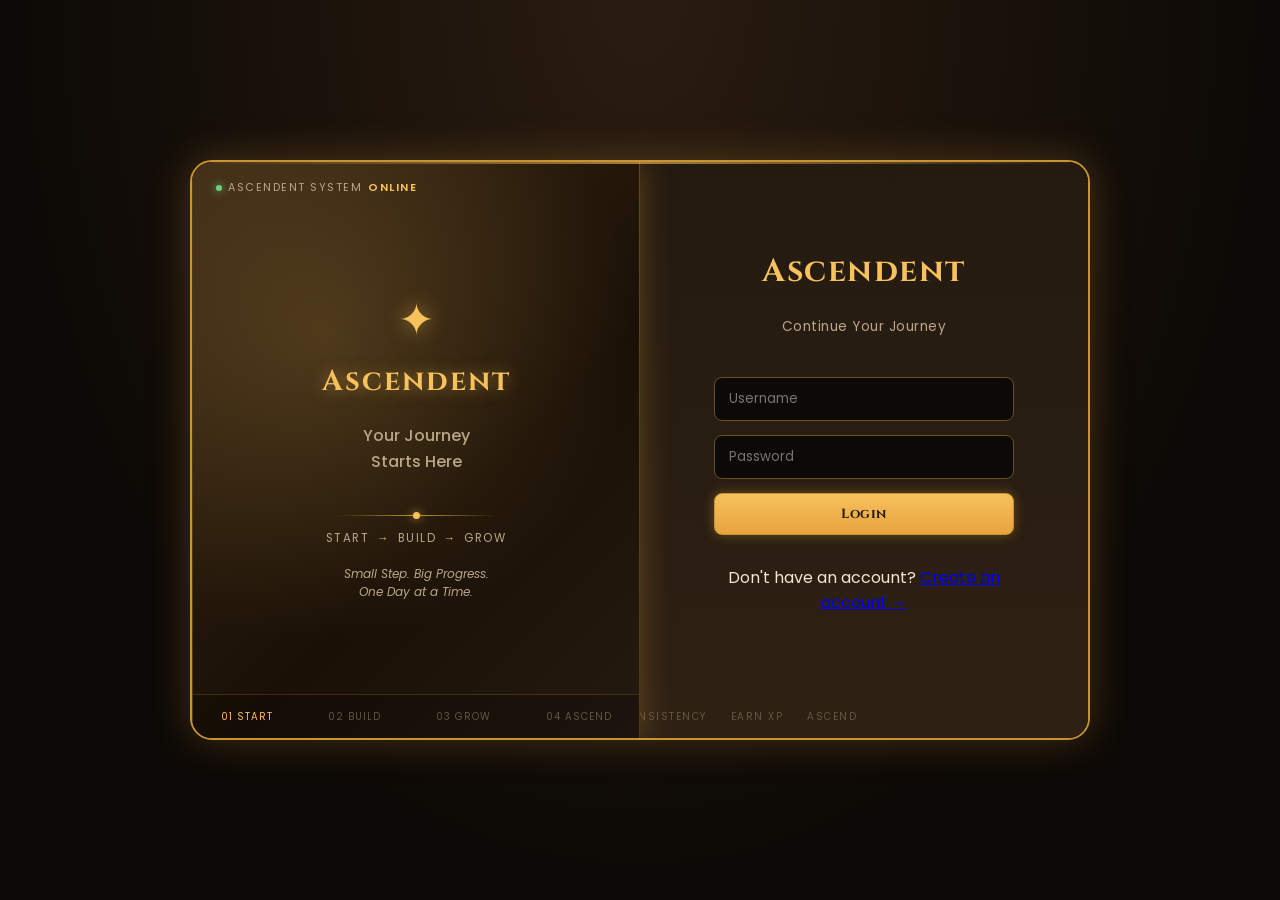
==== index.html @ f9369011 "Initial project setup" ====
<!DOCTYPE html>
<html lang="en">

<head>
  <meta charset="UTF-8" />
  <meta name="viewport" content="width=device-width, initial-scale=1.0" />
  <title>Ascendent — Login</title>
  <link rel="preconnect" href="https://fonts.googleapis.com">
  <link rel="stylesheet" href="css/style.css" />
</head>

<body>
  <div class="auth-page">
    <div class="auth-shell" id="authShell">

      <!-- Persistent chrome: system status + decorative background (unaffected by sliding) -->
      <div class="system-status"><span class="status-dot"></span> ASCENDENT SYSTEM <span
          class="status-online">ONLINE</span></div>
      <div class="journey-bg" aria-hidden="true"></div>

      <!-- Register panel (revealed on the LEFT once slid) -->
      <div class="form-container register-container">
        <form id="signupForm">
          <h1>Ascendent</h1>
          <p class="tagline">Begin Your Journey</p>

          <input type="text" id="signupUsername" placeholder="Username" required />
          <input type="email" id="signupEmail" placeholder="Email" required />
          <input type="password" id="signupPassword" placeholder="Password" required />
          <input type="password" id="signupConfirmPassword" placeholder="Confirm Password" required />

          <button type="submit">Create Account</button>

          <p>Already have an account? <a href="#" id="showLoginInline">Login →</a></p>
          <p id="authMessageRegister" class="message"></p>
        </form>
      </div>

      <!-- Login panel (visible on the RIGHT initially) -->
      <div class="form-container login-container">
        <form id="loginForm">
          <h1>Ascendent</h1>
          <p class="tagline">Continue Your Journey</p>

          <input type="text" id="email" placeholder="Username" required />
          <input type="password" id="password" placeholder="Password" required />

          <button type="submit">Login</button>

          <p>Don't have an account? <a href="#" id="showSignup">Create an account →</a></p>
          <p id="authMessage" class="message"></p>
        </form>
      </div>

      <!-- Sliding golden "portal" overlay -->
      <div class="overlay-container">
        <div class="overlay">
          <div class="overlay-panel overlay-left">
            <div class="brand-mark">✦</div>
            <h1 class="overlay-brand">Ascendent</h1>
            <p class="overlay-tagline">Your Journey<br>Starts Here</p>

            <div class="journey-path">
              <span class="path-line"></span>
              <span class="path-dot"></span>
            </div>
            <div class="journey-stages">START <i>→</i> BUILD <i>→</i> GROW</div>

            <p class="overlay-footnote">Small Step. Big Progress.<br>One Day at a Time.</p>
          </div>

          <div class="overlay-panel overlay-right">
            <div class="brand-mark">✦</div>
            <h1 class="overlay-brand">Ascendent</h1>
            <p class="overlay-tagline">Welcome Back,<br>Ascender.</p>
            <p class="overlay-sub">Already have an account? Continue your journey.</p>
            <button type="button" class="overlay-btn" id="showLoginBtn">Login</button>
          </div>

          <div class="overlay-progress">
            <span class="step step-1">01 START</span>
            <span class="step step-2">02 BUILD</span>
            <span class="step step-3">03 GROW</span>
            <span class="step step-4">04 ASCEND</span>
          </div>
        </div>
      </div>

      <div class="footer-ticker">
        <span>START YOUR JOURNEY</span>
        <span>BUILD CONSISTENCY</span>
        <span>EARN XP</span>
        <span>ASCEND</span>
      </div>

    </div>
  </div>

  <script src="js/demo-data.js"></script>
  <script src="js/auth.js"></script>
</body>

</html>
---- css/style.css ----
/* style.css — Ascendent Fantasy Game Theme */

@import url('https://fonts.googleapis.com/css2?family=Cinzel:wght@500;700&family=Poppins:wght@400;500;600&display=swap');

:root {
  --bg: #14100a;
  --bg-deep: #0c0906;
  --surface: #241a10;
  --surface-2: #2e2114;
  --text: #f2e6cf;
  --text-secondary: #b8a687;
  --accent: #e8a33d;
  --accent-bright: #f7c15c;
  --border: #6b4f26;
  --border-bright: #c9932f;
  --danger: #ff6b4a;
  --success: #6bcf7f;
}

* {
  box-sizing: border-box;
}

body {
  margin: 0;
  font-family: 'Poppins', sans-serif;
  background: radial-gradient(ellipse at top, #2a1c10 0%, var(--bg-deep) 70%);
  color: var(--text);
  min-height: 100vh;
}

h1,
h2,
h3 {
  font-family: 'Cinzel', serif;
}

/* ===== Ascendent Journey Portal — Login/Register ===== */

.auth-page {
  min-height: 100vh;
  display: flex;
  align-items: center;
  justify-content: center;
  background: radial-gradient(ellipse at center, #1b1008 0%, #120b06 55%, #0a0705 100%);
  padding: 2rem;
  overflow: hidden;
}

.brand-mark {
  font-size: 40px;
  color: var(--accent-bright);
  text-shadow: 0 0 20px rgba(247, 193, 92, 0.6);
}

/* ---- Stage ---- */
.auth-shell {
  position: relative;
  width: 82vw;
  max-width: 1100px;
  height: 76vh;
  max-height: 640px;
  min-height: 480px;
  border-radius: 24px;
  overflow: hidden;
  border: 1px solid var(--border-bright);
  box-shadow: 0 0 50px rgba(232, 163, 61, 0.18), inset 0 0 60px rgba(0, 0, 0, 0.5);
  background: #14100a;
}

.auth-shell::before {
  content: '';
  position: absolute;
  top: 0;
  left: 0;
  right: 0;
  height: 2px;
  background: linear-gradient(90deg, transparent, var(--accent-bright), transparent);
  opacity: 0.6;
  z-index: 25;
}

/* ---- Persistent status bar ---- */
.system-status {
  position: absolute;
  top: 18px;
  left: 24px;
  z-index: 25;
  font-size: 0.68rem;
  letter-spacing: 1.5px;
  color: var(--text-secondary);
  display: flex;
  align-items: center;
  gap: 6px;
  pointer-events: none;
}

.status-dot {
  width: 6px;
  height: 6px;
  border-radius: 50%;
  background: #6bcf7f;
  box-shadow: 0 0 8px #6bcf7f;
  animation: statusPulse 2s ease-in-out infinite;
}

@keyframes statusPulse {

  0%,
  100% {
    opacity: 1;
  }

  50% {
    opacity: 0.4;
  }
}

.status-online {
  color: var(--accent-bright);
  font-weight: 600;
}

/* ---- Decorative journey background (orbits + particles) ---- */
.journey-bg {
  position: absolute;
  inset: 0;
  z-index: 0;
  overflow: hidden;
  pointer-events: none;
}

.journey-bg::before {
  content: '';
  position: absolute;
  width: 560px;
  height: 560px;
  border: 1px solid rgba(232, 163, 61, 0.1);
  border-radius: 50%;
  top: 50%;
  left: 50%;
  transform: translate(-50%, -50%);
}

.journey-bg::after {
  content: '';
  position: absolute;
  width: 380px;
  height: 380px;
  border: 1px dashed rgba(232, 163, 61, 0.09);
  border-radius: 50%;
  top: 50%;
  left: 50%;
  transform: translate(-50%, -50%);
  animation: orbitSpin 50s linear infinite;
}

@keyframes orbitSpin {
  from {
    transform: translate(-50%, -50%) rotate(0deg);
  }

  to {
    transform: translate(-50%, -50%) rotate(360deg);
  }
}

.journey-bg::marker {
  display: none;
}

/* Particle field via a pseudo-element with many small box-shadow dots */
.journey-bg {
  background-image:
    radial-gradient(1.5px 1.5px at 15% 25%, rgba(247, 193, 92, 0.35), transparent),
    radial-gradient(1.5px 1.5px at 80% 20%, rgba(247, 193, 92, 0.3), transparent),
    radial-gradient(1.5px 1.5px at 65% 75%, rgba(247, 193, 92, 0.25), transparent),
    radial-gradient(1.5px 1.5px at 25% 80%, rgba(247, 193, 92, 0.3), transparent),
    radial-gradient(1.5px 1.5px at 50% 50%, rgba(247, 193, 92, 0.2), transparent),
    radial-gradient(1.5px 1.5px at 90% 60%, rgba(247, 193, 92, 0.25), transparent),
    radial-gradient(1.5px 1.5px at 10% 60%, rgba(247, 193, 92, 0.2), transparent);
}

/* ---- Form panels (glass cards) ---- */
.form-container {
  position: absolute;
  top: 0;
  width: 50%;
  height: 100%;
  display: flex;
  align-items: center;
  justify-content: center;
  padding: 2.4rem;
  background: linear-gradient(180deg, rgba(36, 26, 16, 0.88) 0%, rgba(20, 16, 10, 0.94) 100%);
  backdrop-filter: blur(6px);
  transition: opacity 0.5s ease, visibility 0.5s ease;
  z-index: 2;
}

.form-container form {
  width: 100%;
  max-width: 300px;
  text-align: center;
}

.form-container h1 {
  color: var(--accent-bright);
  margin-bottom: 4px;
  letter-spacing: 1.5px;
}

.form-container .tagline {
  font-style: normal;
  letter-spacing: 0.5px;
}

.login-container {
  right: 0;
  z-index: 2;
}

.register-container {
  left: 0;
  z-index: 2;
  opacity: 0;
  visibility: hidden;
}

#authShell.right-panel-active .login-container {
  opacity: 0;
  visibility: hidden;
}

#authShell.right-panel-active .register-container {
  opacity: 1;
  visibility: visible;
}

/* ---- Sliding portal overlay ---- */
.overlay-container {
  position: absolute;
  top: 0;
  left: 0;
  width: 50%;
  height: 100%;
  z-index: 10;
  transition: transform 0.85s cubic-bezier(0.65, 0, 0.15, 1);
  box-shadow: 0 0 40px rgba(232, 163, 61, 0.3);
}

#authShell.right-panel-active .overlay-container {
  transform: translateX(100%);
}

.overlay {
  position: relative;
  width: 100%;
  height: 100%;
  background:
    radial-gradient(circle at 30% 25%, rgba(247, 193, 92, 0.15), transparent 60%),
    linear-gradient(135deg, #2e2114 0%, #1a1006 60%, #241a10 100%);
  border-left: 1px solid rgba(232, 163, 61, 0.25);
  border-right: 1px solid rgba(232, 163, 61, 0.25);
}

.overlay-panel {
  position: absolute;
  inset: 0;
  bottom: 44px;
  display: flex;
  flex-direction: column;
  align-items: center;
  justify-content: center;
  text-align: center;
  padding: 2rem;
  transition: opacity 0.5s ease;
}

.overlay-right {
  opacity: 0;
}

#authShell.right-panel-active .overlay-left {
  opacity: 0;
}

#authShell.right-panel-active .overlay-right {
  opacity: 1;
}

.overlay-brand {
  color: var(--accent-bright);
  font-size: 1.7rem;
  letter-spacing: 2.5px;
  margin: 10px 0 6px;
  text-shadow: 0 0 16px rgba(247, 193, 92, 0.5);
}

.overlay-tagline {
  color: var(--text);
  font-size: 1rem;
  line-height: 1.5;
  font-weight: 500;
}

.overlay-sub {
  color: var(--text-secondary);
  font-size: 0.85rem;
  margin-top: 10px;
  max-width: 220px;
}

.overlay-footnote {
  color: var(--text-secondary);
  font-size: 0.75rem;
  line-height: 1.5;
  margin-top: 18px;
  font-style: italic;
}

.overlay-btn {
  margin-top: 20px;
  padding: 10px 28px;
  border-radius: 8px;
  border: 1px solid var(--text);
  background: transparent;
  color: var(--text);
  font-weight: 700;
  font-family: 'Cinzel', serif;
  cursor: pointer;
  box-shadow: none;
  transition: background 0.25s ease, transform 0.2s ease;
}

.overlay-btn:hover {
  background: rgba(255, 255, 255, 0.1);
  transform: translateY(-2px);
  box-shadow: none;
}

/* Mini journey path (START → BUILD → GROW) inside overlay-left */
.journey-path {
  position: relative;
  width: 160px;
  height: 14px;
  margin: 18px 0 8px;
  display: flex;
  align-items: center;
  justify-content: center;
}

.path-line {
  position: absolute;
  width: 100%;
  height: 1px;
  background: linear-gradient(90deg, transparent, var(--border-bright), transparent);
}

.path-dot {
  width: 7px;
  height: 7px;
  border-radius: 50%;
  background: var(--accent-bright);
  box-shadow: 0 0 10px rgba(247, 193, 92, 0.8);
  animation: dotPulse 2s ease-in-out infinite;
  z-index: 1;
}

@keyframes dotPulse {

  0%,
  100% {
    transform: scale(1);
  }

  50% {
    transform: scale(1.4);
  }
}

.journey-stages {
  font-size: 0.72rem;
  letter-spacing: 1.5px;
  color: var(--text-secondary);
}

.journey-stages i {
  color: var(--accent-bright);
  font-style: normal;
  margin: 0 3px;
}

/* Persistent progression strip inside the overlay */
.overlay-progress {
  position: absolute;
  bottom: 0;
  left: 0;
  right: 0;
  height: 44px;
  display: flex;
  align-items: center;
  justify-content: space-around;
  border-top: 1px solid rgba(232, 163, 61, 0.2);
  background: rgba(0, 0, 0, 0.2);
}

.overlay-progress .step {
  font-size: 0.62rem;
  letter-spacing: 1px;
  color: var(--text-secondary);
  opacity: 0.45;
  transition: opacity 0.4s ease, color 0.4s ease;
}

.overlay-progress .step-1 {
  color: var(--accent-bright);
  opacity: 1;
}

#authShell.right-panel-active .overlay-progress .step-1 {
  color: var(--text-secondary);
  opacity: 0.45;
}

#authShell.right-panel-active .overlay-progress .step-4 {
  color: var(--accent-bright);
  opacity: 1;
}

/* ---- Bottom ticker ---- */
.footer-ticker {
  position: absolute;
  bottom: 14px;
  left: 0;
  right: 0;
  z-index: 5;
  display: flex;
  justify-content: center;
  gap: 24px;
  pointer-events: none;
}

.footer-ticker span {
  font-size: 0.62rem;
  letter-spacing: 1.5px;
  color: var(--text-secondary);
  opacity: 0.4;
}

/* ---- Responsive ---- */
@media (max-width: 900px) {
  .auth-shell {
    width: 92vw;
    height: 80vh;
  }
}

@media (max-width: 760px) {
  .auth-page {
    padding: 1rem;
  }

  .auth-shell {
    display: block;
    width: 94vw;
    max-width: 420px;
    height: auto;
    max-height: none;
    min-height: 0;
  }

  .system-status,
  .journey-bg,
  .footer-ticker,
  .overlay-container {
    display: none;
  }

  .form-container {
    position: relative;
    width: 100%;
    padding: 2.2rem 1.6rem;
    opacity: 1;
    visibility: visible;
    backdrop-filter: none;
  }

  .login-container {
    display: flex;
    animation: mobileFormIn 0.4s ease;
  }

  .register-container {
    display: none;
  }

  #authShell.right-panel-active .login-container {
    display: none;
  }

  #authShell.right-panel-active .register-container {
    display: flex;
    animation: mobileFormIn 0.4s ease;
  }
}

@keyframes mobileFormIn {
  from {
    opacity: 0;
    transform: translateY(12px);
  }

  to {
    opacity: 1;
    transform: translateY(0);
  }
}

.tagline {
  color: var(--text-secondary);
  margin-top: 6px;
  margin-bottom: 26px;
  font-size: 0.85rem;
  font-style: italic;
}

form {
  display: flex;
  flex-direction: column;
  gap: 14px;
}

input,
textarea,
select {
  padding: 11px 14px;
  border-radius: 8px;
  border: 1px solid var(--border);
  background: var(--bg-deep);
  color: var(--text);
  font-family: inherit;
}

input:focus,
textarea:focus,
select:focus {
  outline: none;
  border-color: var(--accent);
}

button {
  padding: 11px 14px;
  border-radius: 8px;
  border: 1px solid var(--border-bright);
  background: linear-gradient(180deg, var(--accent-bright) 0%, var(--accent) 100%);
  color: #241a10;
  font-weight: 700;
  font-family: 'Cinzel', serif;
  letter-spacing: 0.5px;
  cursor: pointer;
  box-shadow: 0 0 12px rgba(232, 163, 61, 0.35);
  transition: box-shadow 0.3s ease, transform 0.15s ease;
}

button:hover {
  box-shadow: 0 0 20px rgba(247, 193, 92, 0.6);
  transform: translateY(-1px);
}

.message {
  color: var(--danger);
  font-size: 0.85rem;
  margin-top: 12px;
}

/* Topbar */
.topbar {
  display: flex;
  justify-content: space-between;
  align-items: center;
  padding: 1rem 2rem;
  background: linear-gradient(180deg, var(--surface) 0%, var(--surface-2) 100%);
  border-bottom: 2px solid var(--border-bright);
}

.topbar h2 {
  color: var(--accent-bright);
  margin: 0;
  letter-spacing: 1px;
}

.topbar nav a,
.topbar nav button {
  margin-left: 18px;
  color: var(--text);
  text-decoration: none;
  font-family: 'Poppins', sans-serif;
  font-weight: 500;
  background: none;
  border: none;
  box-shadow: none;
  padding: 6px 10px;
}

.topbar nav a:hover,
.topbar nav button:hover {
  color: var(--accent-bright);
  transform: none;
  box-shadow: none;
}

/* Dashboard layout */
.dashboard {
  max-width: 640px;
  margin: 40px auto;
  padding: 1rem;
  display: flex;
  flex-direction: column;
  gap: 22px;
}

.mini-card,
.log-activity,
.boss-battle,
.notes-section {
  background: linear-gradient(180deg, var(--surface) 0%, var(--surface-2) 100%);
  border: 1px solid var(--border);
  border-radius: 14px;
  padding: 1.3rem;
  box-shadow: 0 0 16px rgba(0, 0, 0, 0.35);
}

.log-activity h3,
.boss-battle h3,
.notes-section h3 {
  color: var(--accent-bright);
  margin-top: 0;
}

.log-activity select {
  width: 100%;
  margin-bottom: 12px;
}

.activity-buttons {
  display: flex;
  gap: 12px;
}

.activity-buttons button {
  flex: 1;
}

#markMissed {
  background: linear-gradient(180deg, #ff8a6b 0%, var(--danger) 100%);
  border-color: #a13d26;
  color: #2a0e05;
}

#excuseBox {
  margin-top: 12px;
  display: flex;
  gap: 8px;
}

/* Boss Battle widget */
.boss-hp-track {
  height: 16px;
  background: var(--bg-deep);
  border: 1px solid var(--border);
  border-radius: 8px;
  overflow: hidden;
  margin: 10px 0 6px;
}

.boss-hp-fill {
  height: 100%;
  background: linear-gradient(90deg, #ff6b4a, #ff2d55);
  width: 100%;
  transition: width 0.4s ease;
  box-shadow: 0 0 10px rgba(255, 45, 85, 0.6);
}

.boss-hp-text {
  font-size: 0.85rem;
  color: var(--text-secondary);
  margin: 0;
}

.boss-hint {
  font-size: 0.78rem;
  color: var(--text-secondary);
  margin-top: 8px;
  font-style: italic;
}

/* Notes section */
.notes-section textarea {
  width: 100%;
  min-height: 70px;
  resize: vertical;
  margin-bottom: 8px;
}

#notesList {
  list-style: none;
  padding: 0;
  margin-top: 12px;
}

#notesList li {
  background: var(--bg-deep);
  border: 1px solid var(--border);
  border-radius: 8px;
  padding: 9px 12px;
  margin-bottom: 6px;
  font-size: 0.85rem;
  color: var(--text-secondary);
}

/* Card page layout */
.card-page {
  display: flex;
  flex-direction: column;
  align-items: center;
  margin-top: 60px;
}

/* ===== New professional layout additions ===== */

/* ===== Redesigned split-screen animated Login/Register ===== */

.auth-page {
  min-height: 100vh;
  display: flex;
  align-items: center;
  justify-content: center;
  background: radial-gradient(ellipse at top, #2a1c10 0%, var(--bg-deep) 70%);
  padding: 2rem;
  overflow: hidden;
}

.brand-mark {
  font-size: 44px;
  color: var(--accent-bright);
  text-shadow: 0 0 20px rgba(247, 193, 92, 0.6);
}

.auth-shell {
  position: relative;
  width: min(900px, 94vw);
  height: 580px;
  max-height: 90vh;
  border-radius: 22px;
  overflow: hidden;
  border: 2px solid var(--border-bright);
  box-shadow: 0 0 40px rgba(232, 163, 61, 0.25);
  background: var(--bg-deep);
}

.form-container {
  position: absolute;
  top: 0;
  width: 50%;
  height: 100%;
  display: flex;
  align-items: center;
  justify-content: center;
  padding: 2.4rem;
  background: linear-gradient(180deg, var(--surface) 0%, var(--surface-2) 100%);
  transition: opacity 0.5s ease, visibility 0.5s ease;
}

.form-container form {
  width: 100%;
  max-width: 300px;
  text-align: center;
}

.form-container h1 {
  color: var(--accent-bright);
  margin-bottom: 4px;
}

.login-container {
  right: 0;
  z-index: 2;
}

.register-container {
  left: 0;
  z-index: 2;
  opacity: 0;
  visibility: hidden;
}

#authShell.right-panel-active .login-container {
  opacity: 0;
  visibility: hidden;
}

#authShell.right-panel-active .register-container {
  opacity: 1;
  visibility: visible;
}

.overlay-container {
  position: absolute;
  top: 0;
  left: 0;
  width: 50%;
  height: 100%;
  z-index: 10;
  transition: transform 0.8s cubic-bezier(0.77, 0, 0.175, 1);
  box-shadow: 0 0 30px rgba(232, 163, 61, 0.3);
}

#authShell.right-panel-active .overlay-container {
  transform: translateX(100%);
}

.overlay {
  position: relative;
  width: 100%;
  height: 100%;
  background: linear-gradient(135deg, #3a2814 0%, #1a1006 60%, #241a10 100%);
}

.overlay::before {
  content: '';
  position: absolute;
  inset: 0;
  background: radial-gradient(circle at 30% 30%, rgba(247, 193, 92, 0.18), transparent 60%);
  pointer-events: none;
}

.overlay-panel {
  position: absolute;
  inset: 0;
  display: flex;
  flex-direction: column;
  align-items: center;
  justify-content: center;
  text-align: center;
  padding: 2.2rem;
  transition: opacity 0.5s ease;
}

.overlay-right {
  opacity: 0;
}

#authShell.right-panel-active .overlay-left {
  opacity: 0;
}

#authShell.right-panel-active .overlay-right {
  opacity: 1;
}

.overlay-brand {
  color: var(--accent-bright);
  font-size: 1.8rem;
  letter-spacing: 2px;
  margin: 10px 0 6px;
  text-shadow: 0 0 16px rgba(247, 193, 92, 0.5);
}

.overlay-tagline {
  color: var(--text-secondary);
  font-size: 1rem;
  line-height: 1.6;
}

.overlay-sub {
  color: var(--text-secondary);
  font-size: 0.85rem;
  margin-top: 10px;
  max-width: 220px;
}

.overlay-btn {
  margin-top: 20px;
  padding: 10px 28px;
  border-radius: 8px;
  border: 1px solid var(--text);
  background: transparent;
  color: var(--text);
  font-weight: 700;
  font-family: 'Cinzel', serif;
  cursor: pointer;
  box-shadow: none;
  transition: background 0.25s ease, color 0.25s ease;
}

.overlay-btn:hover {
  background: rgba(255, 255, 255, 0.1);
  transform: none;
  box-shadow: none;
}

/* Mobile fallback — no sliding overlay, simple fade/slide toggle */
@media (max-width: 760px) {
  .auth-shell {
    display: block;
    width: 94vw;
    max-width: 420px;
    height: auto;
  }

  .overlay-container {
    display: none;
  }

  .form-container {
    position: relative;
    width: 100%;
    padding: 2rem 1.6rem;
    opacity: 1;
    visibility: visible;
  }

  .login-container {
    display: flex;
  }

  .register-container {
    display: none;
  }

  #authShell.right-panel-active .login-container {
    display: none;
  }

  #authShell.right-panel-active .register-container {
    display: flex;
    animation: mobileFormIn 0.4s ease;
  }

  .login-container {
    animation: mobileFormIn 0.4s ease;
  }
}

@keyframes mobileFormIn {
  from {
    opacity: 0;
    transform: translateY(12px);
  }

  to {
    opacity: 1;
    transform: translateY(0);
  }
}


/* App layout with sidebar */
.app-layout {
  display: flex;
  min-height: 100vh;
}

.sidebar {
  width: 220px;
  background: linear-gradient(180deg, var(--surface) 0%, var(--surface-2) 100%);
  border-right: 2px solid var(--border-bright);
  display: flex;
  flex-direction: column;
  padding: 1.5rem 1rem;
}

.sidebar-brand {
  color: var(--accent-bright);
  font-family: 'Cinzel', serif;
  font-size: 1.2rem;
  letter-spacing: 1px;
  margin-bottom: 24px;
  padding: 0 8px;
}

.sidebar-nav {
  display: flex;
  flex-direction: column;
  gap: 4px;
  flex: 1;
}

.sidebar-nav a {
  color: var(--text-secondary);
  text-decoration: none;
  padding: 10px 12px;
  border-radius: 8px;
  font-size: 0.9rem;
}

.sidebar-nav a:hover {
  background: rgba(232, 163, 61, 0.1);
  color: var(--text);
}

.sidebar-nav a.nav-active {
  background: linear-gradient(90deg, rgba(232, 163, 61, 0.25), transparent);
  color: var(--accent-bright);
  border-left: 3px solid var(--accent-bright);
}

.sidebar-quote {
  color: var(--text-secondary);
  font-size: 0.75rem;
  font-style: italic;
  padding: 12px;
  border-top: 1px solid var(--border);
  margin-top: 12px;
}

.main-content {
  flex: 1;
  padding: 2rem 2.5rem;
  max-width: 900px;
}

.content-topbar {
  display: flex;
  justify-content: space-between;
  align-items: flex-start;
  margin-bottom: 24px;
}

.content-topbar h2 {
  margin: 0 0 4px;
  color: var(--text);
}

.subtext {
  color: var(--text-secondary);
  font-size: 0.85rem;
  margin: 0;
}

.ghost-btn {
  background: transparent;
  border: 1px solid var(--border);
  color: var(--text-secondary);
  box-shadow: none;
}

.ghost-btn:hover {
  border-color: var(--accent);
  color: var(--accent-bright);
  box-shadow: none;
  transform: none;
}

/* Stat row */
.stat-row {
  display: grid;
  grid-template-columns: repeat(3, 1fr);
  gap: 16px;
  margin-bottom: 24px;
}

.stat-card {
  background: linear-gradient(180deg, var(--surface) 0%, var(--surface-2) 100%);
  border: 1px solid var(--border);
  border-radius: 12px;
  padding: 16px;
  display: flex;
  align-items: center;
  gap: 12px;
}

.stat-icon {
  font-size: 22px;
}

.stat-label {
  font-size: 0.75rem;
  color: var(--text-secondary);
}

.stat-value {
  font-size: 1.1rem;
  font-weight: 700;
  color: var(--accent-bright);
}

/* Two-column content grid */
.content-grid {
  display: grid;
  grid-template-columns: 1fr 1fr;
  gap: 20px;
  margin-bottom: 20px;
}

@media (max-width: 700px) {
  .app-layout {
    flex-direction: column;
  }

  .sidebar {
    width: 100%;
    flex-direction: row;
    overflow-x: auto;
  }

  .sidebar-nav {
    flex-direction: row;
  }

  .sidebar-quote {
    display: none;
  }

  .content-grid {
    grid-template-columns: 1fr;
  }

  .stat-row {
    grid-template-columns: 1fr;
  }
}

/* ===== Onboarding page ===== */
.onboarding-page {
  min-height: 100vh;
  display: flex;
  align-items: center;
  justify-content: center;
  background: radial-gradient(ellipse at top, #2a1c10 0%, var(--bg-deep) 70%);
  padding: 2rem;
}

.onboarding-container {
  max-width: 480px;
  width: 100%;
  padding: 2.4rem;
  background: linear-gradient(180deg, var(--surface) 0%, var(--surface-2) 100%);
  border: 2px solid var(--border-bright);
  border-radius: 18px;
  text-align: center;
  box-shadow: 0 0 30px rgba(232, 163, 61, 0.25);
}

.onboarding-container h1 {
  color: var(--accent-bright);
  margin: 8px 0 4px;
}

.category-grid {
  display: grid;
  grid-template-columns: repeat(2, 1fr);
  gap: 10px;
  margin: 20px 0;
}

.category-tile {
  padding: 14px 10px;
  background: var(--bg-deep);
  border: 1px solid var(--border);
  border-radius: 10px;
  color: var(--text-secondary);
  font-size: 0.9rem;
  font-weight: 500;
  cursor: pointer;
  box-shadow: none;
  transition: border-color 0.2s ease, color 0.2s ease, background 0.2s ease;
}

.category-tile:hover {
  border-color: var(--accent);
  transform: none;
  box-shadow: none;
}

.category-tile.selected {
  background: linear-gradient(180deg, rgba(232, 163, 61, 0.2), rgba(232, 163, 61, 0.08));
  border-color: var(--accent-bright);
  color: var(--accent-bright);
}

.field-label {
  display: block;
  text-align: left;
  font-size: 0.8rem;
  color: var(--text-secondary);
  margin-bottom: 6px;
}

.primary-wide-btn {
  width: 100%;
  margin-top: 18px;
  padding: 13px;
}

/* Coming-soon placeholder panel (Phase 1 nav connections) */
.coming-soon-panel {
  background: linear-gradient(180deg, var(--surface) 0%, var(--surface-2) 100%);
  border: 1px dashed var(--border-bright);
  border-radius: 14px;
  padding: 3rem 2rem;
  text-align: center;
  max-width: 480px;
}

.coming-soon-icon {
  font-size: 40px;
  margin-bottom: 12px;
  opacity: 0.8;
}

.coming-soon-panel h3 {
  color: var(--accent-bright);
  margin: 0 0 10px;
}

.coming-soon-panel p {
  color: var(--text-secondary);
  font-size: 0.9rem;
  line-height: 1.6;
  margin: 0;
}

/* ===== Phase 2: Onboarding wizard ===== */
.onboard-progress {
  display: flex;
  justify-content: center;
  gap: 8px;
  margin-bottom: 24px;
}

.onboard-progress .dot {
  width: 9px;
  height: 9px;
  border-radius: 50%;
  background: var(--border);
  transition: background 0.3s ease, transform 0.3s ease;
}

.onboard-progress .dot.active {
  background: var(--accent-bright);
  transform: scale(1.2);
}

.onboard-step {
  display: none;
  animation: fadeIn 0.35s ease;
}

.onboard-step.active {
  display: block;
}

@keyframes fadeIn {
  from {
    opacity: 0;
    transform: translateY(6px);
  }

  to {
    opacity: 1;
    transform: translateY(0);
  }
}

.onboard-nav {
  display: flex;
  gap: 10px;
  margin-top: 18px;
}

.onboard-nav .primary-wide-btn {
  margin-top: 0;
}

.onboard-nav .ghost-btn {
  flex: 0 0 auto;
  padding: 13px 20px;
}

.onboard-nav .primary-wide-btn {
  flex: 1;
}

/* Habit selection grid (Step 2) */
.habit-grid {
  display: grid;
  grid-template-columns: repeat(3, 1fr);
  gap: 10px;
  margin: 20px 0;
}

.habit-tile {
  position: relative;
  padding: 16px 8px;
  background: var(--bg-deep);
  border: 1px solid var(--border);
  border-radius: 12px;
  color: var(--text-secondary);
  font-size: 0.82rem;
  font-weight: 500;
  cursor: pointer;
  box-shadow: none;
  display: flex;
  flex-direction: column;
  align-items: center;
  gap: 6px;
  transition: border-color 0.2s ease, transform 0.2s ease, box-shadow 0.2s ease;
}

.habit-tile:hover {
  transform: translateY(-2px);
  box-shadow: none;
  border-color: var(--accent);
}

.habit-icon {
  font-size: 22px;
}

.habit-check {
  position: absolute;
  top: 6px;
  right: 8px;
  color: var(--accent-bright);
  opacity: 0;
  transform: scale(0.5);
  transition: opacity 0.2s ease, transform 0.2s ease;
}

.habit-tile.selected {
  border-color: var(--accent-bright);
  background: linear-gradient(180deg, rgba(232, 163, 61, 0.18), rgba(232, 163, 61, 0.06));
  color: var(--accent-bright);
  box-shadow: 0 0 16px rgba(232, 163, 61, 0.3);
  transform: scale(1.03);
}

.habit-tile.selected .habit-check {
  opacity: 1;
  transform: scale(1);
}

/* Target inputs (Step 3) */
.target-list {
  display: flex;
  flex-direction: column;
  gap: 10px;
  margin: 20px 0;
  max-height: 300px;
  overflow-y: auto;
}

.target-row {
  background: var(--bg-deep);
  border: 1px solid var(--border);
  border-radius: 10px;
  padding: 12px 14px;
  text-align: left;
}

.target-row-label {
  font-weight: 600;
  margin-bottom: 8px;
  font-size: 0.9rem;
}

.target-row-inputs {
  display: flex;
  align-items: center;
  gap: 6px;
  flex-wrap: wrap;
}

.target-row-inputs input {
  width: 60px;
  padding: 6px 8px;
}

.target-suffix {
  font-size: 0.75rem;
  color: var(--text-secondary);
  margin-right: 10px;
}

/* Difficulty cards (Step 4) */
.difficulty-grid {
  display: grid;
  grid-template-columns: repeat(2, 1fr);
  gap: 10px;
  margin: 20px 0;
}

.difficulty-card {
  padding: 18px 10px;
  background: var(--bg-deep);
  border: 1px solid var(--border);
  border-radius: 12px;
  color: var(--text-secondary);
  cursor: pointer;
  box-shadow: none;
  display: flex;
  flex-direction: column;
  gap: 6px;
  transition: border-color 0.2s ease, transform 0.2s ease;
}

.difficulty-card:hover {
  transform: translateY(-2px);
  box-shadow: none;
}

.diff-name {
  font-family: 'Cinzel', serif;
  font-weight: 700;
  color: var(--text);
}

.diff-xp {
  font-size: 0.8rem;
  color: var(--accent-bright);
}

.difficulty-card.selected {
  border-color: var(--accent-bright);
  background: linear-gradient(180deg, rgba(232, 163, 61, 0.18), rgba(232, 163, 61, 0.06));
  box-shadow: 0 0 16px rgba(232, 163, 61, 0.3);
}

/* Profile ready (Step 5) */
.profile-ready-pulse {
  animation: pulse-glow 1.8s ease-in-out infinite;
}

@keyframes pulse-glow {

  0%,
  100% {
    text-shadow: 0 0 12px rgba(247, 193, 92, 0.5);
  }

  50% {
    text-shadow: 0 0 28px rgba(247, 193, 92, 0.9);
  }
}

.profile-ready-stats {
  margin: 24px 0;
}

/* ===== Phase 3: Habits page ===== */
.habit-list {
  display: flex;
  flex-direction: column;
  gap: 14px;
  max-width: 620px;
}

.habit-card {
  background: linear-gradient(180deg, var(--surface) 0%, var(--surface-2) 100%);
  border: 1px solid var(--border);
  border-radius: 14px;
  padding: 16px 18px;
}

.habit-card-header {
  display: flex;
  align-items: center;
  gap: 12px;
  margin-bottom: 10px;
}

.habit-card-icon {
  font-size: 26px;
}

.habit-card-title {
  flex: 1;
}

.habit-card-name {
  font-weight: 600;
  font-size: 1rem;
}

.habit-card-meta {
  font-size: 0.78rem;
  color: var(--text-secondary);
}

.habit-card-streak {
  font-size: 0.9rem;
  color: var(--accent-bright);
  white-space: nowrap;
}

.habit-card-actions {
  display: flex;
  gap: 8px;
  margin-top: 12px;
  flex-wrap: wrap;
}

.habit-card-actions button {
  flex: 1;
  min-width: 80px;
  font-size: 0.82rem;
  padding: 8px 10px;
}

.habit-miss-btn {
  background: linear-gradient(180deg, #ff8a6b 0%, var(--danger) 100%);
  border-color: #a13d26;
  color: #2a0e05;
}

/* Modals */
.modal-overlay {
  display: none;
  position: fixed;
  inset: 0;
  background: rgba(0, 0, 0, 0.65);
  align-items: center;
  justify-content: center;
  z-index: 100;
}

.modal-overlay.open {
  display: flex;
}

.modal-box {
  background: linear-gradient(180deg, var(--surface) 0%, var(--surface-2) 100%);
  border: 2px solid var(--border-bright);
  border-radius: 16px;
  padding: 1.8rem;
  max-width: 380px;
  width: 90%;
  box-shadow: 0 0 30px rgba(232, 163, 61, 0.25);
  text-align: left;
}

.modal-box h3 {
  color: var(--accent-bright);
  margin-top: 0;
  text-align: center;
}

.modal-box label,
.modal-box .field-label {
  display: block;
  margin-top: 10px;
}

.modal-box input,
.modal-box select {
  width: 100%;
  margin-top: 4px;
}

.modal-actions {
  display: flex;
  gap: 10px;
  margin-top: 18px;
}

.modal-actions .ghost-btn {
  flex: 0 0 auto;
}

.modal-actions .primary-wide-btn {
  flex: 1;
  margin-top: 0;
}

/* Miss reason tiles */
.reason-options {
  display: grid;
  grid-template-columns: repeat(2, 1fr);
  gap: 8px;
  margin-top: 14px;
}

.reason-tile {
  background: var(--bg-deep);
  border: 1px solid var(--border);
  border-radius: 10px;
  padding: 10px;
  color: var(--text-secondary);
  cursor: pointer;
  box-shadow: none;
  font-size: 0.85rem;
}

.reason-tile.selected {
  border-color: var(--accent-bright);
  color: var(--accent-bright);
  background: linear-gradient(180deg, rgba(232, 163, 61, 0.18), rgba(232, 163, 61, 0.06));
}

/* Toasts */
.toast-container {
  position: fixed;
  bottom: 24px;
  left: 50%;
  transform: translateX(-50%);
  z-index: 200;
  display: flex;
  flex-direction: column;
  gap: 8px;
  align-items: center;
}

.game-toast {
  background: linear-gradient(180deg, var(--accent-bright) 0%, var(--accent) 100%);
  color: #241a10;
  font-weight: 700;
  font-family: 'Cinzel', serif;
  padding: 10px 20px;
  border-radius: 30px;
  box-shadow: 0 0 20px rgba(247, 193, 92, 0.5);
  opacity: 0;
  transform: translateY(10px);
  transition: opacity 0.3s ease, transform 0.3s ease;
}

.game-toast.show {
  opacity: 1;
  transform: translateY(0);
}

/* ===== Phase 4: Reward animations ===== */

.floating-xp {
  position: fixed;
  font-family: 'Cinzel', serif;
  font-weight: 700;
  color: var(--accent-bright);
  font-size: 1.3rem;
  pointer-events: none;
  z-index: 300;
  text-shadow: 0 0 10px rgba(247, 193, 92, 0.7);
  animation: floatUp 1.1s ease-out forwards;
  transform: translateX(-50%);
}

@keyframes floatUp {
  0% {
    opacity: 0;
    transform: translate(-50%, 0) scale(0.8);
  }

  15% {
    opacity: 1;
    transform: translate(-50%, -10px) scale(1.05);
  }

  100% {
    opacity: 0;
    transform: translate(-50%, -70px) scale(1);
  }
}

.reward-overlay {
  position: fixed;
  inset: 0;
  display: flex;
  align-items: center;
  justify-content: center;
  z-index: 400;
  pointer-events: none;
  animation: overlayFade 1.7s ease forwards;
}

@keyframes overlayFade {
  0% {
    opacity: 0;
  }

  15% {
    opacity: 1;
  }

  80% {
    opacity: 1;
  }

  100% {
    opacity: 0;
  }
}

.reward-overlay-content {
  text-align: center;
  position: relative;
  z-index: 1;
  animation: overlayPop 1.7s ease forwards;
}

@keyframes overlayPop {
  0% {
    transform: scale(0.7);
  }

  15% {
    transform: scale(1.08);
  }

  25% {
    transform: scale(1);
  }

  100% {
    transform: scale(1);
  }
}

.reward-overlay-title {
  font-family: 'Cinzel', serif;
  font-size: 2.4rem;
  color: var(--accent-bright);
  text-shadow: 0 0 30px rgba(247, 193, 92, 0.8);
  letter-spacing: 2px;
}

.reward-overlay-sub {
  color: var(--text-secondary);
  margin-top: 8px;
  font-size: 1rem;
}

.reward-burst {
  position: absolute;
  inset: 0;
  margin: auto;
  width: 320px;
  height: 320px;
  background: radial-gradient(circle, rgba(247, 193, 92, 0.35), transparent 70%);
  border-radius: 50%;
  animation: burstPulse 1.7s ease forwards;
}

@keyframes burstPulse {
  0% {
    transform: scale(0.3);
    opacity: 0;
  }

  20% {
    opacity: 1;
  }

  100% {
    transform: scale(1.6);
    opacity: 0;
  }
}

/* ===== Phase 5: Achievements ===== */
.achievement-grid {
  display: grid;
  grid-template-columns: repeat(auto-fill, minmax(180px, 1fr));
  gap: 14px;
  max-width: 800px;
}

.achievement-card {
  background: linear-gradient(180deg, var(--surface) 0%, var(--surface-2) 100%);
  border: 1px solid var(--border);
  border-radius: 14px;
  padding: 18px 14px;
  text-align: center;
}

.achievement-card.unlocked {
  border-color: var(--border-bright);
  box-shadow: 0 0 18px rgba(232, 163, 61, 0.25);
}

.achievement-card.locked {
  opacity: 0.55;
}

.achievement-icon {
  font-size: 34px;
  margin-bottom: 8px;
}

.achievement-name {
  font-family: 'Cinzel', serif;
  font-weight: 700;
  color: var(--text);
  margin-bottom: 4px;
}

.achievement-desc {
  font-size: 0.78rem;
  color: var(--text-secondary);
  margin-bottom: 10px;
}

.achievement-badge {
  display: inline-block;
  font-size: 0.7rem;
  padding: 3px 10px;
  border-radius: 20px;
  background: rgba(232, 163, 61, 0.2);
  color: var(--accent-bright);
}

.achievement-badge.locked-badge {
  background: rgba(255, 255, 255, 0.06);
  color: var(--text-secondary);
}

/* ===== Phase 5: Progress page ===== */
.progress-panel {
  background: linear-gradient(180deg, var(--surface) 0%, var(--surface-2) 100%);
  border: 1px solid var(--border);
  border-radius: 14px;
  padding: 1.2rem;
  margin-bottom: 20px;
}

.progress-panel h3 {
  margin-top: 0;
  color: var(--accent-bright);
}

.heatmap-row {
  display: flex;
  gap: 8px;
}

.heatmap-cell {
  flex: 1;
  height: 50px;
  border-radius: 8px;
  display: flex;
  align-items: flex-end;
  justify-content: center;
  padding-bottom: 4px;
  font-size: 0.7rem;
  color: var(--text-secondary);
  border: 1px solid var(--border);
}

.heat-0 {
  background: var(--bg-deep);
}

.heat-1 {
  background: rgba(232, 163, 61, 0.25);
}

.heat-2 {
  background: rgba(232, 163, 61, 0.5);
}

.heat-3 {
  background: rgba(232, 163, 61, 0.85);
  color: #241a10;
}

.recap-box p {
  margin: 6px 0;
  font-size: 0.9rem;
}

.category-progress-list {
  display: flex;
  flex-direction: column;
  gap: 12px;
}

.category-progress-label {
  font-size: 0.85rem;
  display: block;
  margin-bottom: 6px;
}

.excuse-row,
.evolution-row {
  display: flex;
  justify-content: space-between;
  gap: 10px;
  padding: 8px 0;
  border-bottom: 1px solid var(--border);
  font-size: 0.85rem;
  flex-wrap: wrap;
}

.excuse-reason {
  color: var(--text-secondary);
}

.excuse-date {
  color: var(--text-secondary);
  font-size: 0.75rem;
}

.evolution-tier {
  color: var(--accent-bright);
  font-family: 'Cinzel', serif;
  font-weight: 700;
}

/* ===== Phase 6: Leaderboard ===== */
.leaderboard-tabs {
  display: flex;
  gap: 8px;
  margin-bottom: 24px;
}

.lb-tab {
  background: var(--bg-deep);
  border: 1px solid var(--border);
  color: var(--text-secondary);
  padding: 9px 18px;
  border-radius: 20px;
  font-size: 0.85rem;
  box-shadow: none;
}

.lb-tab.active {
  background: linear-gradient(180deg, var(--accent-bright) 0%, var(--accent) 100%);
  color: #241a10;
  border-color: var(--border-bright);
}

/* Podium */
.podium {
  display: flex;
  align-items: flex-end;
  justify-content: center;
  gap: 16px;
  margin-bottom: 30px;
  min-height: 200px;
}

.podium-spot {
  display: flex;
  flex-direction: column;
  align-items: center;
  animation: podiumRise 0.5s ease backwards;
}

.podium-rank-1 {
  animation-delay: 0.1s;
}

.podium-rank-2 {
  animation-delay: 0.25s;
}

.podium-rank-3 {
  animation-delay: 0.4s;
}

@keyframes podiumRise {
  from {
    opacity: 0;
    transform: translateY(20px);
  }

  to {
    opacity: 1;
    transform: translateY(0);
  }
}

.podium-medal {
  font-size: 26px;
  margin-bottom: 4px;
}

.podium-avatar {
  width: 54px;
  height: 54px;
  border-radius: 50%;
  background: var(--bg-deep);
  border: 2px solid var(--border-bright);
  display: flex;
  align-items: center;
  justify-content: center;
  font-weight: 700;
  color: var(--accent-bright);
  margin-bottom: 6px;
}

.podium-name {
  font-size: 0.85rem;
  font-weight: 600;
}

.podium-level {
  font-size: 0.75rem;
  color: var(--text-secondary);
  margin-bottom: 6px;
}

.podium-pillar {
  width: 80px;
  border-radius: 8px 8px 0 0;
  background: linear-gradient(180deg, var(--surface-2), var(--surface));
  border: 1px solid var(--border);
  border-bottom: none;
}

.podium-rank-1 .podium-pillar {
  height: 90px;
  border-color: var(--border-bright);
}

.podium-rank-2 .podium-pillar {
  height: 60px;
}

.podium-rank-3 .podium-pillar {
  height: 40px;
}

.podium-spot.is-you .podium-avatar {
  box-shadow: 0 0 16px rgba(232, 163, 61, 0.6);
}

/* Ranking rows */
.leaderboard-list {
  display: flex;
  flex-direction: column;
  gap: 6px;
  max-width: 720px;
}

.lb-row {
  display: grid;
  grid-template-columns: 40px 40px 1fr 60px 90px 60px 55px;
  align-items: center;
  gap: 10px;
  background: linear-gradient(180deg, var(--surface) 0%, var(--surface-2) 100%);
  border: 1px solid var(--border);
  border-radius: 10px;
  padding: 10px 14px;
  font-size: 0.82rem;
  transition: transform 0.15s ease;
}

.lb-row:hover {
  transform: translateX(4px);
}

.lb-row.is-you {
  border-color: var(--border-bright);
  box-shadow: 0 0 14px rgba(232, 163, 61, 0.25);
}

.lb-rank {
  color: var(--text-secondary);
  font-weight: 700;
}

.lb-avatar {
  width: 28px;
  height: 28px;
  border-radius: 50%;
  background: var(--bg-deep);
  border: 1px solid var(--border);
  display: flex;
  align-items: center;
  justify-content: center;
  font-size: 0.65rem;
  color: var(--accent-bright);
}

.you-tag {
  font-size: 0.6rem;
  background: var(--accent-bright);
  color: #241a10;
  padding: 1px 6px;
  border-radius: 10px;
  margin-left: 4px;
}

.lb-xp,
.lb-streak,
.lb-consistency,
.lb-level {
  color: var(--text-secondary);
  font-size: 0.78rem;
  white-space: nowrap;
}

@media (max-width: 700px) {
  .lb-row {
    grid-template-columns: 30px 30px 1fr 50px;
  }

  .lb-xp,
  .lb-streak,
  .lb-consistency {
    display: none;
  }

  .podium {
    gap: 8px;
  }

  .podium-pillar {
    width: 60px;
  }
}

/* ===== Phase 7: Settings ===== */
.settings-panel {
  background: linear-gradient(180deg, var(--surface) 0%, var(--surface-2) 100%);
  border: 1px solid var(--border);
  border-radius: 14px;
  padding: 1.3rem;
  margin-bottom: 18px;
  max-width: 560px;
}

.settings-panel h3 {
  margin-top: 0;
  color: var(--accent-bright);
}

.settings-row {
  display: flex;
  justify-content: space-between;
  align-items: center;
  padding: 10px 0;
  border-bottom: 1px solid var(--border);
}

.settings-row:last-child {
  border-bottom: none;
}

.danger-text {
  color: var(--danger) !important;
  border-color: #a13d26 !important;
}

/* Accent swatches */
.accent-swatches {
  display: flex;
  gap: 10px;
  margin: 10px 0;
}

.swatch {
  width: 32px;
  height: 32px;
  border-radius: 50%;
  border: 2px solid transparent;
  cursor: pointer;
  box-shadow: none;
  padding: 0;
}

.swatch.selected {
  border-color: var(--text);
  transform: scale(1.15);
}

/* Toggle switch */
.toggle-switch {
  position: relative;
  display: inline-block;
  width: 44px;
  height: 24px;
  flex-shrink: 0;
}

.toggle-switch input {
  opacity: 0;
  width: 0;
  height: 0;
}

.toggle-slider {
  position: absolute;
  cursor: pointer;
  inset: 0;
  background: var(--bg-deep);
  border: 1px solid var(--border);
  border-radius: 24px;
  transition: 0.25s;
}

.toggle-slider::before {
  content: '';
  position: absolute;
  height: 16px;
  width: 16px;
  left: 3px;
  bottom: 3px;
  background: var(--text-secondary);
  border-radius: 50%;
  transition: 0.25s;
}

.toggle-switch input:checked+.toggle-slider {
  background: linear-gradient(180deg, var(--accent-bright), var(--accent));
  border-color: var(--border-bright);
}

.toggle-switch input:checked+.toggle-slider::before {
  transform: translateX(20px);
  background: #241a10;
}

/* ===== Phase 7: Global responsive polish ===== */
@media (max-width: 480px) {
  .auth-container {
    padding: 1.6rem;
    margin: 40px auto;
  }

  .main-content {
    padding: 1.2rem;
  }

  .content-topbar {
    flex-direction: column;
    align-items: flex-start;
    gap: 10px;
  }

  .stat-row {
    grid-template-columns: 1fr;
  }

  .habit-grid {
    grid-template-columns: repeat(2, 1fr);
  }

  .difficulty-grid {
    grid-template-columns: 1fr;
  }

  .card-share-row {
    flex-wrap: wrap;
  }

  .flip-container,
  .player-card {
    width: 100%;
    max-width: 340px;
  }
}

html {
  overflow-x: hidden;
}

body {
  overflow-x: hidden;
}
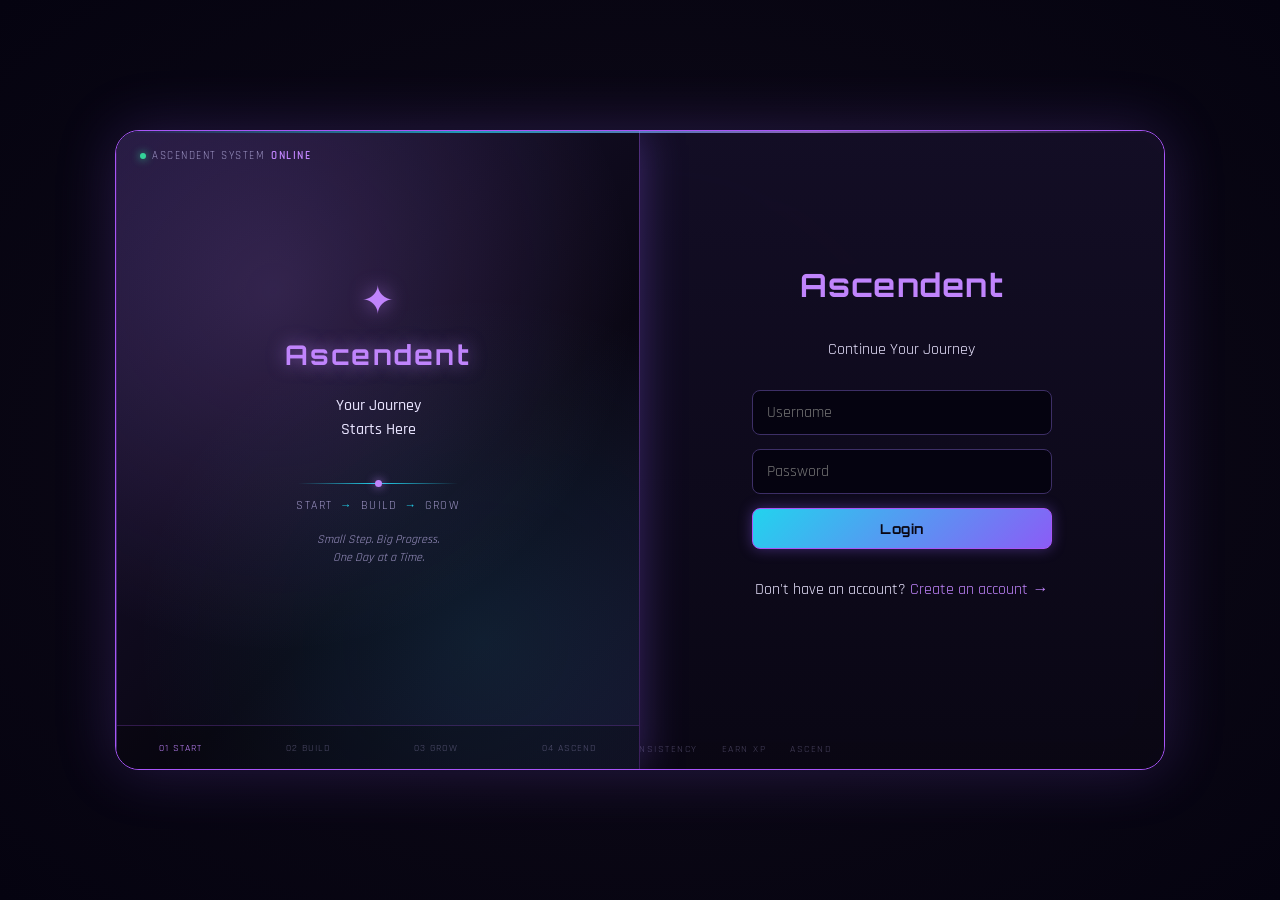
==== commit e12da806: "add one more theme" ====
--- a/index.html
+++ b/index.html
@@ -2,6 +2,7 @@
 <html lang="en">
 
 <head>
+  <script src="js/theme.js"></script>
   <meta charset="UTF-8" />
   <meta name="viewport" content="width=device-width, initial-scale=1.0" />
   <title>Ascendent — Login</title>
--- a/css/style.css
+++ b/css/style.css
@@ -1,20 +1,24 @@
-/* style.css — Ascendent Fantasy Game Theme */
-
-@import url('https://fonts.googleapis.com/css2?family=Cinzel:wght@500;700&family=Poppins:wght@400;500;600&display=swap');
+/* style.css — Ascendent "Arcane Neon" gamified theme */
+
+@import url('https://fonts.googleapis.com/css2?family=Orbitron:wght@600;700;900&family=Rajdhani:wght@400;500;600;700&display=swap');
+@import url('https://fonts.googleapis.com/css2?family=Bungee&family=Chakra+Petch:wght@400;500;600;700&display=swap');
 
 :root {
-  --bg: #14100a;
-  --bg-deep: #0c0906;
-  --surface: #241a10;
-  --surface-2: #2e2114;
-  --text: #f2e6cf;
-  --text-secondary: #b8a687;
-  --accent: #e8a33d;
-  --accent-bright: #f7c15c;
-  --border: #6b4f26;
-  --border-bright: #c9932f;
-  --danger: #ff6b4a;
-  --success: #6bcf7f;
+  --font-display: 'Orbitron', sans-serif;
+  --font-body: 'Rajdhani', sans-serif;
+  --bg: #0a0714;
+  --bg-deep: #050310;
+  --surface: #150f28;
+  --surface-2: #1c1436;
+  --text: #e9e4ff;
+  --text-secondary: #9d94c4;
+  --accent: #8b5cf6;
+  --accent-bright: #c084fc;
+  --accent-cyan: #22d3ee;
+  --border: #3d2f66;
+  --border-bright: #a855f7;
+  --danger: #ff4d6d;
+  --success: #34d399;
 }
 
 * {
@@ -23,8 +27,11 @@
 
 body {
   margin: 0;
-  font-family: 'Poppins', sans-serif;
-  background: radial-gradient(ellipse at top, #2a1c10 0%, var(--bg-deep) 70%);
+  font-family: var(--font-body), sans-serif;
+  background:
+    radial-gradient(ellipse at 20% 10%, rgba(139, 92, 246, 0.12) 0%, transparent 45%),
+    radial-gradient(ellipse at 80% 90%, rgba(34, 211, 238, 0.08) 0%, transparent 50%),
+    var(--bg-deep);
   color: var(--text);
   min-height: 100vh;
 }
@@ -32,17 +39,16 @@
 h1,
 h2,
 h3 {
-  font-family: 'Cinzel', serif;
-}
-
-/* ===== Ascendent Journey Portal — Login/Register ===== */
-
+  font-family: var(--font-display), sans-serif;
+}
+
+/* ===== Auth page (Journey Portal, retheme) ===== */
 .auth-page {
   min-height: 100vh;
   display: flex;
   align-items: center;
   justify-content: center;
-  background: radial-gradient(ellipse at center, #1b1008 0%, #120b06 55%, #0a0705 100%);
+  background: radial-gradient(ellipse at center, #150f28 0%, #0a0714 55%, #050310 100%);
   padding: 2rem;
   overflow: hidden;
 }
@@ -50,10 +56,9 @@
 .brand-mark {
   font-size: 40px;
   color: var(--accent-bright);
-  text-shadow: 0 0 20px rgba(247, 193, 92, 0.6);
-}
-
-/* ---- Stage ---- */
+  text-shadow: 0 0 20px rgba(192, 132, 252, 0.7);
+}
+
 .auth-shell {
   position: relative;
   width: 82vw;
@@ -64,8 +69,8 @@
   border-radius: 24px;
   overflow: hidden;
   border: 1px solid var(--border-bright);
-  box-shadow: 0 0 50px rgba(232, 163, 61, 0.18), inset 0 0 60px rgba(0, 0, 0, 0.5);
-  background: #14100a;
+  box-shadow: 0 0 60px rgba(139, 92, 246, 0.22), inset 0 0 60px rgba(0, 0, 0, 0.5);
+  background: var(--bg);
 }
 
 .auth-shell::before {
@@ -75,12 +80,11 @@
   left: 0;
   right: 0;
   height: 2px;
-  background: linear-gradient(90deg, transparent, var(--accent-bright), transparent);
-  opacity: 0.6;
+  background: linear-gradient(90deg, transparent, var(--accent-cyan), var(--accent-bright), transparent);
+  opacity: 0.7;
   z-index: 25;
 }
 
-/* ---- Persistent status bar ---- */
 .system-status {
   position: absolute;
   top: 18px;
@@ -93,14 +97,15 @@
   align-items: center;
   gap: 6px;
   pointer-events: none;
+  font-family: var(--font-body), sans-serif;
 }
 
 .status-dot {
   width: 6px;
   height: 6px;
   border-radius: 50%;
-  background: #6bcf7f;
-  box-shadow: 0 0 8px #6bcf7f;
+  background: var(--success);
+  box-shadow: 0 0 8px var(--success);
   animation: statusPulse 2s ease-in-out infinite;
 }
 
@@ -121,13 +126,20 @@
   font-weight: 600;
 }
 
-/* ---- Decorative journey background (orbits + particles) ---- */
 .journey-bg {
   position: absolute;
   inset: 0;
   z-index: 0;
   overflow: hidden;
   pointer-events: none;
+  background-image:
+    radial-gradient(1.5px 1.5px at 15% 25%, rgba(192, 132, 252, 0.4), transparent),
+    radial-gradient(1.5px 1.5px at 80% 20%, rgba(34, 211, 238, 0.35), transparent),
+    radial-gradient(1.5px 1.5px at 65% 75%, rgba(192, 132, 252, 0.3), transparent),
+    radial-gradient(1.5px 1.5px at 25% 80%, rgba(34, 211, 238, 0.3), transparent),
+    radial-gradient(1.5px 1.5px at 50% 50%, rgba(192, 132, 252, 0.25), transparent),
+    radial-gradient(1.5px 1.5px at 90% 60%, rgba(34, 211, 238, 0.3), transparent),
+    radial-gradient(1.5px 1.5px at 10% 60%, rgba(192, 132, 252, 0.25), transparent);
 }
 
 .journey-bg::before {
@@ -135,7 +147,7 @@
   position: absolute;
   width: 560px;
   height: 560px;
-  border: 1px solid rgba(232, 163, 61, 0.1);
+  border: 1px solid rgba(168, 85, 247, 0.12);
   border-radius: 50%;
   top: 50%;
   left: 50%;
@@ -147,7 +159,7 @@
   position: absolute;
   width: 380px;
   height: 380px;
-  border: 1px dashed rgba(232, 163, 61, 0.09);
+  border: 1px dashed rgba(34, 211, 238, 0.12);
   border-radius: 50%;
   top: 50%;
   left: 50%;
@@ -165,23 +177,6 @@
   }
 }
 
-.journey-bg::marker {
-  display: none;
-}
-
-/* Particle field via a pseudo-element with many small box-shadow dots */
-.journey-bg {
-  background-image:
-    radial-gradient(1.5px 1.5px at 15% 25%, rgba(247, 193, 92, 0.35), transparent),
-    radial-gradient(1.5px 1.5px at 80% 20%, rgba(247, 193, 92, 0.3), transparent),
-    radial-gradient(1.5px 1.5px at 65% 75%, rgba(247, 193, 92, 0.25), transparent),
-    radial-gradient(1.5px 1.5px at 25% 80%, rgba(247, 193, 92, 0.3), transparent),
-    radial-gradient(1.5px 1.5px at 50% 50%, rgba(247, 193, 92, 0.2), transparent),
-    radial-gradient(1.5px 1.5px at 90% 60%, rgba(247, 193, 92, 0.25), transparent),
-    radial-gradient(1.5px 1.5px at 10% 60%, rgba(247, 193, 92, 0.2), transparent);
-}
-
-/* ---- Form panels (glass cards) ---- */
 .form-container {
   position: absolute;
   top: 0;
@@ -191,7 +186,7 @@
   align-items: center;
   justify-content: center;
   padding: 2.4rem;
-  background: linear-gradient(180deg, rgba(36, 26, 16, 0.88) 0%, rgba(20, 16, 10, 0.94) 100%);
+  background: linear-gradient(180deg, rgba(21, 15, 40, 0.9) 0%, rgba(10, 7, 20, 0.95) 100%);
   backdrop-filter: blur(6px);
   transition: opacity 0.5s ease, visibility 0.5s ease;
   z-index: 2;
@@ -207,11 +202,6 @@
   color: var(--accent-bright);
   margin-bottom: 4px;
   letter-spacing: 1.5px;
-}
-
-.form-container .tagline {
-  font-style: normal;
-  letter-spacing: 0.5px;
 }
 
 .login-container {
@@ -236,7 +226,6 @@
   visibility: visible;
 }
 
-/* ---- Sliding portal overlay ---- */
 .overlay-container {
   position: absolute;
   top: 0;
@@ -245,7 +234,7 @@
   height: 100%;
   z-index: 10;
   transition: transform 0.85s cubic-bezier(0.65, 0, 0.15, 1);
-  box-shadow: 0 0 40px rgba(232, 163, 61, 0.3);
+  box-shadow: 0 0 40px rgba(139, 92, 246, 0.35);
 }
 
 #authShell.right-panel-active .overlay-container {
@@ -257,10 +246,11 @@
   width: 100%;
   height: 100%;
   background:
-    radial-gradient(circle at 30% 25%, rgba(247, 193, 92, 0.15), transparent 60%),
-    linear-gradient(135deg, #2e2114 0%, #1a1006 60%, #241a10 100%);
-  border-left: 1px solid rgba(232, 163, 61, 0.25);
-  border-right: 1px solid rgba(232, 163, 61, 0.25);
+    radial-gradient(circle at 30% 25%, rgba(192, 132, 252, 0.18), transparent 60%),
+    radial-gradient(circle at 70% 80%, rgba(34, 211, 238, 0.1), transparent 55%),
+    linear-gradient(135deg, #1c1436 0%, #0a0714 60%, #150f28 100%);
+  border-left: 1px solid rgba(168, 85, 247, 0.3);
+  border-right: 1px solid rgba(168, 85, 247, 0.3);
 }
 
 .overlay-panel {
@@ -293,7 +283,7 @@
   font-size: 1.7rem;
   letter-spacing: 2.5px;
   margin: 10px 0 6px;
-  text-shadow: 0 0 16px rgba(247, 193, 92, 0.5);
+  text-shadow: 0 0 18px rgba(192, 132, 252, 0.6);
 }
 
 .overlay-tagline {
@@ -326,19 +316,19 @@
   background: transparent;
   color: var(--text);
   font-weight: 700;
-  font-family: 'Cinzel', serif;
+  font-family: var(--font-display), sans-serif;
+  font-size: 0.8rem;
   cursor: pointer;
   box-shadow: none;
   transition: background 0.25s ease, transform 0.2s ease;
 }
 
 .overlay-btn:hover {
-  background: rgba(255, 255, 255, 0.1);
+  background: rgba(192, 132, 252, 0.15);
   transform: translateY(-2px);
-  box-shadow: none;
-}
-
-/* Mini journey path (START → BUILD → GROW) inside overlay-left */
+  box-shadow: 0 0 16px rgba(192, 132, 252, 0.3);
+}
+
 .journey-path {
   position: relative;
   width: 160px;
@@ -353,7 +343,7 @@
   position: absolute;
   width: 100%;
   height: 1px;
-  background: linear-gradient(90deg, transparent, var(--border-bright), transparent);
+  background: linear-gradient(90deg, transparent, var(--accent-cyan), transparent);
 }
 
 .path-dot {
@@ -361,7 +351,7 @@
   height: 7px;
   border-radius: 50%;
   background: var(--accent-bright);
-  box-shadow: 0 0 10px rgba(247, 193, 92, 0.8);
+  box-shadow: 0 0 10px rgba(192, 132, 252, 0.9);
   animation: dotPulse 2s ease-in-out infinite;
   z-index: 1;
 }
@@ -385,12 +375,11 @@
 }
 
 .journey-stages i {
-  color: var(--accent-bright);
+  color: var(--accent-cyan);
   font-style: normal;
   margin: 0 3px;
 }
 
-/* Persistent progression strip inside the overlay */
 .overlay-progress {
   position: absolute;
   bottom: 0;
@@ -400,8 +389,8 @@
   display: flex;
   align-items: center;
   justify-content: space-around;
-  border-top: 1px solid rgba(232, 163, 61, 0.2);
-  background: rgba(0, 0, 0, 0.2);
+  border-top: 1px solid rgba(168, 85, 247, 0.25);
+  background: rgba(0, 0, 0, 0.25);
 }
 
 .overlay-progress .step {
@@ -423,11 +412,10 @@
 }
 
 #authShell.right-panel-active .overlay-progress .step-4 {
-  color: var(--accent-bright);
+  color: var(--accent-cyan);
   opacity: 1;
 }
 
-/* ---- Bottom ticker ---- */
 .footer-ticker {
   position: absolute;
   bottom: 14px;
@@ -447,83 +435,7 @@
   opacity: 0.4;
 }
 
-/* ---- Responsive ---- */
-@media (max-width: 900px) {
-  .auth-shell {
-    width: 92vw;
-    height: 80vh;
-  }
-}
-
-@media (max-width: 760px) {
-  .auth-page {
-    padding: 1rem;
-  }
-
-  .auth-shell {
-    display: block;
-    width: 94vw;
-    max-width: 420px;
-    height: auto;
-    max-height: none;
-    min-height: 0;
-  }
-
-  .system-status,
-  .journey-bg,
-  .footer-ticker,
-  .overlay-container {
-    display: none;
-  }
-
-  .form-container {
-    position: relative;
-    width: 100%;
-    padding: 2.2rem 1.6rem;
-    opacity: 1;
-    visibility: visible;
-    backdrop-filter: none;
-  }
-
-  .login-container {
-    display: flex;
-    animation: mobileFormIn 0.4s ease;
-  }
-
-  .register-container {
-    display: none;
-  }
-
-  #authShell.right-panel-active .login-container {
-    display: none;
-  }
-
-  #authShell.right-panel-active .register-container {
-    display: flex;
-    animation: mobileFormIn 0.4s ease;
-  }
-}
-
-@keyframes mobileFormIn {
-  from {
-    opacity: 0;
-    transform: translateY(12px);
-  }
-
-  to {
-    opacity: 1;
-    transform: translateY(0);
-  }
-}
-
-.tagline {
-  color: var(--text-secondary);
-  margin-top: 6px;
-  margin-bottom: 26px;
-  font-size: 0.85rem;
-  font-style: italic;
-}
-
+/* ===== Forms, buttons, inputs ===== */
 form {
   display: flex;
   flex-direction: column;
@@ -538,32 +450,35 @@
   border: 1px solid var(--border);
   background: var(--bg-deep);
   color: var(--text);
-  font-family: inherit;
+  font-family: var(--font-body), sans-serif;
+  font-size: 1rem;
 }
 
 input:focus,
 textarea:focus,
 select:focus {
   outline: none;
-  border-color: var(--accent);
+  border-color: var(--accent-bright);
+  box-shadow: 0 0 0 3px rgba(192, 132, 252, 0.15);
 }
 
 button {
   padding: 11px 14px;
   border-radius: 8px;
   border: 1px solid var(--border-bright);
-  background: linear-gradient(180deg, var(--accent-bright) 0%, var(--accent) 100%);
-  color: #241a10;
+  background: linear-gradient(135deg, var(--accent-cyan) 0%, var(--accent) 100%);
+  color: #0a0714;
   font-weight: 700;
-  font-family: 'Cinzel', serif;
+  font-family: var(--font-display), sans-serif;
+  font-size: 0.85rem;
   letter-spacing: 0.5px;
   cursor: pointer;
-  box-shadow: 0 0 12px rgba(232, 163, 61, 0.35);
+  box-shadow: 0 0 14px rgba(139, 92, 246, 0.4);
   transition: box-shadow 0.3s ease, transform 0.15s ease;
 }
 
 button:hover {
-  box-shadow: 0 0 20px rgba(247, 193, 92, 0.6);
+  box-shadow: 0 0 24px rgba(192, 132, 252, 0.6);
   transform: translateY(-1px);
 }
 
@@ -573,7 +488,7 @@
   margin-top: 12px;
 }
 
-/* Topbar */
+/* ===== Topbar ===== */
 .topbar {
   display: flex;
   justify-content: space-between;
@@ -594,8 +509,8 @@
   margin-left: 18px;
   color: var(--text);
   text-decoration: none;
-  font-family: 'Poppins', sans-serif;
-  font-weight: 500;
+  font-family: var(--font-body), sans-serif;
+  font-weight: 600;
   background: none;
   border: none;
   box-shadow: none;
@@ -609,7 +524,7 @@
   box-shadow: none;
 }
 
-/* Dashboard layout */
+/* ===== App layout / sidebar ===== */
 .dashboard {
   max-width: 640px;
   margin: 40px auto;
@@ -652,9 +567,9 @@
 }
 
 #markMissed {
-  background: linear-gradient(180deg, #ff8a6b 0%, var(--danger) 100%);
-  border-color: #a13d26;
-  color: #2a0e05;
+  background: linear-gradient(135deg, #ff8095 0%, var(--danger) 100%);
+  border-color: #b5324a;
+  color: #2a0512;
 }
 
 #excuseBox {
@@ -663,7 +578,6 @@
   gap: 8px;
 }
 
-/* Boss Battle widget */
 .boss-hp-track {
   height: 16px;
   background: var(--bg-deep);
@@ -675,10 +589,10 @@
 
 .boss-hp-fill {
   height: 100%;
-  background: linear-gradient(90deg, #ff6b4a, #ff2d55);
+  background: linear-gradient(90deg, #ff4d6d, #ff8095);
   width: 100%;
   transition: width 0.4s ease;
-  box-shadow: 0 0 10px rgba(255, 45, 85, 0.6);
+  box-shadow: 0 0 10px rgba(255, 77, 109, 0.6);
 }
 
 .boss-hp-text {
@@ -694,7 +608,6 @@
   font-style: italic;
 }
 
-/* Notes section */
 .notes-section textarea {
   width: 100%;
   min-height: 70px;
@@ -718,7 +631,6 @@
   color: var(--text-secondary);
 }
 
-/* Card page layout */
 .card-page {
   display: flex;
   flex-direction: column;
@@ -726,188 +638,173 @@
   margin-top: 60px;
 }
 
-/* ===== New professional layout additions ===== */
-
-/* ===== Redesigned split-screen animated Login/Register ===== */
-
-.auth-page {
+/* App layout with sidebar */
+.app-layout {
+  display: flex;
   min-height: 100vh;
-  display: flex;
-  align-items: center;
-  justify-content: center;
-  background: radial-gradient(ellipse at top, #2a1c10 0%, var(--bg-deep) 70%);
-  padding: 2rem;
-  overflow: hidden;
-}
-
-.brand-mark {
-  font-size: 44px;
-  color: var(--accent-bright);
-  text-shadow: 0 0 20px rgba(247, 193, 92, 0.6);
-}
-
-.auth-shell {
-  position: relative;
-  width: min(900px, 94vw);
-  height: 580px;
-  max-height: 90vh;
-  border-radius: 22px;
-  overflow: hidden;
-  border: 2px solid var(--border-bright);
-  box-shadow: 0 0 40px rgba(232, 163, 61, 0.25);
-  background: var(--bg-deep);
-}
-
-.form-container {
-  position: absolute;
-  top: 0;
-  width: 50%;
-  height: 100%;
-  display: flex;
-  align-items: center;
-  justify-content: center;
-  padding: 2.4rem;
+}
+
+.sidebar {
+  width: 220px;
   background: linear-gradient(180deg, var(--surface) 0%, var(--surface-2) 100%);
-  transition: opacity 0.5s ease, visibility 0.5s ease;
-}
-
-.form-container form {
-  width: 100%;
-  max-width: 300px;
-  text-align: center;
-}
-
-.form-container h1 {
-  color: var(--accent-bright);
-  margin-bottom: 4px;
-}
-
-.login-container {
-  right: 0;
-  z-index: 2;
-}
-
-.register-container {
-  left: 0;
-  z-index: 2;
-  opacity: 0;
-  visibility: hidden;
-}
-
-#authShell.right-panel-active .login-container {
-  opacity: 0;
-  visibility: hidden;
-}
-
-#authShell.right-panel-active .register-container {
-  opacity: 1;
-  visibility: visible;
-}
-
-.overlay-container {
-  position: absolute;
-  top: 0;
-  left: 0;
-  width: 50%;
-  height: 100%;
-  z-index: 10;
-  transition: transform 0.8s cubic-bezier(0.77, 0, 0.175, 1);
-  box-shadow: 0 0 30px rgba(232, 163, 61, 0.3);
-}
-
-#authShell.right-panel-active .overlay-container {
-  transform: translateX(100%);
-}
-
-.overlay {
-  position: relative;
-  width: 100%;
-  height: 100%;
-  background: linear-gradient(135deg, #3a2814 0%, #1a1006 60%, #241a10 100%);
-}
-
-.overlay::before {
-  content: '';
-  position: absolute;
-  inset: 0;
-  background: radial-gradient(circle at 30% 30%, rgba(247, 193, 92, 0.18), transparent 60%);
-  pointer-events: none;
-}
-
-.overlay-panel {
-  position: absolute;
-  inset: 0;
+  border-right: 2px solid var(--border-bright);
   display: flex;
   flex-direction: column;
-  align-items: center;
-  justify-content: center;
-  text-align: center;
-  padding: 2.2rem;
-  transition: opacity 0.5s ease;
-}
-
-.overlay-right {
-  opacity: 0;
-}
-
-#authShell.right-panel-active .overlay-left {
-  opacity: 0;
-}
-
-#authShell.right-panel-active .overlay-right {
-  opacity: 1;
-}
-
-.overlay-brand {
-  color: var(--accent-bright);
-  font-size: 1.8rem;
-  letter-spacing: 2px;
-  margin: 10px 0 6px;
-  text-shadow: 0 0 16px rgba(247, 193, 92, 0.5);
-}
-
-.overlay-tagline {
-  color: var(--text-secondary);
-  font-size: 1rem;
-  line-height: 1.6;
-}
-
-.overlay-sub {
+  padding: 1.5rem 1rem;
+}
+
+.sidebar-brand {
+  color: var(--accent-bright);
+  font-family: var(--font-display), sans-serif;
+  font-size: 1.1rem;
+  letter-spacing: 1px;
+  margin-bottom: 24px;
+  padding: 0 8px;
+  text-shadow: 0 0 12px rgba(192, 132, 252, 0.4);
+}
+
+.sidebar-nav {
+  display: flex;
+  flex-direction: column;
+  gap: 4px;
+  flex: 1;
+}
+
+.sidebar-nav a {
+  color: var(--text-secondary);
+  text-decoration: none;
+  padding: 10px 12px;
+  border-radius: 8px;
+  font-size: 0.9rem;
+}
+
+.sidebar-nav a:hover {
+  background: rgba(168, 85, 247, 0.12);
+  color: var(--text);
+}
+
+.sidebar-nav a.nav-active {
+  background: linear-gradient(90deg, rgba(168, 85, 247, 0.25), transparent);
+  color: var(--accent-bright);
+  border-left: 3px solid var(--accent-bright);
+}
+
+.sidebar-quote {
+  color: var(--text-secondary);
+  font-size: 0.75rem;
+  font-style: italic;
+  padding: 12px;
+  border-top: 1px solid var(--border);
+  margin-top: 12px;
+}
+
+.main-content {
+  flex: 1;
+  padding: 2rem 2.5rem;
+  max-width: 900px;
+}
+
+.content-topbar {
+  display: flex;
+  justify-content: space-between;
+  align-items: flex-start;
+  margin-bottom: 24px;
+}
+
+.content-topbar h2 {
+  margin: 0 0 4px;
+  color: var(--text);
+}
+
+.subtext {
   color: var(--text-secondary);
   font-size: 0.85rem;
-  margin-top: 10px;
-  max-width: 220px;
-}
-
-.overlay-btn {
-  margin-top: 20px;
-  padding: 10px 28px;
-  border-radius: 8px;
-  border: 1px solid var(--text);
+  margin: 0;
+}
+
+.ghost-btn {
   background: transparent;
-  color: var(--text);
+  border: 1px solid var(--border);
+  color: var(--text-secondary);
+  box-shadow: none;
+}
+
+.ghost-btn:hover {
+  border-color: var(--accent-bright);
+  color: var(--accent-bright);
+  box-shadow: none;
+  transform: none;
+}
+
+.danger-text {
+  color: var(--danger) !important;
+  border-color: #b5324a !important;
+}
+
+.stat-row {
+  display: grid;
+  grid-template-columns: repeat(3, 1fr);
+  gap: 16px;
+  margin-bottom: 24px;
+}
+
+.stat-card {
+  background: linear-gradient(180deg, var(--surface) 0%, var(--surface-2) 100%);
+  border: 1px solid var(--border);
+  border-radius: 12px;
+  padding: 16px;
+  display: flex;
+  align-items: center;
+  gap: 12px;
+}
+
+.stat-icon {
+  font-size: 22px;
+}
+
+.stat-label {
+  font-size: 0.75rem;
+  color: var(--text-secondary);
+}
+
+.stat-value {
+  font-size: 1.1rem;
   font-weight: 700;
-  font-family: 'Cinzel', serif;
-  cursor: pointer;
-  box-shadow: none;
-  transition: background 0.25s ease, color 0.25s ease;
-}
-
-.overlay-btn:hover {
-  background: rgba(255, 255, 255, 0.1);
-  transform: none;
-  box-shadow: none;
-}
-
-/* Mobile fallback — no sliding overlay, simple fade/slide toggle */
+  color: var(--accent-bright);
+  font-family: var(--font-display), sans-serif;
+}
+
+.content-grid {
+  display: grid;
+  grid-template-columns: 1fr 1fr;
+  gap: 20px;
+  margin-bottom: 20px;
+}
+
+@media (max-width: 900px) {
+  .auth-shell {
+    width: 92vw;
+    height: 80vh;
+  }
+}
+
 @media (max-width: 760px) {
+  .auth-page {
+    padding: 1rem;
+  }
+
   .auth-shell {
     display: block;
     width: 94vw;
     max-width: 420px;
     height: auto;
-  }
-
+    max-height: none;
+    min-height: 0;
+  }
+
+  .system-status,
+  .journey-bg,
+  .footer-ticker,
   .overlay-container {
     display: none;
   }
@@ -915,13 +812,15 @@
   .form-container {
     position: relative;
     width: 100%;
-    padding: 2rem 1.6rem;
+    padding: 2.2rem 1.6rem;
     opacity: 1;
     visibility: visible;
+    backdrop-filter: none;
   }
 
   .login-container {
     display: flex;
+    animation: mobileFormIn 0.4s ease;
   }
 
   .register-container {
@@ -934,10 +833,6 @@
 
   #authShell.right-panel-active .register-container {
     display: flex;
-    animation: mobileFormIn 0.4s ease;
-  }
-
-  .login-container {
     animation: mobileFormIn 0.4s ease;
   }
 }
@@ -954,145 +849,6 @@
   }
 }
 
-
-/* App layout with sidebar */
-.app-layout {
-  display: flex;
-  min-height: 100vh;
-}
-
-.sidebar {
-  width: 220px;
-  background: linear-gradient(180deg, var(--surface) 0%, var(--surface-2) 100%);
-  border-right: 2px solid var(--border-bright);
-  display: flex;
-  flex-direction: column;
-  padding: 1.5rem 1rem;
-}
-
-.sidebar-brand {
-  color: var(--accent-bright);
-  font-family: 'Cinzel', serif;
-  font-size: 1.2rem;
-  letter-spacing: 1px;
-  margin-bottom: 24px;
-  padding: 0 8px;
-}
-
-.sidebar-nav {
-  display: flex;
-  flex-direction: column;
-  gap: 4px;
-  flex: 1;
-}
-
-.sidebar-nav a {
-  color: var(--text-secondary);
-  text-decoration: none;
-  padding: 10px 12px;
-  border-radius: 8px;
-  font-size: 0.9rem;
-}
-
-.sidebar-nav a:hover {
-  background: rgba(232, 163, 61, 0.1);
-  color: var(--text);
-}
-
-.sidebar-nav a.nav-active {
-  background: linear-gradient(90deg, rgba(232, 163, 61, 0.25), transparent);
-  color: var(--accent-bright);
-  border-left: 3px solid var(--accent-bright);
-}
-
-.sidebar-quote {
-  color: var(--text-secondary);
-  font-size: 0.75rem;
-  font-style: italic;
-  padding: 12px;
-  border-top: 1px solid var(--border);
-  margin-top: 12px;
-}
-
-.main-content {
-  flex: 1;
-  padding: 2rem 2.5rem;
-  max-width: 900px;
-}
-
-.content-topbar {
-  display: flex;
-  justify-content: space-between;
-  align-items: flex-start;
-  margin-bottom: 24px;
-}
-
-.content-topbar h2 {
-  margin: 0 0 4px;
-  color: var(--text);
-}
-
-.subtext {
-  color: var(--text-secondary);
-  font-size: 0.85rem;
-  margin: 0;
-}
-
-.ghost-btn {
-  background: transparent;
-  border: 1px solid var(--border);
-  color: var(--text-secondary);
-  box-shadow: none;
-}
-
-.ghost-btn:hover {
-  border-color: var(--accent);
-  color: var(--accent-bright);
-  box-shadow: none;
-  transform: none;
-}
-
-/* Stat row */
-.stat-row {
-  display: grid;
-  grid-template-columns: repeat(3, 1fr);
-  gap: 16px;
-  margin-bottom: 24px;
-}
-
-.stat-card {
-  background: linear-gradient(180deg, var(--surface) 0%, var(--surface-2) 100%);
-  border: 1px solid var(--border);
-  border-radius: 12px;
-  padding: 16px;
-  display: flex;
-  align-items: center;
-  gap: 12px;
-}
-
-.stat-icon {
-  font-size: 22px;
-}
-
-.stat-label {
-  font-size: 0.75rem;
-  color: var(--text-secondary);
-}
-
-.stat-value {
-  font-size: 1.1rem;
-  font-weight: 700;
-  color: var(--accent-bright);
-}
-
-/* Two-column content grid */
-.content-grid {
-  display: grid;
-  grid-template-columns: 1fr 1fr;
-  gap: 20px;
-  margin-bottom: 20px;
-}
-
 @media (max-width: 700px) {
   .app-layout {
     flex-direction: column;
@@ -1121,13 +877,13 @@
   }
 }
 
-/* ===== Onboarding page ===== */
+/* ===== Onboarding wizard ===== */
 .onboarding-page {
   min-height: 100vh;
   display: flex;
   align-items: center;
   justify-content: center;
-  background: radial-gradient(ellipse at top, #2a1c10 0%, var(--bg-deep) 70%);
+  background: radial-gradient(ellipse at top, #1c1436 0%, var(--bg-deep) 70%);
   padding: 2rem;
 }
 
@@ -1139,7 +895,7 @@
   border: 2px solid var(--border-bright);
   border-radius: 18px;
   text-align: center;
-  box-shadow: 0 0 30px rgba(232, 163, 61, 0.25);
+  box-shadow: 0 0 40px rgba(139, 92, 246, 0.25);
 }
 
 .onboarding-container h1 {
@@ -1147,53 +903,246 @@
   margin: 8px 0 4px;
 }
 
-.category-grid {
+.onboard-progress {
+  display: flex;
+  justify-content: center;
+  gap: 8px;
+  margin-bottom: 24px;
+}
+
+.onboard-progress .dot {
+  width: 9px;
+  height: 9px;
+  border-radius: 50%;
+  background: var(--border);
+  transition: background 0.3s ease, transform 0.3s ease;
+}
+
+.onboard-progress .dot.active {
+  background: var(--accent-bright);
+  transform: scale(1.2);
+  box-shadow: 0 0 8px var(--accent-bright);
+}
+
+.onboard-step {
+  display: none;
+  animation: fadeIn 0.35s ease;
+}
+
+.onboard-step.active {
+  display: block;
+}
+
+@keyframes fadeIn {
+  from {
+    opacity: 0;
+    transform: translateY(6px);
+  }
+
+  to {
+    opacity: 1;
+    transform: translateY(0);
+  }
+}
+
+.onboard-nav {
+  display: flex;
+  gap: 10px;
+  margin-top: 18px;
+}
+
+.onboard-nav .primary-wide-btn {
+  margin-top: 0;
+  flex: 1;
+}
+
+.onboard-nav .ghost-btn {
+  flex: 0 0 auto;
+  padding: 13px 20px;
+}
+
+.category-grid,
+.habit-grid {
+  display: grid;
+  grid-template-columns: repeat(3, 1fr);
+  gap: 10px;
+  margin: 20px 0;
+}
+
+.category-tile,
+.habit-tile {
+  position: relative;
+  padding: 16px 8px;
+  background: var(--bg-deep);
+  border: 1px solid var(--border);
+  border-radius: 12px;
+  color: var(--text-secondary);
+  font-size: 0.82rem;
+  font-weight: 500;
+  cursor: pointer;
+  box-shadow: none;
+  display: flex;
+  flex-direction: column;
+  align-items: center;
+  gap: 6px;
+  transition: border-color 0.2s ease, transform 0.2s ease, box-shadow 0.2s ease;
+}
+
+.category-tile:hover,
+.habit-tile:hover {
+  transform: translateY(-2px);
+  box-shadow: none;
+  border-color: var(--accent);
+}
+
+.habit-icon {
+  font-size: 22px;
+}
+
+.habit-check {
+  position: absolute;
+  top: 6px;
+  right: 8px;
+  color: var(--accent-bright);
+  opacity: 0;
+  transform: scale(0.5);
+  transition: opacity 0.2s ease, transform 0.2s ease;
+}
+
+.category-tile.selected,
+.habit-tile.selected {
+  border-color: var(--accent-bright);
+  background: linear-gradient(180deg, rgba(168, 85, 247, 0.2), rgba(168, 85, 247, 0.06));
+  color: var(--accent-bright);
+  box-shadow: 0 0 16px rgba(139, 92, 246, 0.35);
+  transform: scale(1.03);
+}
+
+.habit-tile.selected .habit-check {
+  opacity: 1;
+  transform: scale(1);
+}
+
+.field-label {
+  display: block;
+  text-align: left;
+  font-size: 0.8rem;
+  color: var(--text-secondary);
+  margin-bottom: 6px;
+}
+
+.primary-wide-btn {
+  width: 100%;
+  margin-top: 18px;
+  padding: 13px;
+}
+
+.target-list {
+  display: flex;
+  flex-direction: column;
+  gap: 10px;
+  margin: 20px 0;
+  max-height: 300px;
+  overflow-y: auto;
+}
+
+.target-row {
+  background: var(--bg-deep);
+  border: 1px solid var(--border);
+  border-radius: 10px;
+  padding: 12px 14px;
+  text-align: left;
+}
+
+.target-row-label {
+  font-weight: 600;
+  margin-bottom: 8px;
+  font-size: 0.9rem;
+}
+
+.target-row-inputs {
+  display: flex;
+  align-items: center;
+  gap: 6px;
+  flex-wrap: wrap;
+}
+
+.target-row-inputs input {
+  width: 60px;
+  padding: 6px 8px;
+}
+
+.target-suffix {
+  font-size: 0.75rem;
+  color: var(--text-secondary);
+  margin-right: 10px;
+}
+
+.difficulty-grid {
   display: grid;
   grid-template-columns: repeat(2, 1fr);
   gap: 10px;
   margin: 20px 0;
 }
 
-.category-tile {
-  padding: 14px 10px;
+.difficulty-card {
+  padding: 18px 10px;
   background: var(--bg-deep);
   border: 1px solid var(--border);
-  border-radius: 10px;
-  color: var(--text-secondary);
-  font-size: 0.9rem;
-  font-weight: 500;
+  border-radius: 12px;
+  color: var(--text-secondary);
   cursor: pointer;
   box-shadow: none;
-  transition: border-color 0.2s ease, color 0.2s ease, background 0.2s ease;
-}
-
-.category-tile:hover {
-  border-color: var(--accent);
-  transform: none;
+  display: flex;
+  flex-direction: column;
+  gap: 6px;
+  transition: border-color 0.2s ease, transform 0.2s ease;
+}
+
+.difficulty-card:hover {
+  transform: translateY(-2px);
   box-shadow: none;
 }
 
-.category-tile.selected {
-  background: linear-gradient(180deg, rgba(232, 163, 61, 0.2), rgba(232, 163, 61, 0.08));
+.diff-name {
+  font-family: var(--font-display), sans-serif;
+  font-weight: 700;
+  color: var(--text);
+  font-size: 0.9rem;
+}
+
+.diff-xp {
+  font-size: 0.8rem;
+  color: var(--accent-cyan);
+}
+
+.difficulty-card.selected {
   border-color: var(--accent-bright);
-  color: var(--accent-bright);
-}
-
-.field-label {
-  display: block;
-  text-align: left;
-  font-size: 0.8rem;
-  color: var(--text-secondary);
-  margin-bottom: 6px;
-}
-
-.primary-wide-btn {
-  width: 100%;
-  margin-top: 18px;
-  padding: 13px;
-}
-
-/* Coming-soon placeholder panel (Phase 1 nav connections) */
+  background: linear-gradient(180deg, rgba(168, 85, 247, 0.2), rgba(168, 85, 247, 0.06));
+  box-shadow: 0 0 16px rgba(139, 92, 246, 0.35);
+}
+
+.profile-ready-pulse {
+  animation: pulse-glow 1.8s ease-in-out infinite;
+}
+
+@keyframes pulse-glow {
+
+  0%,
+  100% {
+    text-shadow: 0 0 12px rgba(192, 132, 252, 0.5);
+  }
+
+  50% {
+    text-shadow: 0 0 30px rgba(192, 132, 252, 0.9);
+  }
+}
+
+.profile-ready-stats {
+  margin: 24px 0;
+}
+
+/* ===== Coming-soon placeholder ===== */
 .coming-soon-panel {
   background: linear-gradient(180deg, var(--surface) 0%, var(--surface-2) 100%);
   border: 1px dashed var(--border-bright);
@@ -1221,234 +1170,7 @@
   margin: 0;
 }
 
-/* ===== Phase 2: Onboarding wizard ===== */
-.onboard-progress {
-  display: flex;
-  justify-content: center;
-  gap: 8px;
-  margin-bottom: 24px;
-}
-
-.onboard-progress .dot {
-  width: 9px;
-  height: 9px;
-  border-radius: 50%;
-  background: var(--border);
-  transition: background 0.3s ease, transform 0.3s ease;
-}
-
-.onboard-progress .dot.active {
-  background: var(--accent-bright);
-  transform: scale(1.2);
-}
-
-.onboard-step {
-  display: none;
-  animation: fadeIn 0.35s ease;
-}
-
-.onboard-step.active {
-  display: block;
-}
-
-@keyframes fadeIn {
-  from {
-    opacity: 0;
-    transform: translateY(6px);
-  }
-
-  to {
-    opacity: 1;
-    transform: translateY(0);
-  }
-}
-
-.onboard-nav {
-  display: flex;
-  gap: 10px;
-  margin-top: 18px;
-}
-
-.onboard-nav .primary-wide-btn {
-  margin-top: 0;
-}
-
-.onboard-nav .ghost-btn {
-  flex: 0 0 auto;
-  padding: 13px 20px;
-}
-
-.onboard-nav .primary-wide-btn {
-  flex: 1;
-}
-
-/* Habit selection grid (Step 2) */
-.habit-grid {
-  display: grid;
-  grid-template-columns: repeat(3, 1fr);
-  gap: 10px;
-  margin: 20px 0;
-}
-
-.habit-tile {
-  position: relative;
-  padding: 16px 8px;
-  background: var(--bg-deep);
-  border: 1px solid var(--border);
-  border-radius: 12px;
-  color: var(--text-secondary);
-  font-size: 0.82rem;
-  font-weight: 500;
-  cursor: pointer;
-  box-shadow: none;
-  display: flex;
-  flex-direction: column;
-  align-items: center;
-  gap: 6px;
-  transition: border-color 0.2s ease, transform 0.2s ease, box-shadow 0.2s ease;
-}
-
-.habit-tile:hover {
-  transform: translateY(-2px);
-  box-shadow: none;
-  border-color: var(--accent);
-}
-
-.habit-icon {
-  font-size: 22px;
-}
-
-.habit-check {
-  position: absolute;
-  top: 6px;
-  right: 8px;
-  color: var(--accent-bright);
-  opacity: 0;
-  transform: scale(0.5);
-  transition: opacity 0.2s ease, transform 0.2s ease;
-}
-
-.habit-tile.selected {
-  border-color: var(--accent-bright);
-  background: linear-gradient(180deg, rgba(232, 163, 61, 0.18), rgba(232, 163, 61, 0.06));
-  color: var(--accent-bright);
-  box-shadow: 0 0 16px rgba(232, 163, 61, 0.3);
-  transform: scale(1.03);
-}
-
-.habit-tile.selected .habit-check {
-  opacity: 1;
-  transform: scale(1);
-}
-
-/* Target inputs (Step 3) */
-.target-list {
-  display: flex;
-  flex-direction: column;
-  gap: 10px;
-  margin: 20px 0;
-  max-height: 300px;
-  overflow-y: auto;
-}
-
-.target-row {
-  background: var(--bg-deep);
-  border: 1px solid var(--border);
-  border-radius: 10px;
-  padding: 12px 14px;
-  text-align: left;
-}
-
-.target-row-label {
-  font-weight: 600;
-  margin-bottom: 8px;
-  font-size: 0.9rem;
-}
-
-.target-row-inputs {
-  display: flex;
-  align-items: center;
-  gap: 6px;
-  flex-wrap: wrap;
-}
-
-.target-row-inputs input {
-  width: 60px;
-  padding: 6px 8px;
-}
-
-.target-suffix {
-  font-size: 0.75rem;
-  color: var(--text-secondary);
-  margin-right: 10px;
-}
-
-/* Difficulty cards (Step 4) */
-.difficulty-grid {
-  display: grid;
-  grid-template-columns: repeat(2, 1fr);
-  gap: 10px;
-  margin: 20px 0;
-}
-
-.difficulty-card {
-  padding: 18px 10px;
-  background: var(--bg-deep);
-  border: 1px solid var(--border);
-  border-radius: 12px;
-  color: var(--text-secondary);
-  cursor: pointer;
-  box-shadow: none;
-  display: flex;
-  flex-direction: column;
-  gap: 6px;
-  transition: border-color 0.2s ease, transform 0.2s ease;
-}
-
-.difficulty-card:hover {
-  transform: translateY(-2px);
-  box-shadow: none;
-}
-
-.diff-name {
-  font-family: 'Cinzel', serif;
-  font-weight: 700;
-  color: var(--text);
-}
-
-.diff-xp {
-  font-size: 0.8rem;
-  color: var(--accent-bright);
-}
-
-.difficulty-card.selected {
-  border-color: var(--accent-bright);
-  background: linear-gradient(180deg, rgba(232, 163, 61, 0.18), rgba(232, 163, 61, 0.06));
-  box-shadow: 0 0 16px rgba(232, 163, 61, 0.3);
-}
-
-/* Profile ready (Step 5) */
-.profile-ready-pulse {
-  animation: pulse-glow 1.8s ease-in-out infinite;
-}
-
-@keyframes pulse-glow {
-
-  0%,
-  100% {
-    text-shadow: 0 0 12px rgba(247, 193, 92, 0.5);
-  }
-
-  50% {
-    text-shadow: 0 0 28px rgba(247, 193, 92, 0.9);
-  }
-}
-
-.profile-ready-stats {
-  margin: 24px 0;
-}
-
-/* ===== Phase 3: Habits page ===== */
+/* ===== Habits page ===== */
 .habit-list {
   display: flex;
   flex-direction: column;
@@ -1509,9 +1231,9 @@
 }
 
 .habit-miss-btn {
-  background: linear-gradient(180deg, #ff8a6b 0%, var(--danger) 100%);
-  border-color: #a13d26;
-  color: #2a0e05;
+  background: linear-gradient(135deg, #ff8095 0%, var(--danger) 100%);
+  border-color: #b5324a;
+  color: #2a0512;
 }
 
 /* Modals */
@@ -1519,7 +1241,7 @@
   display: none;
   position: fixed;
   inset: 0;
-  background: rgba(0, 0, 0, 0.65);
+  background: rgba(5, 3, 16, 0.75);
   align-items: center;
   justify-content: center;
   z-index: 100;
@@ -1536,7 +1258,7 @@
   padding: 1.8rem;
   max-width: 380px;
   width: 90%;
-  box-shadow: 0 0 30px rgba(232, 163, 61, 0.25);
+  box-shadow: 0 0 40px rgba(139, 92, 246, 0.3);
   text-align: left;
 }
 
@@ -1573,7 +1295,6 @@
   margin-top: 0;
 }
 
-/* Miss reason tiles */
 .reason-options {
   display: grid;
   grid-template-columns: repeat(2, 1fr);
@@ -1595,7 +1316,7 @@
 .reason-tile.selected {
   border-color: var(--accent-bright);
   color: var(--accent-bright);
-  background: linear-gradient(180deg, rgba(232, 163, 61, 0.18), rgba(232, 163, 61, 0.06));
+  background: linear-gradient(180deg, rgba(168, 85, 247, 0.2), rgba(168, 85, 247, 0.06));
 }
 
 /* Toasts */
@@ -1612,13 +1333,14 @@
 }
 
 .game-toast {
-  background: linear-gradient(180deg, var(--accent-bright) 0%, var(--accent) 100%);
-  color: #241a10;
+  background: linear-gradient(135deg, var(--accent-cyan) 0%, var(--accent) 100%);
+  color: #0a0714;
   font-weight: 700;
-  font-family: 'Cinzel', serif;
+  font-family: var(--font-display), sans-serif;
+  font-size: 0.8rem;
   padding: 10px 20px;
   border-radius: 30px;
-  box-shadow: 0 0 20px rgba(247, 193, 92, 0.5);
+  box-shadow: 0 0 24px rgba(139, 92, 246, 0.5);
   opacity: 0;
   transform: translateY(10px);
   transition: opacity 0.3s ease, transform 0.3s ease;
@@ -1629,17 +1351,16 @@
   transform: translateY(0);
 }
 
-/* ===== Phase 4: Reward animations ===== */
-
+/* ===== Reward animations ===== */
 .floating-xp {
   position: fixed;
-  font-family: 'Cinzel', serif;
+  font-family: var(--font-display), sans-serif;
   font-weight: 700;
-  color: var(--accent-bright);
+  color: var(--accent-cyan);
   font-size: 1.3rem;
   pointer-events: none;
   z-index: 300;
-  text-shadow: 0 0 10px rgba(247, 193, 92, 0.7);
+  text-shadow: 0 0 12px rgba(34, 211, 238, 0.8);
   animation: floatUp 1.1s ease-out forwards;
   transform: translateX(-50%);
 }
@@ -1716,10 +1437,10 @@
 }
 
 .reward-overlay-title {
-  font-family: 'Cinzel', serif;
+  font-family: var(--font-display), sans-serif;
   font-size: 2.4rem;
   color: var(--accent-bright);
-  text-shadow: 0 0 30px rgba(247, 193, 92, 0.8);
+  text-shadow: 0 0 34px rgba(192, 132, 252, 0.9);
   letter-spacing: 2px;
 }
 
@@ -1735,7 +1456,7 @@
   margin: auto;
   width: 320px;
   height: 320px;
-  background: radial-gradient(circle, rgba(247, 193, 92, 0.35), transparent 70%);
+  background: radial-gradient(circle, rgba(139, 92, 246, 0.4), transparent 70%);
   border-radius: 50%;
   animation: burstPulse 1.7s ease forwards;
 }
@@ -1756,7 +1477,7 @@
   }
 }
 
-/* ===== Phase 5: Achievements ===== */
+/* ===== Achievements ===== */
 .achievement-grid {
   display: grid;
   grid-template-columns: repeat(auto-fill, minmax(180px, 1fr));
@@ -1774,11 +1495,11 @@
 
 .achievement-card.unlocked {
   border-color: var(--border-bright);
-  box-shadow: 0 0 18px rgba(232, 163, 61, 0.25);
+  box-shadow: 0 0 20px rgba(139, 92, 246, 0.3);
 }
 
 .achievement-card.locked {
-  opacity: 0.55;
+  opacity: 0.5;
 }
 
 .achievement-icon {
@@ -1787,10 +1508,11 @@
 }
 
 .achievement-name {
-  font-family: 'Cinzel', serif;
+  font-family: var(--font-display), sans-serif;
   font-weight: 700;
   color: var(--text);
   margin-bottom: 4px;
+  font-size: 0.85rem;
 }
 
 .achievement-desc {
@@ -1804,7 +1526,7 @@
   font-size: 0.7rem;
   padding: 3px 10px;
   border-radius: 20px;
-  background: rgba(232, 163, 61, 0.2);
+  background: rgba(168, 85, 247, 0.2);
   color: var(--accent-bright);
 }
 
@@ -1813,7 +1535,7 @@
   color: var(--text-secondary);
 }
 
-/* ===== Phase 5: Progress page ===== */
+/* ===== Progress page ===== */
 .progress-panel {
   background: linear-gradient(180deg, var(--surface) 0%, var(--surface-2) 100%);
   border: 1px solid var(--border);
@@ -1850,16 +1572,16 @@
 }
 
 .heat-1 {
-  background: rgba(232, 163, 61, 0.25);
+  background: rgba(139, 92, 246, 0.22);
 }
 
 .heat-2 {
-  background: rgba(232, 163, 61, 0.5);
+  background: rgba(139, 92, 246, 0.5);
 }
 
 .heat-3 {
-  background: rgba(232, 163, 61, 0.85);
-  color: #241a10;
+  background: rgba(192, 132, 252, 0.85);
+  color: #0a0714;
 }
 
 .recap-box p {
@@ -1901,11 +1623,11 @@
 
 .evolution-tier {
   color: var(--accent-bright);
-  font-family: 'Cinzel', serif;
+  font-family: var(--font-display), sans-serif;
   font-weight: 700;
 }
 
-/* ===== Phase 6: Leaderboard ===== */
+/* ===== Leaderboard ===== */
 .leaderboard-tabs {
   display: flex;
   gap: 8px;
@@ -1923,12 +1645,11 @@
 }
 
 .lb-tab.active {
-  background: linear-gradient(180deg, var(--accent-bright) 0%, var(--accent) 100%);
-  color: #241a10;
+  background: linear-gradient(135deg, var(--accent-cyan) 0%, var(--accent) 100%);
+  color: #0a0714;
   border-color: var(--border-bright);
 }
 
-/* Podium */
 .podium {
   display: flex;
   align-items: flex-end;
@@ -2021,10 +1742,9 @@
 }
 
 .podium-spot.is-you .podium-avatar {
-  box-shadow: 0 0 16px rgba(232, 163, 61, 0.6);
-}
-
-/* Ranking rows */
+  box-shadow: 0 0 18px rgba(139, 92, 246, 0.7);
+}
+
 .leaderboard-list {
   display: flex;
   flex-direction: column;
@@ -2051,7 +1771,7 @@
 
 .lb-row.is-you {
   border-color: var(--border-bright);
-  box-shadow: 0 0 14px rgba(232, 163, 61, 0.25);
+  box-shadow: 0 0 16px rgba(139, 92, 246, 0.3);
 }
 
 .lb-rank {
@@ -2075,7 +1795,7 @@
 .you-tag {
   font-size: 0.6rem;
   background: var(--accent-bright);
-  color: #241a10;
+  color: #0a0714;
   padding: 1px 6px;
   border-radius: 10px;
   margin-left: 4px;
@@ -2110,7 +1830,7 @@
   }
 }
 
-/* ===== Phase 7: Settings ===== */
+/* ===== Settings ===== */
 .settings-panel {
   background: linear-gradient(180deg, var(--surface) 0%, var(--surface-2) 100%);
   border: 1px solid var(--border);
@@ -2137,12 +1857,6 @@
   border-bottom: none;
 }
 
-.danger-text {
-  color: var(--danger) !important;
-  border-color: #a13d26 !important;
-}
-
-/* Accent swatches */
 .accent-swatches {
   display: flex;
   gap: 10px;
@@ -2164,7 +1878,6 @@
   transform: scale(1.15);
 }
 
-/* Toggle switch */
 .toggle-switch {
   position: relative;
   display: inline-block;
@@ -2202,16 +1915,16 @@
 }
 
 .toggle-switch input:checked+.toggle-slider {
-  background: linear-gradient(180deg, var(--accent-bright), var(--accent));
+  background: linear-gradient(135deg, var(--accent-cyan), var(--accent));
   border-color: var(--border-bright);
 }
 
 .toggle-switch input:checked+.toggle-slider::before {
   transform: translateX(20px);
-  background: #241a10;
-}
-
-/* ===== Phase 7: Global responsive polish ===== */
+  background: #0a0714;
+}
+
+/* ===== Global responsive polish ===== */
 @media (max-width: 480px) {
   .auth-container {
     padding: 1.6rem;
@@ -2257,4 +1970,502 @@
 
 body {
   overflow-x: hidden;
+}
+
+a {
+  color: var(--accent-bright);
+  text-decoration: none;
+  transition: color 0.2s ease;
+}
+
+a:hover {
+  color: var(--accent-cyan);
+  text-decoration: underline;
+}
+
+a:visited {
+  color: var(--accent-bright);
+}
+
+/* ===== Dashboard redesign: hero banner + XP ring ===== */
+.dash-hero {
+  display: flex;
+  justify-content: space-between;
+  align-items: center;
+  background: linear-gradient(135deg, var(--surface) 0%, var(--surface-2) 100%);
+  border: 1px solid var(--border);
+  border-radius: 16px;
+  padding: 1.4rem 1.8rem;
+  margin-bottom: 24px;
+  box-shadow: 0 0 20px rgba(139, 92, 246, 0.12);
+}
+
+.dash-hero-left {
+  display: flex;
+  align-items: center;
+  gap: 16px;
+}
+
+.dash-avatar {
+  width: 52px;
+  height: 52px;
+  border-radius: 50%;
+  background: radial-gradient(circle, var(--surface-2), var(--bg-deep));
+  border: 2px solid var(--accent-bright);
+  display: flex;
+  align-items: center;
+  justify-content: center;
+  font-family: var(--font-display), sans-serif;
+  font-weight: 700;
+  color: var(--accent-bright);
+  flex-shrink: 0;
+  box-shadow: 0 0 14px rgba(192, 132, 252, 0.4);
+}
+
+.dash-hero h2 {
+  margin: 0 0 2px;
+}
+
+.dash-hero-right {
+  display: flex;
+  align-items: center;
+  gap: 18px;
+}
+
+.xp-ring {
+  position: relative;
+  width: 62px;
+  height: 62px;
+}
+
+.xp-ring svg {
+  width: 100%;
+  height: 100%;
+  transform: rotate(-90deg);
+}
+
+.ring-track {
+  fill: none;
+  stroke: var(--bg-deep);
+  stroke-width: 6;
+}
+
+.ring-fill {
+  fill: none;
+  stroke: url(#none);
+  stroke: var(--accent-cyan);
+  stroke-width: 6;
+  stroke-linecap: round;
+  transition: stroke-dashoffset 0.8s ease;
+}
+
+.ring-label {
+  position: absolute;
+  inset: 0;
+  display: flex;
+  flex-direction: column;
+  align-items: center;
+  justify-content: center;
+  font-family: var(--font-display), sans-serif;
+  font-weight: 700;
+  color: var(--text);
+  font-size: 15px;
+  line-height: 1;
+}
+
+.ring-label small {
+  font-size: 7px;
+  color: var(--text-secondary);
+  letter-spacing: 1px;
+  margin-top: 2px;
+}
+
+/* Stat card icon accents */
+.stat-icon-a {
+  color: #f5c451;
+}
+
+.stat-icon-b {
+  color: #ff6b8f;
+}
+
+.stat-icon-c {
+  color: var(--accent-cyan);
+}
+
+.stat-card {
+  transition: transform 0.2s ease, box-shadow 0.2s ease;
+}
+
+.stat-card:hover {
+  transform: translateY(-3px);
+  box-shadow: 0 6px 20px rgba(139, 92, 246, 0.15);
+}
+
+.panel-icon {
+  margin-right: 6px;
+}
+
+.log-activity,
+.boss-battle,
+.notes-section {
+  transition: box-shadow 0.2s ease;
+}
+
+.log-activity:hover,
+.boss-battle:hover,
+.notes-section:hover {
+  box-shadow: 0 0 22px rgba(139, 92, 246, 0.18);
+}
+
+@media (max-width: 600px) {
+  .dash-hero {
+    flex-direction: column;
+    align-items: flex-start;
+    gap: 16px;
+  }
+
+  .dash-hero-right {
+    width: 100%;
+    justify-content: space-between;
+  }
+}
+
+/* ===== Weekly bar chart (Progress page) ===== */
+.weekly-chart {
+  display: flex;
+  align-items: flex-end;
+  justify-content: space-between;
+  gap: 8px;
+  height: 160px;
+  padding-top: 20px;
+}
+
+.chart-bar-col {
+  flex: 1;
+  display: flex;
+  flex-direction: column;
+  align-items: center;
+  height: 100%;
+  justify-content: flex-end;
+}
+
+.chart-bar-value {
+  font-size: 0.7rem;
+  color: var(--accent-cyan);
+  margin-bottom: 4px;
+  font-family: var(--font-display), sans-serif;
+  min-height: 12px;
+}
+
+.chart-bar {
+  width: 60%;
+  max-width: 28px;
+  height: 0%;
+  border-radius: 6px 6px 3px 3px;
+  background: linear-gradient(180deg, var(--accent-cyan), var(--accent));
+  box-shadow: 0 0 10px rgba(139, 92, 246, 0.4);
+  animation: barGrow 0.8s ease forwards;
+  animation-delay: 0.1s;
+}
+
+@keyframes barGrow {
+  from {
+    height: 0%;
+  }
+
+  to {
+    height: var(--bar-height);
+  }
+}
+
+.chart-bar-label {
+  font-size: 0.68rem;
+  color: var(--text-secondary);
+  margin-top: 6px;
+}
+
+/* ===== CRIMSON CIRCUIT THEME — activated via [data-theme="crimson"] on <html> ===== */
+
+[data-theme="crimson"] {
+  --font-display: 'Audiowide', cursive;
+  --font-body: 'Share Tech Mono', monospace;
+  --bg: #0d0508;
+  --bg-deep: #060305;
+  --surface: #1a0a10;
+  --surface-2: #240e16;
+  --text: #f5e6ea;
+  --text-secondary: #a5828f;
+  --accent: #e11d48;
+  --accent-bright: #ff3d6a;
+  --accent-cyan: #00e0a4;
+  --border: #4a1420;
+  --border-bright: #ff3d6a;
+  --danger: #ff5555;
+  --success: #00e0a4;
+}
+
+[data-theme="crimson"] body {
+  background:
+    radial-gradient(ellipse at 20% 10%, rgba(225, 29, 72, 0.12) 0%, transparent 45%),
+    radial-gradient(ellipse at 80% 90%, rgba(0, 224, 164, 0.08) 0%, transparent 50%),
+    var(--bg-deep);
+}
+
+[data-theme="crimson"] .auth-page {
+  background: radial-gradient(ellipse at center, #1a0a10 0%, #0d0508 55%, #060305 100%);
+}
+
+[data-theme="crimson"] .onboarding-page {
+  background: radial-gradient(ellipse at top, #240e16 0%, var(--bg-deep) 70%);
+}
+
+[data-theme="crimson"] .auth-shell {
+  box-shadow: 0 0 60px rgba(225, 29, 72, 0.25), inset 0 0 60px rgba(0, 0, 0, 0.5);
+}
+
+[data-theme="crimson"] .brand-mark {
+  text-shadow: 0 0 20px rgba(255, 61, 106, 0.7);
+}
+
+[data-theme="crimson"] .journey-bg {
+  background-image:
+    radial-gradient(1.5px 1.5px at 15% 25%, rgba(255, 61, 106, 0.4), transparent),
+    radial-gradient(1.5px 1.5px at 80% 20%, rgba(0, 224, 164, 0.35), transparent),
+    radial-gradient(1.5px 1.5px at 65% 75%, rgba(255, 61, 106, 0.3), transparent),
+    radial-gradient(1.5px 1.5px at 25% 80%, rgba(0, 224, 164, 0.3), transparent),
+    radial-gradient(1.5px 1.5px at 50% 50%, rgba(255, 61, 106, 0.25), transparent),
+    radial-gradient(1.5px 1.5px at 90% 60%, rgba(0, 224, 164, 0.3), transparent),
+    radial-gradient(1.5px 1.5px at 10% 60%, rgba(255, 61, 106, 0.25), transparent);
+}
+
+[data-theme="crimson"] .journey-bg::before {
+  border-color: rgba(255, 61, 106, 0.14);
+}
+
+[data-theme="crimson"] .journey-bg::after {
+  border-color: rgba(0, 224, 164, 0.14);
+  border-style: dashed;
+}
+
+[data-theme="crimson"] .form-container {
+  background: linear-gradient(180deg, rgba(26, 10, 16, 0.9) 0%, rgba(6, 3, 5, 0.95) 100%);
+}
+
+[data-theme="crimson"] .overlay-container {
+  box-shadow: 0 0 40px rgba(225, 29, 72, 0.35);
+}
+
+[data-theme="crimson"] .overlay {
+  background:
+    radial-gradient(circle at 30% 25%, rgba(255, 61, 106, 0.18), transparent 60%),
+    radial-gradient(circle at 70% 80%, rgba(0, 224, 164, 0.1), transparent 55%),
+    linear-gradient(135deg, #240e16 0%, #060305 60%, #1a0a10 100%);
+  border-left-color: rgba(255, 61, 106, 0.3);
+  border-right-color: rgba(255, 61, 106, 0.3);
+}
+
+[data-theme="crimson"] .overlay-brand {
+  text-shadow: 0 0 18px rgba(255, 61, 106, 0.6);
+}
+
+[data-theme="crimson"] .overlay-btn:hover {
+  background: rgba(255, 61, 106, 0.15);
+  box-shadow: 0 0 16px rgba(255, 61, 106, 0.3);
+}
+
+[data-theme="crimson"] .path-line {
+  background: linear-gradient(90deg, transparent, var(--accent-cyan), transparent);
+}
+
+[data-theme="crimson"] .path-dot {
+  box-shadow: 0 0 10px rgba(255, 61, 106, 0.9);
+}
+
+[data-theme="crimson"] .overlay-progress {
+  border-top-color: rgba(255, 61, 106, 0.25);
+}
+
+[data-theme="crimson"] .journey-stages i {
+  color: var(--accent-cyan);
+}
+
+[data-theme="crimson"] input:focus,
+[data-theme="crimson"] textarea:focus,
+[data-theme="crimson"] select:focus {
+  box-shadow: 0 0 0 3px rgba(255, 61, 106, 0.18);
+}
+
+[data-theme="crimson"] button {
+  background: linear-gradient(135deg, var(--accent-cyan) 0%, var(--accent) 100%);
+  color: #060305;
+  box-shadow: 0 0 14px rgba(225, 29, 72, 0.4);
+}
+
+[data-theme="crimson"] button:hover {
+  box-shadow: 0 0 24px rgba(255, 61, 106, 0.6);
+}
+
+[data-theme="crimson"] .sidebar-brand {
+  text-shadow: 0 0 12px rgba(255, 61, 106, 0.4);
+}
+
+[data-theme="crimson"] .sidebar-nav a:hover {
+  background: rgba(255, 61, 106, 0.14);
+}
+
+[data-theme="crimson"] .sidebar-nav a.nav-active {
+  background: linear-gradient(90deg, rgba(255, 61, 106, 0.25), transparent);
+  border-left-color: var(--accent-bright);
+}
+
+[data-theme="crimson"] .onboarding-container {
+  box-shadow: 0 0 40px rgba(225, 29, 72, 0.25);
+}
+
+[data-theme="crimson"] .category-tile.selected,
+[data-theme="crimson"] .habit-tile.selected,
+[data-theme="crimson"] .difficulty-card.selected {
+  box-shadow: 0 0 16px rgba(225, 29, 72, 0.4);
+}
+
+[data-theme="crimson"] .profile-ready-pulse {
+  animation-name: pulse-glow-crimson;
+}
+
+@keyframes pulse-glow-crimson {
+
+  0%,
+  100% {
+    text-shadow: 0 0 12px rgba(255, 61, 106, 0.5);
+  }
+
+  50% {
+    text-shadow: 0 0 30px rgba(0, 224, 164, 0.7);
+  }
+}
+
+[data-theme="crimson"] .modal-box {
+  box-shadow: 0 0 40px rgba(225, 29, 72, 0.3);
+}
+
+[data-theme="crimson"] .game-toast {
+  background: linear-gradient(135deg, var(--accent-cyan) 0%, var(--accent) 100%);
+  color: #060305;
+  box-shadow: 0 0 24px rgba(225, 29, 72, 0.5);
+}
+
+[data-theme="crimson"] .floating-xp {
+  color: var(--accent-cyan);
+  text-shadow: 0 0 12px rgba(0, 224, 164, 0.8);
+}
+
+[data-theme="crimson"] .reward-overlay-title {
+  text-shadow: 0 0 34px rgba(255, 61, 106, 0.9);
+}
+
+[data-theme="crimson"] .reward-burst {
+  background: radial-gradient(circle, rgba(225, 29, 72, 0.4), transparent 70%);
+}
+
+[data-theme="crimson"] .achievement-card.unlocked {
+  box-shadow: 0 0 20px rgba(225, 29, 72, 0.3);
+}
+
+[data-theme="crimson"] .heat-1 {
+  background: rgba(225, 29, 72, 0.22);
+}
+
+[data-theme="crimson"] .heat-2 {
+  background: rgba(225, 29, 72, 0.5);
+}
+
+[data-theme="crimson"] .heat-3 {
+  background: rgba(255, 61, 106, 0.85);
+  color: #060305;
+}
+
+[data-theme="crimson"] .podium-spot.is-you .podium-avatar {
+  box-shadow: 0 0 18px rgba(225, 29, 72, 0.7);
+}
+
+[data-theme="crimson"] .lb-row.is-you {
+  box-shadow: 0 0 16px rgba(225, 29, 72, 0.3);
+}
+
+[data-theme="crimson"] .lb-tab.active,
+[data-theme="crimson"] .chart-bar,
+[data-theme="crimson"] .card-xp-bar-fill,
+[data-theme="crimson"] .boss-hp-fill {
+  background: linear-gradient(90deg, var(--accent), var(--accent-cyan));
+}
+
+[data-theme="crimson"] .chart-bar {
+  box-shadow: 0 0 10px rgba(225, 29, 72, 0.4);
+}
+
+[data-theme="crimson"] .xp-ring .ring-fill {
+  stroke: var(--accent-cyan);
+}
+
+[data-theme="crimson"] .dash-avatar {
+  box-shadow: 0 0 14px rgba(255, 61, 106, 0.4);
+}
+
+/* Player Card gold-tier glow stays warm even in Crimson theme (tier identity, not site theme) */
+[data-theme="crimson"] .player-card.tier-legendary {
+  border-color: var(--accent-bright);
+  box-shadow: 0 0 36px rgba(255, 61, 106, 0.7);
+}
+
+/* Theme picker cards (Settings page) */
+.theme-options {
+  display: flex;
+  gap: 10px;
+  margin-top: 10px;
+}
+
+.theme-card {
+  flex: 1;
+  background: var(--bg-deep);
+  border: 1px solid var(--border);
+  border-radius: 12px;
+  padding: 14px 10px;
+  cursor: pointer;
+  box-shadow: none;
+  display: flex;
+  flex-direction: column;
+  align-items: center;
+  gap: 8px;
+  transition: border-color 0.2s ease, transform 0.2s ease;
+}
+
+.theme-card:hover {
+  transform: translateY(-2px);
+  box-shadow: none;
+}
+
+.theme-card.active {
+  border-color: var(--accent-bright);
+  box-shadow: 0 0 16px rgba(139, 92, 246, 0.3);
+}
+
+.theme-swatch-row {
+  display: flex;
+  gap: 4px;
+}
+
+.swatch-dot {
+  width: 16px;
+  height: 16px;
+  border-radius: 50%;
+}
+
+.theme-card-name {
+  font-size: 0.78rem;
+  color: var(--text-secondary);
+}
+
+.theme-card.active .theme-card-name {
+  color: var(--accent-bright);
 }
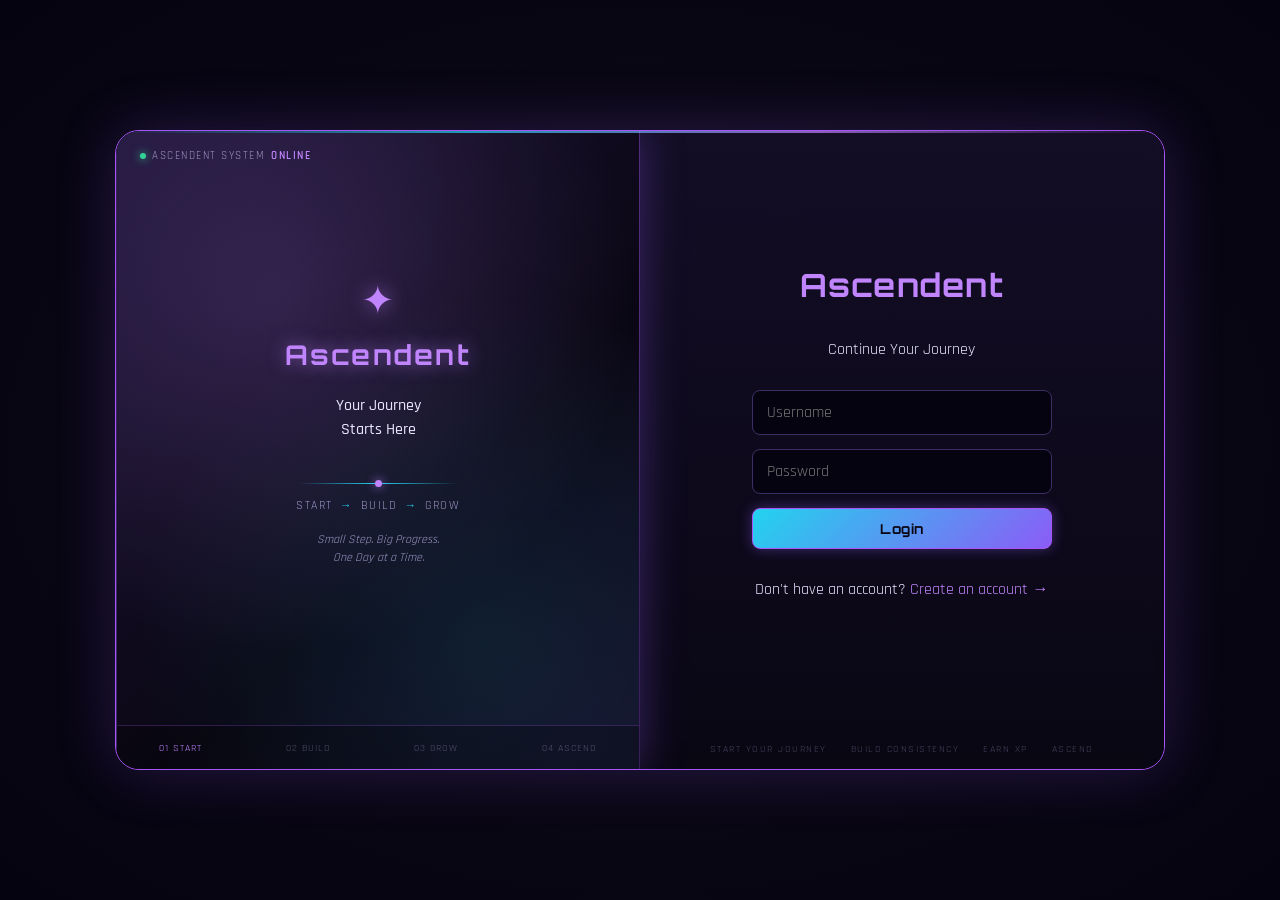
==== commit c5d148ba: "fix error in loading animation" ====
--- a/css/style.css
+++ b/css/style.css
@@ -1,7 +1,43 @@
-/* style.css — Ascendent "Arcane Neon" gamified theme */
-
-@import url('https://fonts.googleapis.com/css2?family=Orbitron:wght@600;700;900&family=Rajdhani:wght@400;500;600;700&display=swap');
-@import url('https://fonts.googleapis.com/css2?family=Bungee&family=Chakra+Petch:wght@400;500;600;700&display=swap');
+/* =========================================================
+   style.css — Ascendent "Arcane Neon" gamified theme  (cleaned)
+
+   INDEX
+    1. Fonts, variables, base
+    2. Auth page
+    3. Forms, buttons, inputs
+    4. App layout + page header
+    5. Stats + content grid
+    6. Dashboard helpers
+    7. Onboarding wizard
+    8. Coming soon
+    9. Habits list, modals
+   10. Toasts + reward animations
+   11. Progress (base, weekly chart, v2 rings)
+   12. Leaderboard
+   13. Responsive polish + links
+   14. Theme: Crimson
+   15. Theme picker cards
+   16. Theme: Jade
+   17. Post-login transition
+   18. Frontier dashboard
+   19. Habits (frontier)
+   20. Achievements v2
+   21. Settings (Untitled UI style)
+   22. Habits v2 cards
+   23. Theme: Void
+   24. Avatar glows
+   25. Flip system reset
+   26. Calendar
+   27. Accent colour system + RGB mixer
+
+   NOTE: the sidebar lives in sidebar.css, extra game styling in gamify.css.
+   ========================================================= */
+
+
+/* =========================================================
+   1. FONTS, VARIABLES, BASE
+   ========================================================= */
+@import url('https://fonts.googleapis.com/css2?family=Orbitron:wght@600;700;900&family=Rajdhani:wght@400;500;600;700&family=Bungee&family=Chakra+Petch:wght@400;500;600;700&family=Audiowide&family=Share+Tech+Mono&display=swap');
 
 :root {
   --font-display: 'Orbitron', sans-serif;
@@ -19,21 +55,30 @@
   --border-bright: #a855f7;
   --danger: #ff4d6d;
   --success: #34d399;
+  --accent-rgb: 139, 92, 246;
+  --accent-bright-rgb: 192, 132, 252;
+  --accent-cyan-rgb: 34, 211, 238;
+  --border-bright-rgb: 168, 85, 247;
 }
 
 * {
   box-sizing: border-box;
+}
+
+html {
+  overflow-x: hidden;
 }
 
 body {
   margin: 0;
   font-family: var(--font-body), sans-serif;
   background:
-    radial-gradient(ellipse at 20% 10%, rgba(139, 92, 246, 0.12) 0%, transparent 45%),
-    radial-gradient(ellipse at 80% 90%, rgba(34, 211, 238, 0.08) 0%, transparent 50%),
+    radial-gradient(ellipse at 20% 10%, rgba(var(--accent-rgb), 0.12) 0%, transparent 45%),
+    radial-gradient(ellipse at 80% 90%, rgba(var(--accent-cyan-rgb), 0.08) 0%, transparent 50%),
     var(--bg-deep);
   color: var(--text);
   min-height: 100vh;
+  overflow-x: hidden;
 }
 
 h1,
@@ -42,13 +87,16 @@
   font-family: var(--font-display), sans-serif;
 }
 
-/* ===== Auth page (Journey Portal, retheme) ===== */
+
+/* =========================================================
+   2. AUTH PAGE (Journey Portal)
+   ========================================================= */
 .auth-page {
   min-height: 100vh;
   display: flex;
   align-items: center;
   justify-content: center;
-  background: radial-gradient(ellipse at center, #150f28 0%, #0a0714 55%, #050310 100%);
+  background: radial-gradient(ellipse at center, var(--surface) 0%, var(--bg) 55%, var(--bg-deep) 100%);
   padding: 2rem;
   overflow: hidden;
 }
@@ -56,7 +104,7 @@
 .brand-mark {
   font-size: 40px;
   color: var(--accent-bright);
-  text-shadow: 0 0 20px rgba(192, 132, 252, 0.7);
+  text-shadow: 0 0 20px rgba(var(--accent-bright-rgb), 0.7);
 }
 
 .auth-shell {
@@ -69,7 +117,7 @@
   border-radius: 24px;
   overflow: hidden;
   border: 1px solid var(--border-bright);
-  box-shadow: 0 0 60px rgba(139, 92, 246, 0.22), inset 0 0 60px rgba(0, 0, 0, 0.5);
+  box-shadow: 0 0 60px rgba(var(--accent-rgb), 0.22), inset 0 0 60px rgba(0, 0, 0, 0.5);
   background: var(--bg);
 }
 
@@ -133,13 +181,13 @@
   overflow: hidden;
   pointer-events: none;
   background-image:
-    radial-gradient(1.5px 1.5px at 15% 25%, rgba(192, 132, 252, 0.4), transparent),
-    radial-gradient(1.5px 1.5px at 80% 20%, rgba(34, 211, 238, 0.35), transparent),
-    radial-gradient(1.5px 1.5px at 65% 75%, rgba(192, 132, 252, 0.3), transparent),
-    radial-gradient(1.5px 1.5px at 25% 80%, rgba(34, 211, 238, 0.3), transparent),
-    radial-gradient(1.5px 1.5px at 50% 50%, rgba(192, 132, 252, 0.25), transparent),
-    radial-gradient(1.5px 1.5px at 90% 60%, rgba(34, 211, 238, 0.3), transparent),
-    radial-gradient(1.5px 1.5px at 10% 60%, rgba(192, 132, 252, 0.25), transparent);
+    radial-gradient(1.5px 1.5px at 15% 25%, rgba(var(--accent-bright-rgb), 0.4), transparent),
+    radial-gradient(1.5px 1.5px at 80% 20%, rgba(var(--accent-cyan-rgb), 0.35), transparent),
+    radial-gradient(1.5px 1.5px at 65% 75%, rgba(var(--accent-bright-rgb), 0.3), transparent),
+    radial-gradient(1.5px 1.5px at 25% 80%, rgba(var(--accent-cyan-rgb), 0.3), transparent),
+    radial-gradient(1.5px 1.5px at 50% 50%, rgba(var(--accent-bright-rgb), 0.25), transparent),
+    radial-gradient(1.5px 1.5px at 90% 60%, rgba(var(--accent-cyan-rgb), 0.3), transparent),
+    radial-gradient(1.5px 1.5px at 10% 60%, rgba(var(--accent-bright-rgb), 0.25), transparent);
 }
 
 .journey-bg::before {
@@ -147,7 +195,7 @@
   position: absolute;
   width: 560px;
   height: 560px;
-  border: 1px solid rgba(168, 85, 247, 0.12);
+  border: 1px solid rgba(var(--border-bright-rgb), 0.12);
   border-radius: 50%;
   top: 50%;
   left: 50%;
@@ -159,7 +207,7 @@
   position: absolute;
   width: 380px;
   height: 380px;
-  border: 1px dashed rgba(34, 211, 238, 0.12);
+  border: 1px dashed rgba(var(--accent-cyan-rgb), 0.12);
   border-radius: 50%;
   top: 50%;
   left: 50%;
@@ -234,7 +282,7 @@
   height: 100%;
   z-index: 10;
   transition: transform 0.85s cubic-bezier(0.65, 0, 0.15, 1);
-  box-shadow: 0 0 40px rgba(139, 92, 246, 0.35);
+  box-shadow: 0 0 40px rgba(var(--accent-rgb), 0.35);
 }
 
 #authShell.right-panel-active .overlay-container {
@@ -246,11 +294,11 @@
   width: 100%;
   height: 100%;
   background:
-    radial-gradient(circle at 30% 25%, rgba(192, 132, 252, 0.18), transparent 60%),
-    radial-gradient(circle at 70% 80%, rgba(34, 211, 238, 0.1), transparent 55%),
-    linear-gradient(135deg, #1c1436 0%, #0a0714 60%, #150f28 100%);
-  border-left: 1px solid rgba(168, 85, 247, 0.3);
-  border-right: 1px solid rgba(168, 85, 247, 0.3);
+    radial-gradient(circle at 30% 25%, rgba(var(--accent-bright-rgb), 0.18), transparent 60%),
+    radial-gradient(circle at 70% 80%, rgba(var(--accent-cyan-rgb), 0.1), transparent 55%),
+    linear-gradient(135deg, var(--surface-2) 0%, var(--bg) 60%, var(--surface) 100%);
+  border-left: 1px solid rgba(var(--border-bright-rgb), 0.3);
+  border-right: 1px solid rgba(var(--border-bright-rgb), 0.3);
 }
 
 .overlay-panel {
@@ -283,7 +331,7 @@
   font-size: 1.7rem;
   letter-spacing: 2.5px;
   margin: 10px 0 6px;
-  text-shadow: 0 0 18px rgba(192, 132, 252, 0.6);
+  text-shadow: 0 0 18px rgba(var(--accent-bright-rgb), 0.6);
 }
 
 .overlay-tagline {
@@ -324,9 +372,9 @@
 }
 
 .overlay-btn:hover {
-  background: rgba(192, 132, 252, 0.15);
+  background: rgba(var(--accent-bright-rgb), 0.15);
   transform: translateY(-2px);
-  box-shadow: 0 0 16px rgba(192, 132, 252, 0.3);
+  box-shadow: 0 0 16px rgba(var(--accent-bright-rgb), 0.3);
 }
 
 .journey-path {
@@ -351,7 +399,7 @@
   height: 7px;
   border-radius: 50%;
   background: var(--accent-bright);
-  box-shadow: 0 0 10px rgba(192, 132, 252, 0.9);
+  box-shadow: 0 0 10px rgba(var(--accent-bright-rgb), 0.9);
   animation: dotPulse 2s ease-in-out infinite;
   z-index: 1;
 }
@@ -389,7 +437,7 @@
   display: flex;
   align-items: center;
   justify-content: space-around;
-  border-top: 1px solid rgba(168, 85, 247, 0.25);
+  border-top: 1px solid rgba(var(--border-bright-rgb), 0.25);
   background: rgba(0, 0, 0, 0.25);
 }
 
@@ -419,8 +467,9 @@
 .footer-ticker {
   position: absolute;
   bottom: 14px;
-  left: 0;
+  left: 50%;
   right: 0;
+  transition: left 0.85s cubic-bezier(0.65, 0, 0.15, 1), right 0.85s cubic-bezier(0.65, 0, 0.15, 1);
   z-index: 5;
   display: flex;
   justify-content: center;
@@ -428,6 +477,11 @@
   pointer-events: none;
 }
 
+#authShell.right-panel-active .footer-ticker {
+  left: 0;
+  right: 50%;
+}
+
 .footer-ticker span {
   font-size: 0.62rem;
   letter-spacing: 1.5px;
@@ -435,7 +489,78 @@
   opacity: 0.4;
 }
 
-/* ===== Forms, buttons, inputs ===== */
+@media (max-width: 900px) {
+  .auth-shell {
+    width: 92vw;
+    height: 80vh;
+  }
+}
+
+@media (max-width: 760px) {
+  .auth-page {
+    padding: 1rem;
+  }
+
+  .auth-shell {
+    display: block;
+    width: 94vw;
+    max-width: 420px;
+    height: auto;
+    max-height: none;
+    min-height: 0;
+  }
+
+  .system-status,
+  .journey-bg,
+  .footer-ticker,
+  .overlay-container {
+    display: none;
+  }
+
+  .form-container {
+    position: relative;
+    width: 100%;
+    padding: 2.2rem 1.6rem;
+    opacity: 1;
+    visibility: visible;
+    backdrop-filter: none;
+  }
+
+  .login-container {
+    display: flex;
+    animation: mobileFormIn 0.4s ease;
+  }
+
+  .register-container {
+    display: none;
+  }
+
+  #authShell.right-panel-active .login-container {
+    display: none;
+  }
+
+  #authShell.right-panel-active .register-container {
+    display: flex;
+    animation: mobileFormIn 0.4s ease;
+  }
+}
+
+@keyframes mobileFormIn {
+  from {
+    opacity: 0;
+    transform: translateY(12px);
+  }
+
+  to {
+    opacity: 1;
+    transform: translateY(0);
+  }
+}
+
+
+/* =========================================================
+   3. FORMS, BUTTONS, INPUTS
+   ========================================================= */
 form {
   display: flex;
   flex-direction: column;
@@ -459,7 +584,7 @@
 select:focus {
   outline: none;
   border-color: var(--accent-bright);
-  box-shadow: 0 0 0 3px rgba(192, 132, 252, 0.15);
+  box-shadow: 0 0 0 3px rgba(var(--accent-bright-rgb), 0.15);
 }
 
 button {
@@ -467,18 +592,18 @@
   border-radius: 8px;
   border: 1px solid var(--border-bright);
   background: linear-gradient(135deg, var(--accent-cyan) 0%, var(--accent) 100%);
-  color: #0a0714;
+  color: var(--bg);
   font-weight: 700;
   font-family: var(--font-display), sans-serif;
   font-size: 0.85rem;
   letter-spacing: 0.5px;
   cursor: pointer;
-  box-shadow: 0 0 14px rgba(139, 92, 246, 0.4);
+  box-shadow: 0 0 14px rgba(var(--accent-rgb), 0.4);
   transition: box-shadow 0.3s ease, transform 0.15s ease;
 }
 
 button:hover {
-  box-shadow: 0 0 24px rgba(192, 132, 252, 0.6);
+  box-shadow: 0 0 24px rgba(var(--accent-bright-rgb), 0.6);
   transform: translateY(-1px);
 }
 
@@ -488,75 +613,131 @@
   margin-top: 12px;
 }
 
-/* ===== Topbar ===== */
-.topbar {
+.field-label {
+  display: block;
+  text-align: left;
+  font-size: 0.8rem;
+  color: var(--text-secondary);
+  margin-bottom: 6px;
+}
+
+.primary-wide-btn {
+  width: 100%;
+  margin-top: 18px;
+  padding: 13px;
+}
+
+
+/* =========================================================
+   4. APP LAYOUT + PAGE HEADER
+   ========================================================= */
+.app-layout {
+  display: flex;
+  min-height: 100vh;
+}
+
+.main-content {
+  flex: 1;
+  padding: 2rem 2.5rem;
+  max-width: 900px;
+}
+
+.content-topbar {
   display: flex;
   justify-content: space-between;
   align-items: center;
-  padding: 1rem 2rem;
-  background: linear-gradient(180deg, var(--surface) 0%, var(--surface-2) 100%);
-  border-bottom: 2px solid var(--border-bright);
-}
-
-.topbar h2 {
-  color: var(--accent-bright);
+  margin-bottom: 24px;
+}
+
+.content-topbar h2 {
+  margin: 0 0 4px;
+  color: var(--text);
+}
+
+.subtext {
+  color: var(--text-secondary);
+  font-size: 0.85rem;
   margin: 0;
-  letter-spacing: 1px;
-}
-
-.topbar nav a,
-.topbar nav button {
-  margin-left: 18px;
-  color: var(--text);
-  text-decoration: none;
-  font-family: var(--font-body), sans-serif;
-  font-weight: 600;
-  background: none;
-  border: none;
+}
+
+.ghost-btn {
+  background: transparent;
+  border: 1px solid var(--border);
+  color: var(--text-secondary);
   box-shadow: none;
-  padding: 6px 10px;
-}
-
-.topbar nav a:hover,
-.topbar nav button:hover {
-  color: var(--accent-bright);
+}
+
+.ghost-btn:hover {
+  border-color: var(--accent-bright);
+  color: var(--accent-bright);
+  box-shadow: none;
   transform: none;
-  box-shadow: none;
-}
-
-/* ===== App layout / sidebar ===== */
-.dashboard {
-  max-width: 640px;
-  margin: 40px auto;
-  padding: 1rem;
-  display: flex;
-  flex-direction: column;
-  gap: 22px;
-}
-
-.mini-card,
-.log-activity,
-.boss-battle,
-.notes-section {
+}
+
+
+/* =========================================================
+   5. STATS + CONTENT GRID
+   ========================================================= */
+.stat-row {
+  display: grid;
+  grid-template-columns: repeat(3, 1fr);
+  gap: 16px;
+  margin-bottom: 24px;
+}
+
+.stat-card {
   background: linear-gradient(180deg, var(--surface) 0%, var(--surface-2) 100%);
   border: 1px solid var(--border);
-  border-radius: 14px;
-  padding: 1.3rem;
-  box-shadow: 0 0 16px rgba(0, 0, 0, 0.35);
-}
-
-.log-activity h3,
-.boss-battle h3,
-.notes-section h3 {
-  color: var(--accent-bright);
-  margin-top: 0;
-}
-
-.log-activity select {
-  width: 100%;
-  margin-bottom: 12px;
-}
-
+  border-radius: 12px;
+  padding: 16px;
+  display: flex;
+  align-items: center;
+  gap: 12px;
+  transition: transform 0.2s ease, box-shadow 0.2s ease;
+}
+
+.stat-card:hover {
+  transform: translateY(-3px);
+  box-shadow: 0 6px 20px rgba(var(--accent-rgb), 0.15);
+}
+
+.stat-icon {
+  font-size: 22px;
+}
+
+.stat-label {
+  font-size: 0.75rem;
+  color: var(--text-secondary);
+}
+
+.stat-value {
+  font-size: 1.1rem;
+  font-weight: 700;
+  color: var(--accent-bright);
+  font-family: var(--font-display), sans-serif;
+}
+
+.content-grid {
+  display: grid;
+  grid-template-columns: 1fr 1fr;
+  gap: 20px;
+  margin-bottom: 20px;
+}
+
+@media (max-width: 700px) {
+  .content-grid {
+    grid-template-columns: 1fr;
+  }
+
+  .stat-row {
+    grid-template-columns: 1fr;
+  }
+}
+
+
+/* =========================================================
+   6. DASHBOARD HELPERS
+   ========================================================= */
 .activity-buttons {
   display: flex;
   gap: 12px;
@@ -578,23 +759,6 @@
   gap: 8px;
 }
 
-.boss-hp-track {
-  height: 16px;
-  background: var(--bg-deep);
-  border: 1px solid var(--border);
-  border-radius: 8px;
-  overflow: hidden;
-  margin: 10px 0 6px;
-}
-
-.boss-hp-fill {
-  height: 100%;
-  background: linear-gradient(90deg, #ff4d6d, #ff8095);
-  width: 100%;
-  transition: width 0.4s ease;
-  box-shadow: 0 0 10px rgba(255, 77, 109, 0.6);
-}
-
 .boss-hp-text {
   font-size: 0.85rem;
   color: var(--text-secondary);
@@ -606,13 +770,6 @@
   color: var(--text-secondary);
   margin-top: 8px;
   font-style: italic;
-}
-
-.notes-section textarea {
-  width: 100%;
-  min-height: 70px;
-  resize: vertical;
-  margin-bottom: 8px;
 }
 
 #notesList {
@@ -631,259 +788,16 @@
   color: var(--text-secondary);
 }
 
-.card-page {
-  display: flex;
-  flex-direction: column;
-  align-items: center;
-  margin-top: 60px;
-}
-
-/* App layout with sidebar */
-.app-layout {
-  display: flex;
-  min-height: 100vh;
-}
-
-.sidebar {
-  width: 220px;
-  background: linear-gradient(180deg, var(--surface) 0%, var(--surface-2) 100%);
-  border-right: 2px solid var(--border-bright);
-  display: flex;
-  flex-direction: column;
-  padding: 1.5rem 1rem;
-}
-
-.sidebar-brand {
-  color: var(--accent-bright);
-  font-family: var(--font-display), sans-serif;
-  font-size: 1.1rem;
-  letter-spacing: 1px;
-  margin-bottom: 24px;
-  padding: 0 8px;
-  text-shadow: 0 0 12px rgba(192, 132, 252, 0.4);
-}
-
-.sidebar-nav {
-  display: flex;
-  flex-direction: column;
-  gap: 4px;
-  flex: 1;
-}
-
-.sidebar-nav a {
-  color: var(--text-secondary);
-  text-decoration: none;
-  padding: 10px 12px;
-  border-radius: 8px;
-  font-size: 0.9rem;
-}
-
-.sidebar-nav a:hover {
-  background: rgba(168, 85, 247, 0.12);
-  color: var(--text);
-}
-
-.sidebar-nav a.nav-active {
-  background: linear-gradient(90deg, rgba(168, 85, 247, 0.25), transparent);
-  color: var(--accent-bright);
-  border-left: 3px solid var(--accent-bright);
-}
-
-.sidebar-quote {
-  color: var(--text-secondary);
-  font-size: 0.75rem;
-  font-style: italic;
-  padding: 12px;
-  border-top: 1px solid var(--border);
-  margin-top: 12px;
-}
-
-.main-content {
-  flex: 1;
-  padding: 2rem 2.5rem;
-  max-width: 900px;
-}
-
-.content-topbar {
-  display: flex;
-  justify-content: space-between;
-  align-items: flex-start;
-  margin-bottom: 24px;
-}
-
-.content-topbar h2 {
-  margin: 0 0 4px;
-  color: var(--text);
-}
-
-.subtext {
-  color: var(--text-secondary);
-  font-size: 0.85rem;
-  margin: 0;
-}
-
-.ghost-btn {
-  background: transparent;
-  border: 1px solid var(--border);
-  color: var(--text-secondary);
-  box-shadow: none;
-}
-
-.ghost-btn:hover {
-  border-color: var(--accent-bright);
-  color: var(--accent-bright);
-  box-shadow: none;
-  transform: none;
-}
-
-.danger-text {
-  color: var(--danger) !important;
-  border-color: #b5324a !important;
-}
-
-.stat-row {
-  display: grid;
-  grid-template-columns: repeat(3, 1fr);
-  gap: 16px;
-  margin-bottom: 24px;
-}
-
-.stat-card {
-  background: linear-gradient(180deg, var(--surface) 0%, var(--surface-2) 100%);
-  border: 1px solid var(--border);
-  border-radius: 12px;
-  padding: 16px;
-  display: flex;
-  align-items: center;
-  gap: 12px;
-}
-
-.stat-icon {
-  font-size: 22px;
-}
-
-.stat-label {
-  font-size: 0.75rem;
-  color: var(--text-secondary);
-}
-
-.stat-value {
-  font-size: 1.1rem;
-  font-weight: 700;
-  color: var(--accent-bright);
-  font-family: var(--font-display), sans-serif;
-}
-
-.content-grid {
-  display: grid;
-  grid-template-columns: 1fr 1fr;
-  gap: 20px;
-  margin-bottom: 20px;
-}
-
-@media (max-width: 900px) {
-  .auth-shell {
-    width: 92vw;
-    height: 80vh;
-  }
-}
-
-@media (max-width: 760px) {
-  .auth-page {
-    padding: 1rem;
-  }
-
-  .auth-shell {
-    display: block;
-    width: 94vw;
-    max-width: 420px;
-    height: auto;
-    max-height: none;
-    min-height: 0;
-  }
-
-  .system-status,
-  .journey-bg,
-  .footer-ticker,
-  .overlay-container {
-    display: none;
-  }
-
-  .form-container {
-    position: relative;
-    width: 100%;
-    padding: 2.2rem 1.6rem;
-    opacity: 1;
-    visibility: visible;
-    backdrop-filter: none;
-  }
-
-  .login-container {
-    display: flex;
-    animation: mobileFormIn 0.4s ease;
-  }
-
-  .register-container {
-    display: none;
-  }
-
-  #authShell.right-panel-active .login-container {
-    display: none;
-  }
-
-  #authShell.right-panel-active .register-container {
-    display: flex;
-    animation: mobileFormIn 0.4s ease;
-  }
-}
-
-@keyframes mobileFormIn {
-  from {
-    opacity: 0;
-    transform: translateY(12px);
-  }
-
-  to {
-    opacity: 1;
-    transform: translateY(0);
-  }
-}
-
-@media (max-width: 700px) {
-  .app-layout {
-    flex-direction: column;
-  }
-
-  .sidebar {
-    width: 100%;
-    flex-direction: row;
-    overflow-x: auto;
-  }
-
-  .sidebar-nav {
-    flex-direction: row;
-  }
-
-  .sidebar-quote {
-    display: none;
-  }
-
-  .content-grid {
-    grid-template-columns: 1fr;
-  }
-
-  .stat-row {
-    grid-template-columns: 1fr;
-  }
-}
-
-/* ===== Onboarding wizard ===== */
+
+/* =========================================================
+   7. ONBOARDING WIZARD
+   ========================================================= */
 .onboarding-page {
   min-height: 100vh;
   display: flex;
   align-items: center;
   justify-content: center;
-  background: radial-gradient(ellipse at top, #1c1436 0%, var(--bg-deep) 70%);
+  background: radial-gradient(ellipse at top, var(--surface-2) 0%, var(--bg-deep) 70%);
   padding: 2rem;
 }
 
@@ -895,7 +809,7 @@
   border: 2px solid var(--border-bright);
   border-radius: 18px;
   text-align: center;
-  box-shadow: 0 0 40px rgba(139, 92, 246, 0.25);
+  box-shadow: 0 0 40px rgba(var(--accent-rgb), 0.25);
 }
 
 .onboarding-container h1 {
@@ -961,7 +875,6 @@
   padding: 13px 20px;
 }
 
-.category-grid,
 .habit-grid {
   display: grid;
   grid-template-columns: repeat(3, 1fr);
@@ -969,7 +882,6 @@
   margin: 20px 0;
 }
 
-.category-tile,
 .habit-tile {
   position: relative;
   padding: 16px 8px;
@@ -988,7 +900,6 @@
   transition: border-color 0.2s ease, transform 0.2s ease, box-shadow 0.2s ease;
 }
 
-.category-tile:hover,
 .habit-tile:hover {
   transform: translateY(-2px);
   box-shadow: none;
@@ -1009,32 +920,17 @@
   transition: opacity 0.2s ease, transform 0.2s ease;
 }
 
-.category-tile.selected,
 .habit-tile.selected {
   border-color: var(--accent-bright);
-  background: linear-gradient(180deg, rgba(168, 85, 247, 0.2), rgba(168, 85, 247, 0.06));
-  color: var(--accent-bright);
-  box-shadow: 0 0 16px rgba(139, 92, 246, 0.35);
+  background: linear-gradient(180deg, rgba(var(--border-bright-rgb), 0.2), rgba(var(--border-bright-rgb), 0.06));
+  color: var(--accent-bright);
+  box-shadow: 0 0 16px rgba(var(--accent-rgb), 0.35);
   transform: scale(1.03);
 }
 
 .habit-tile.selected .habit-check {
   opacity: 1;
   transform: scale(1);
-}
-
-.field-label {
-  display: block;
-  text-align: left;
-  font-size: 0.8rem;
-  color: var(--text-secondary);
-  margin-bottom: 6px;
-}
-
-.primary-wide-btn {
-  width: 100%;
-  margin-top: 18px;
-  padding: 13px;
 }
 
 .target-list {
@@ -1118,8 +1014,8 @@
 
 .difficulty-card.selected {
   border-color: var(--accent-bright);
-  background: linear-gradient(180deg, rgba(168, 85, 247, 0.2), rgba(168, 85, 247, 0.06));
-  box-shadow: 0 0 16px rgba(139, 92, 246, 0.35);
+  background: linear-gradient(180deg, rgba(var(--border-bright-rgb), 0.2), rgba(var(--border-bright-rgb), 0.06));
+  box-shadow: 0 0 16px rgba(var(--accent-rgb), 0.35);
 }
 
 .profile-ready-pulse {
@@ -1130,11 +1026,11 @@
 
   0%,
   100% {
-    text-shadow: 0 0 12px rgba(192, 132, 252, 0.5);
+    text-shadow: 0 0 12px rgba(var(--accent-bright-rgb), 0.5);
   }
 
   50% {
-    text-shadow: 0 0 30px rgba(192, 132, 252, 0.9);
+    text-shadow: 0 0 30px rgba(var(--accent-bright-rgb), 0.9);
   }
 }
 
@@ -1142,7 +1038,10 @@
   margin: 24px 0;
 }
 
-/* ===== Coming-soon placeholder ===== */
+
+/* =========================================================
+   8. COMING SOON
+   ========================================================= */
 .coming-soon-panel {
   background: linear-gradient(180deg, var(--surface) 0%, var(--surface-2) 100%);
   border: 1px dashed var(--border-bright);
@@ -1170,7 +1069,10 @@
   margin: 0;
 }
 
-/* ===== Habits page ===== */
+
+/* =========================================================
+   9. HABITS LIST + MODALS
+   ========================================================= */
 .habit-list {
   display: flex;
   flex-direction: column;
@@ -1178,65 +1080,6 @@
   max-width: 620px;
 }
 
-.habit-card {
-  background: linear-gradient(180deg, var(--surface) 0%, var(--surface-2) 100%);
-  border: 1px solid var(--border);
-  border-radius: 14px;
-  padding: 16px 18px;
-}
-
-.habit-card-header {
-  display: flex;
-  align-items: center;
-  gap: 12px;
-  margin-bottom: 10px;
-}
-
-.habit-card-icon {
-  font-size: 26px;
-}
-
-.habit-card-title {
-  flex: 1;
-}
-
-.habit-card-name {
-  font-weight: 600;
-  font-size: 1rem;
-}
-
-.habit-card-meta {
-  font-size: 0.78rem;
-  color: var(--text-secondary);
-}
-
-.habit-card-streak {
-  font-size: 0.9rem;
-  color: var(--accent-bright);
-  white-space: nowrap;
-}
-
-.habit-card-actions {
-  display: flex;
-  gap: 8px;
-  margin-top: 12px;
-  flex-wrap: wrap;
-}
-
-.habit-card-actions button {
-  flex: 1;
-  min-width: 80px;
-  font-size: 0.82rem;
-  padding: 8px 10px;
-}
-
-.habit-miss-btn {
-  background: linear-gradient(135deg, #ff8095 0%, var(--danger) 100%);
-  border-color: #b5324a;
-  color: #2a0512;
-}
-
-/* Modals */
 .modal-overlay {
   display: none;
   position: fixed;
@@ -1258,7 +1101,7 @@
   padding: 1.8rem;
   max-width: 380px;
   width: 90%;
-  box-shadow: 0 0 40px rgba(139, 92, 246, 0.3);
+  box-shadow: 0 0 40px rgba(var(--accent-rgb), 0.3);
   text-align: left;
 }
 
@@ -1316,10 +1159,13 @@
 .reason-tile.selected {
   border-color: var(--accent-bright);
   color: var(--accent-bright);
-  background: linear-gradient(180deg, rgba(168, 85, 247, 0.2), rgba(168, 85, 247, 0.06));
-}
-
-/* Toasts */
+  background: linear-gradient(180deg, rgba(var(--border-bright-rgb), 0.2), rgba(var(--border-bright-rgb), 0.06));
+}
+
+
+/* =========================================================
+   10. TOASTS + REWARD ANIMATIONS
+   ========================================================= */
 .toast-container {
   position: fixed;
   bottom: 24px;
@@ -1334,24 +1180,138 @@
 
 .game-toast {
   background: linear-gradient(135deg, var(--accent-cyan) 0%, var(--accent) 100%);
-  color: #0a0714;
+  color: var(--bg-deep);
   font-weight: 700;
   font-family: var(--font-display), sans-serif;
   font-size: 0.8rem;
-  padding: 10px 20px;
+  padding: 10px 22px;
   border-radius: 30px;
-  box-shadow: 0 0 24px rgba(139, 92, 246, 0.5);
+  border: 1px solid color-mix(in srgb, var(--accent-bright) 60%, transparent);
+  box-shadow: 0 0 24px color-mix(in srgb, var(--accent-bright) 45%, transparent);
   opacity: 0;
-  transform: translateY(10px);
-  transition: opacity 0.3s ease, transform 0.3s ease;
+  transform: translateY(16px) scale(0.85);
+  transition: opacity 0.3s ease, transform 0.45s cubic-bezier(0.34, 1.56, 0.64, 1);
 }
 
 .game-toast.show {
   opacity: 1;
-  transform: translateY(0);
-}
-
-/* ===== Reward animations ===== */
+  transform: translateY(0) scale(1);
+}
+
+/* Confetti burst */
+.confetti-burst {
+  position: fixed;
+  width: 0;
+  height: 0;
+  z-index: 500;
+  pointer-events: none;
+}
+
+.confetti-piece {
+  position: absolute;
+  width: 6px;
+  height: 6px;
+  border-radius: 2px;
+  opacity: 1;
+  animation: confettiPop 0.9s cubic-bezier(0.22, 1, 0.36, 1) forwards;
+}
+
+@keyframes confettiPop {
+  0% {
+    transform: translate(0, 0) rotate(0deg) scale(1);
+    opacity: 1;
+  }
+
+  70% {
+    opacity: 1;
+  }
+
+  100% {
+    transform: translate(var(--dx), calc(var(--dy) + 40px)) rotate(280deg) scale(0.4);
+    opacity: 0;
+  }
+}
+
+/* Level-up / tier title bounce */
+.reward-title-bounce {
+  animation: titleBounce 0.6s cubic-bezier(0.34, 1.56, 0.64, 1);
+}
+
+@keyframes titleBounce {
+  0% {
+    transform: scale(0.4);
+    opacity: 0;
+  }
+
+  60% {
+    transform: scale(1.15);
+    opacity: 1;
+  }
+
+  100% {
+    transform: scale(1);
+    opacity: 1;
+  }
+}
+
+/* Achievement unlock banner */
+.achievement-banner {
+  position: fixed;
+  top: 20px;
+  left: 50%;
+  transform: translate(-50%, -30px);
+  z-index: 500;
+  display: flex;
+  align-items: center;
+  gap: 12px;
+  background: linear-gradient(135deg, var(--surface) 0%, var(--surface-2) 100%);
+  border: 1px solid var(--accent-bright);
+  border-radius: 14px;
+  padding: 12px 20px;
+  box-shadow: 0 0 30px color-mix(in srgb, var(--accent-bright) 45%, transparent);
+  opacity: 0;
+  transition: opacity 0.35s ease, transform 0.4s cubic-bezier(0.34, 1.56, 0.64, 1);
+  pointer-events: none;
+}
+
+.achievement-banner.show {
+  opacity: 1;
+  transform: translate(-50%, 0);
+}
+
+.achievement-banner-icon {
+  font-size: 26px;
+  animation: bannerIconSpin 0.6s ease;
+  filter: drop-shadow(0 0 10px var(--accent-bright));
+}
+
+@keyframes bannerIconSpin {
+  0% {
+    transform: rotate(-30deg) scale(0.5);
+  }
+
+  60% {
+    transform: rotate(10deg) scale(1.15);
+  }
+
+  100% {
+    transform: rotate(0deg) scale(1);
+  }
+}
+
+.achievement-banner-title {
+  font-size: 0.65rem;
+  letter-spacing: 1px;
+  color: var(--text-secondary);
+}
+
+.achievement-banner-name {
+  font-family: var(--font-display), sans-serif;
+  font-size: 0.9rem;
+  color: var(--accent-bright);
+}
+
+/* Floating XP */
 .floating-xp {
   position: fixed;
   font-family: var(--font-display), sans-serif;
@@ -1360,7 +1320,7 @@
   font-size: 1.3rem;
   pointer-events: none;
   z-index: 300;
-  text-shadow: 0 0 12px rgba(34, 211, 238, 0.8);
+  text-shadow: 0 0 12px rgba(var(--accent-cyan-rgb), 0.8);
   animation: floatUp 1.1s ease-out forwards;
   transform: translateX(-50%);
 }
@@ -1382,6 +1342,7 @@
   }
 }
 
+/* Level-up / tier overlay */
 .reward-overlay {
   position: fixed;
   inset: 0;
@@ -1440,7 +1401,7 @@
   font-family: var(--font-display), sans-serif;
   font-size: 2.4rem;
   color: var(--accent-bright);
-  text-shadow: 0 0 34px rgba(192, 132, 252, 0.9);
+  text-shadow: 0 0 34px rgba(var(--accent-bright-rgb), 0.9);
   letter-spacing: 2px;
 }
 
@@ -1456,7 +1417,7 @@
   margin: auto;
   width: 320px;
   height: 320px;
-  background: radial-gradient(circle, rgba(139, 92, 246, 0.4), transparent 70%);
+  background: radial-gradient(circle, rgba(var(--accent-rgb), 0.4), transparent 70%);
   border-radius: 50%;
   animation: burstPulse 1.7s ease forwards;
 }
@@ -1477,65 +1438,10 @@
   }
 }
 
-/* ===== Achievements ===== */
-.achievement-grid {
-  display: grid;
-  grid-template-columns: repeat(auto-fill, minmax(180px, 1fr));
-  gap: 14px;
-  max-width: 800px;
-}
-
-.achievement-card {
-  background: linear-gradient(180deg, var(--surface) 0%, var(--surface-2) 100%);
-  border: 1px solid var(--border);
-  border-radius: 14px;
-  padding: 18px 14px;
-  text-align: center;
-}
-
-.achievement-card.unlocked {
-  border-color: var(--border-bright);
-  box-shadow: 0 0 20px rgba(139, 92, 246, 0.3);
-}
-
-.achievement-card.locked {
-  opacity: 0.5;
-}
-
-.achievement-icon {
-  font-size: 34px;
-  margin-bottom: 8px;
-}
-
-.achievement-name {
-  font-family: var(--font-display), sans-serif;
-  font-weight: 700;
-  color: var(--text);
-  margin-bottom: 4px;
-  font-size: 0.85rem;
-}
-
-.achievement-desc {
-  font-size: 0.78rem;
-  color: var(--text-secondary);
-  margin-bottom: 10px;
-}
-
-.achievement-badge {
-  display: inline-block;
-  font-size: 0.7rem;
-  padding: 3px 10px;
-  border-radius: 20px;
-  background: rgba(168, 85, 247, 0.2);
-  color: var(--accent-bright);
-}
-
-.achievement-badge.locked-badge {
-  background: rgba(255, 255, 255, 0.06);
-  color: var(--text-secondary);
-}
-
-/* ===== Progress page ===== */
+
+/* =========================================================
+   11. PROGRESS
+   ========================================================= */
 .progress-panel {
   background: linear-gradient(180deg, var(--surface) 0%, var(--surface-2) 100%);
   border: 1px solid var(--border);
@@ -1572,33 +1478,21 @@
 }
 
 .heat-1 {
-  background: rgba(139, 92, 246, 0.22);
+  background: rgba(var(--accent-rgb), 0.22);
 }
 
 .heat-2 {
-  background: rgba(139, 92, 246, 0.5);
+  background: rgba(var(--accent-rgb), 0.5);
 }
 
 .heat-3 {
-  background: rgba(192, 132, 252, 0.85);
-  color: #0a0714;
+  background: rgba(var(--accent-bright-rgb), 0.85);
+  color: var(--bg);
 }
 
 .recap-box p {
   margin: 6px 0;
   font-size: 0.9rem;
-}
-
-.category-progress-list {
-  display: flex;
-  flex-direction: column;
-  gap: 12px;
-}
-
-.category-progress-label {
-  font-size: 0.85rem;
-  display: block;
-  margin-bottom: 6px;
 }
 
 .excuse-row,
@@ -1627,511 +1521,7 @@
   font-weight: 700;
 }
 
-/* ===== Leaderboard ===== */
-.leaderboard-tabs {
-  display: flex;
-  gap: 8px;
-  margin-bottom: 24px;
-}
-
-.lb-tab {
-  background: var(--bg-deep);
-  border: 1px solid var(--border);
-  color: var(--text-secondary);
-  padding: 9px 18px;
-  border-radius: 20px;
-  font-size: 0.85rem;
-  box-shadow: none;
-}
-
-.lb-tab.active {
-  background: linear-gradient(135deg, var(--accent-cyan) 0%, var(--accent) 100%);
-  color: #0a0714;
-  border-color: var(--border-bright);
-}
-
-.podium {
-  display: flex;
-  align-items: flex-end;
-  justify-content: center;
-  gap: 16px;
-  margin-bottom: 30px;
-  min-height: 200px;
-}
-
-.podium-spot {
-  display: flex;
-  flex-direction: column;
-  align-items: center;
-  animation: podiumRise 0.5s ease backwards;
-}
-
-.podium-rank-1 {
-  animation-delay: 0.1s;
-}
-
-.podium-rank-2 {
-  animation-delay: 0.25s;
-}
-
-.podium-rank-3 {
-  animation-delay: 0.4s;
-}
-
-@keyframes podiumRise {
-  from {
-    opacity: 0;
-    transform: translateY(20px);
-  }
-
-  to {
-    opacity: 1;
-    transform: translateY(0);
-  }
-}
-
-.podium-medal {
-  font-size: 26px;
-  margin-bottom: 4px;
-}
-
-.podium-avatar {
-  width: 54px;
-  height: 54px;
-  border-radius: 50%;
-  background: var(--bg-deep);
-  border: 2px solid var(--border-bright);
-  display: flex;
-  align-items: center;
-  justify-content: center;
-  font-weight: 700;
-  color: var(--accent-bright);
-  margin-bottom: 6px;
-}
-
-.podium-name {
-  font-size: 0.85rem;
-  font-weight: 600;
-}
-
-.podium-level {
-  font-size: 0.75rem;
-  color: var(--text-secondary);
-  margin-bottom: 6px;
-}
-
-.podium-pillar {
-  width: 80px;
-  border-radius: 8px 8px 0 0;
-  background: linear-gradient(180deg, var(--surface-2), var(--surface));
-  border: 1px solid var(--border);
-  border-bottom: none;
-}
-
-.podium-rank-1 .podium-pillar {
-  height: 90px;
-  border-color: var(--border-bright);
-}
-
-.podium-rank-2 .podium-pillar {
-  height: 60px;
-}
-
-.podium-rank-3 .podium-pillar {
-  height: 40px;
-}
-
-.podium-spot.is-you .podium-avatar {
-  box-shadow: 0 0 18px rgba(139, 92, 246, 0.7);
-}
-
-.leaderboard-list {
-  display: flex;
-  flex-direction: column;
-  gap: 6px;
-  max-width: 720px;
-}
-
-.lb-row {
-  display: grid;
-  grid-template-columns: 40px 40px 1fr 60px 90px 60px 55px;
-  align-items: center;
-  gap: 10px;
-  background: linear-gradient(180deg, var(--surface) 0%, var(--surface-2) 100%);
-  border: 1px solid var(--border);
-  border-radius: 10px;
-  padding: 10px 14px;
-  font-size: 0.82rem;
-  transition: transform 0.15s ease;
-}
-
-.lb-row:hover {
-  transform: translateX(4px);
-}
-
-.lb-row.is-you {
-  border-color: var(--border-bright);
-  box-shadow: 0 0 16px rgba(139, 92, 246, 0.3);
-}
-
-.lb-rank {
-  color: var(--text-secondary);
-  font-weight: 700;
-}
-
-.lb-avatar {
-  width: 28px;
-  height: 28px;
-  border-radius: 50%;
-  background: var(--bg-deep);
-  border: 1px solid var(--border);
-  display: flex;
-  align-items: center;
-  justify-content: center;
-  font-size: 0.65rem;
-  color: var(--accent-bright);
-}
-
-.you-tag {
-  font-size: 0.6rem;
-  background: var(--accent-bright);
-  color: #0a0714;
-  padding: 1px 6px;
-  border-radius: 10px;
-  margin-left: 4px;
-}
-
-.lb-xp,
-.lb-streak,
-.lb-consistency,
-.lb-level {
-  color: var(--text-secondary);
-  font-size: 0.78rem;
-  white-space: nowrap;
-}
-
-@media (max-width: 700px) {
-  .lb-row {
-    grid-template-columns: 30px 30px 1fr 50px;
-  }
-
-  .lb-xp,
-  .lb-streak,
-  .lb-consistency {
-    display: none;
-  }
-
-  .podium {
-    gap: 8px;
-  }
-
-  .podium-pillar {
-    width: 60px;
-  }
-}
-
-/* ===== Settings ===== */
-.settings-panel {
-  background: linear-gradient(180deg, var(--surface) 0%, var(--surface-2) 100%);
-  border: 1px solid var(--border);
-  border-radius: 14px;
-  padding: 1.3rem;
-  margin-bottom: 18px;
-  max-width: 560px;
-}
-
-.settings-panel h3 {
-  margin-top: 0;
-  color: var(--accent-bright);
-}
-
-.settings-row {
-  display: flex;
-  justify-content: space-between;
-  align-items: center;
-  padding: 10px 0;
-  border-bottom: 1px solid var(--border);
-}
-
-.settings-row:last-child {
-  border-bottom: none;
-}
-
-.accent-swatches {
-  display: flex;
-  gap: 10px;
-  margin: 10px 0;
-}
-
-.swatch {
-  width: 32px;
-  height: 32px;
-  border-radius: 50%;
-  border: 2px solid transparent;
-  cursor: pointer;
-  box-shadow: none;
-  padding: 0;
-}
-
-.swatch.selected {
-  border-color: var(--text);
-  transform: scale(1.15);
-}
-
-.toggle-switch {
-  position: relative;
-  display: inline-block;
-  width: 44px;
-  height: 24px;
-  flex-shrink: 0;
-}
-
-.toggle-switch input {
-  opacity: 0;
-  width: 0;
-  height: 0;
-}
-
-.toggle-slider {
-  position: absolute;
-  cursor: pointer;
-  inset: 0;
-  background: var(--bg-deep);
-  border: 1px solid var(--border);
-  border-radius: 24px;
-  transition: 0.25s;
-}
-
-.toggle-slider::before {
-  content: '';
-  position: absolute;
-  height: 16px;
-  width: 16px;
-  left: 3px;
-  bottom: 3px;
-  background: var(--text-secondary);
-  border-radius: 50%;
-  transition: 0.25s;
-}
-
-.toggle-switch input:checked+.toggle-slider {
-  background: linear-gradient(135deg, var(--accent-cyan), var(--accent));
-  border-color: var(--border-bright);
-}
-
-.toggle-switch input:checked+.toggle-slider::before {
-  transform: translateX(20px);
-  background: #0a0714;
-}
-
-/* ===== Global responsive polish ===== */
-@media (max-width: 480px) {
-  .auth-container {
-    padding: 1.6rem;
-    margin: 40px auto;
-  }
-
-  .main-content {
-    padding: 1.2rem;
-  }
-
-  .content-topbar {
-    flex-direction: column;
-    align-items: flex-start;
-    gap: 10px;
-  }
-
-  .stat-row {
-    grid-template-columns: 1fr;
-  }
-
-  .habit-grid {
-    grid-template-columns: repeat(2, 1fr);
-  }
-
-  .difficulty-grid {
-    grid-template-columns: 1fr;
-  }
-
-  .card-share-row {
-    flex-wrap: wrap;
-  }
-
-  .flip-container,
-  .player-card {
-    width: 100%;
-    max-width: 340px;
-  }
-}
-
-html {
-  overflow-x: hidden;
-}
-
-body {
-  overflow-x: hidden;
-}
-
-a {
-  color: var(--accent-bright);
-  text-decoration: none;
-  transition: color 0.2s ease;
-}
-
-a:hover {
-  color: var(--accent-cyan);
-  text-decoration: underline;
-}
-
-a:visited {
-  color: var(--accent-bright);
-}
-
-/* ===== Dashboard redesign: hero banner + XP ring ===== */
-.dash-hero {
-  display: flex;
-  justify-content: space-between;
-  align-items: center;
-  background: linear-gradient(135deg, var(--surface) 0%, var(--surface-2) 100%);
-  border: 1px solid var(--border);
-  border-radius: 16px;
-  padding: 1.4rem 1.8rem;
-  margin-bottom: 24px;
-  box-shadow: 0 0 20px rgba(139, 92, 246, 0.12);
-}
-
-.dash-hero-left {
-  display: flex;
-  align-items: center;
-  gap: 16px;
-}
-
-.dash-avatar {
-  width: 52px;
-  height: 52px;
-  border-radius: 50%;
-  background: radial-gradient(circle, var(--surface-2), var(--bg-deep));
-  border: 2px solid var(--accent-bright);
-  display: flex;
-  align-items: center;
-  justify-content: center;
-  font-family: var(--font-display), sans-serif;
-  font-weight: 700;
-  color: var(--accent-bright);
-  flex-shrink: 0;
-  box-shadow: 0 0 14px rgba(192, 132, 252, 0.4);
-}
-
-.dash-hero h2 {
-  margin: 0 0 2px;
-}
-
-.dash-hero-right {
-  display: flex;
-  align-items: center;
-  gap: 18px;
-}
-
-.xp-ring {
-  position: relative;
-  width: 62px;
-  height: 62px;
-}
-
-.xp-ring svg {
-  width: 100%;
-  height: 100%;
-  transform: rotate(-90deg);
-}
-
-.ring-track {
-  fill: none;
-  stroke: var(--bg-deep);
-  stroke-width: 6;
-}
-
-.ring-fill {
-  fill: none;
-  stroke: url(#none);
-  stroke: var(--accent-cyan);
-  stroke-width: 6;
-  stroke-linecap: round;
-  transition: stroke-dashoffset 0.8s ease;
-}
-
-.ring-label {
-  position: absolute;
-  inset: 0;
-  display: flex;
-  flex-direction: column;
-  align-items: center;
-  justify-content: center;
-  font-family: var(--font-display), sans-serif;
-  font-weight: 700;
-  color: var(--text);
-  font-size: 15px;
-  line-height: 1;
-}
-
-.ring-label small {
-  font-size: 7px;
-  color: var(--text-secondary);
-  letter-spacing: 1px;
-  margin-top: 2px;
-}
-
-/* Stat card icon accents */
-.stat-icon-a {
-  color: #f5c451;
-}
-
-.stat-icon-b {
-  color: #ff6b8f;
-}
-
-.stat-icon-c {
-  color: var(--accent-cyan);
-}
-
-.stat-card {
-  transition: transform 0.2s ease, box-shadow 0.2s ease;
-}
-
-.stat-card:hover {
-  transform: translateY(-3px);
-  box-shadow: 0 6px 20px rgba(139, 92, 246, 0.15);
-}
-
-.panel-icon {
-  margin-right: 6px;
-}
-
-.log-activity,
-.boss-battle,
-.notes-section {
-  transition: box-shadow 0.2s ease;
-}
-
-.log-activity:hover,
-.boss-battle:hover,
-.notes-section:hover {
-  box-shadow: 0 0 22px rgba(139, 92, 246, 0.18);
-}
-
-@media (max-width: 600px) {
-  .dash-hero {
-    flex-direction: column;
-    align-items: flex-start;
-    gap: 16px;
-  }
-
-  .dash-hero-right {
-    width: 100%;
-    justify-content: space-between;
-  }
-}
-
-/* ===== Weekly bar chart (Progress page) ===== */
+/* Weekly bar chart */
 .weekly-chart {
   display: flex;
   align-items: flex-end;
@@ -2164,7 +1554,7 @@
   height: 0%;
   border-radius: 6px 6px 3px 3px;
   background: linear-gradient(180deg, var(--accent-cyan), var(--accent));
-  box-shadow: 0 0 10px rgba(139, 92, 246, 0.4);
+  box-shadow: 0 0 10px rgba(var(--accent-rgb), 0.4);
   animation: barGrow 0.8s ease forwards;
   animation-delay: 0.1s;
 }
@@ -2185,8 +1575,468 @@
   margin-top: 6px;
 }
 
-/* ===== CRIMSON CIRCUIT THEME — activated via [data-theme="crimson"] on <html> ===== */
-
+/* Progress v2 — ring style */
+.progress-hero {
+  display: flex;
+  align-items: center;
+  gap: 30px;
+  background: linear-gradient(160deg, var(--surface) 0%, var(--surface-2) 100%);
+  border: 1px solid var(--border);
+  border-radius: 20px;
+  padding: 1.8rem;
+  margin-bottom: 22px;
+}
+
+.progress-hero-ring {
+  --pct: 0;
+  width: 130px;
+  height: 130px;
+  border-radius: 50%;
+  flex-shrink: 0;
+  background: conic-gradient(var(--accent-bright) calc(var(--pct) * 1%), var(--bg-deep) 0);
+  display: flex;
+  align-items: center;
+  justify-content: center;
+  box-shadow: 0 0 24px color-mix(in srgb, var(--accent-bright) 25%, transparent);
+  transition: background 0.6s ease;
+}
+
+.progress-hero-inner {
+  width: 100px;
+  height: 100px;
+  border-radius: 50%;
+  background: var(--bg-deep);
+  display: flex;
+  flex-direction: column;
+  align-items: center;
+  justify-content: center;
+}
+
+.progress-hero-inner span {
+  font-family: var(--font-display), sans-serif;
+  font-size: 1.3rem;
+  color: var(--text);
+}
+
+.progress-hero-inner small {
+  font-size: 0.62rem;
+  color: var(--text-secondary);
+  margin-top: 2px;
+}
+
+.progress-hero-stats {
+  display: flex;
+  flex-direction: column;
+  gap: 14px;
+  flex: 1;
+}
+
+.hero-stat-item {
+  display: flex;
+  align-items: center;
+  gap: 12px;
+}
+
+.hero-stat-icon {
+  font-size: 20px;
+}
+
+.hero-stat-label {
+  font-size: 0.72rem;
+  color: var(--text-secondary);
+}
+
+.hero-stat-value {
+  font-family: var(--font-display), sans-serif;
+  font-size: 1rem;
+  color: var(--accent-bright);
+}
+
+.ring-course-list {
+  display: grid;
+  grid-template-columns: repeat(auto-fill, minmax(200px, 1fr));
+  gap: 16px;
+}
+
+.ring-course-card {
+  display: flex;
+  align-items: center;
+  gap: 14px;
+  background: var(--bg-deep);
+  border: 1px solid var(--border);
+  border-radius: 14px;
+  padding: 14px;
+}
+
+.mini-ring {
+  --pct: 0;
+  width: 56px;
+  height: 56px;
+  border-radius: 50%;
+  flex-shrink: 0;
+  background: conic-gradient(var(--accent-cyan) calc(var(--pct) * 1%), var(--surface-2) 0);
+  display: flex;
+  align-items: center;
+  justify-content: center;
+}
+
+.mini-ring-inner {
+  width: 42px;
+  height: 42px;
+  border-radius: 50%;
+  background: var(--bg-deep);
+  display: flex;
+  align-items: center;
+  justify-content: center;
+  font-size: 0.68rem;
+  color: var(--text);
+}
+
+.ring-course-name {
+  font-size: 0.85rem;
+  font-weight: 600;
+}
+
+.ring-course-level {
+  font-size: 0.7rem;
+  color: var(--text-secondary);
+}
+
+@media (max-width: 600px) {
+  .progress-hero {
+    flex-direction: column;
+    text-align: center;
+  }
+
+  .progress-hero-stats {
+    width: 100%;
+  }
+}
+
+
+/* =========================================================
+   12. LEADERBOARD
+   ========================================================= */
+.leaderboard-tabs {
+  display: flex;
+  gap: 8px;
+  margin-bottom: 24px;
+}
+
+.lb-tab {
+  background: var(--bg-deep);
+  border: 1px solid var(--border);
+  color: var(--text-secondary);
+  padding: 9px 18px;
+  border-radius: 20px;
+  font-size: 0.85rem;
+  box-shadow: none;
+}
+
+.lb-tab.active {
+  background: linear-gradient(135deg, var(--accent-cyan) 0%, var(--accent) 100%);
+  color: var(--bg-deep);
+  border-color: var(--border-bright);
+}
+
+.lb-spotlight {
+  position: relative;
+  background: linear-gradient(160deg, color-mix(in srgb, var(--accent-bright) 14%, var(--surface)) 0%, var(--surface-2) 100%);
+  border: 1px solid var(--border-bright);
+  border-radius: 20px;
+  padding: 2rem 1.5rem 1.6rem;
+  text-align: center;
+  max-width: 420px;
+  margin: 0 auto 30px;
+  box-shadow: 0 0 34px color-mix(in srgb, var(--accent-bright) 25%, transparent);
+  animation: spotlightRise 0.5s cubic-bezier(0.16, 1, 0.3, 1);
+}
+
+@keyframes spotlightRise {
+  from {
+    opacity: 0;
+    transform: translateY(16px) scale(0.96);
+  }
+
+  to {
+    opacity: 1;
+    transform: translateY(0) scale(1);
+  }
+}
+
+.lb-crown {
+  font-size: 30px;
+  margin-bottom: 4px;
+  filter: drop-shadow(0 0 10px color-mix(in srgb, var(--accent-bright) 60%, transparent));
+}
+
+.lb-spotlight-avatar {
+  width: 76px;
+  height: 76px;
+  border-radius: 50%;
+  margin: 6px auto 10px;
+  background: radial-gradient(circle, var(--surface-2), var(--bg-deep));
+  border: 3px solid var(--accent-bright);
+  display: flex;
+  align-items: center;
+  justify-content: center;
+  font-family: var(--font-display), sans-serif;
+  font-size: 22px;
+  font-weight: 700;
+  color: var(--accent-bright);
+  box-shadow: 0 0 24px color-mix(in srgb, var(--accent-bright) 55%, transparent);
+}
+
+.lb-spotlight-avatar.is-you {
+  border-color: var(--accent-cyan);
+}
+
+.lb-spotlight-name {
+  font-size: 1.1rem;
+  font-weight: 700;
+}
+
+.lb-spotlight-title {
+  font-size: 0.8rem;
+  color: var(--text-secondary);
+  margin-bottom: 16px;
+}
+
+.lb-spotlight-stats {
+  display: flex;
+  justify-content: space-around;
+  border-top: 1px solid var(--border);
+  padding-top: 14px;
+}
+
+.lb-spotlight-stats div {
+  display: flex;
+  flex-direction: column;
+  gap: 2px;
+}
+
+.lb-spotlight-stats span {
+  font-family: var(--font-display), sans-serif;
+  font-size: 1rem;
+  color: var(--accent-bright);
+}
+
+.lb-spotlight-stats small {
+  font-size: 0.65rem;
+  color: var(--text-secondary);
+}
+
+.lb-rank-list {
+  display: flex;
+  flex-direction: column;
+  gap: 8px;
+  max-width: 720px;
+}
+
+.lb-row-v2 {
+  display: grid;
+  grid-template-columns: 34px 42px 1fr 120px 80px;
+  align-items: center;
+  gap: 12px;
+  background: linear-gradient(180deg, var(--surface) 0%, var(--surface-2) 100%);
+  border: 1px solid var(--border);
+  border-radius: 12px;
+  padding: 10px 16px;
+  font-size: 0.85rem;
+  animation: rowSlideIn 0.4s ease backwards;
+  transition: transform 0.15s ease, border-color 0.2s ease;
+}
+
+@keyframes rowSlideIn {
+  from {
+    opacity: 0;
+    transform: translateX(-8px);
+  }
+
+  to {
+    opacity: 1;
+    transform: translateX(0);
+  }
+}
+
+.lb-row-v2:hover {
+  transform: translateX(4px);
+  border-color: var(--border-bright);
+}
+
+.lb-row-v2.is-you {
+  border-color: var(--accent-cyan);
+  box-shadow: 0 0 16px color-mix(in srgb, var(--accent-cyan) 25%, transparent);
+}
+
+.lb-rank-num {
+  color: var(--text-secondary);
+  font-weight: 700;
+  font-family: var(--font-display), sans-serif;
+  font-size: 0.8rem;
+}
+
+.lb-avatar-v2 {
+  width: 36px;
+  height: 36px;
+  border-radius: 50%;
+  background: var(--bg-deep);
+  border: 1px solid var(--border-bright);
+  display: flex;
+  align-items: center;
+  justify-content: center;
+  font-size: 0.72rem;
+  color: var(--accent-bright);
+  font-weight: 700;
+}
+
+.lb-row-name {
+  font-weight: 600;
+}
+
+.lb-row-meta {
+  display: flex;
+  gap: 6px;
+  margin-top: 3px;
+}
+
+.lb-level-badge {
+  font-size: 0.62rem;
+  font-family: var(--font-display), sans-serif;
+  padding: 2px 7px;
+  border-radius: 10px;
+}
+
+.lb-badge-bronze {
+  background: rgba(176, 118, 63, 0.2);
+  color: #d59a5f;
+}
+
+.lb-badge-silver {
+  background: rgba(184, 191, 214, 0.2);
+  color: #b8bfd6;
+}
+
+.lb-badge-gold {
+  background: rgba(245, 196, 81, 0.2);
+  color: #f5c451;
+}
+
+.lb-streak-chip {
+  font-size: 0.68rem;
+  color: var(--text-secondary);
+}
+
+.lb-row-bar-wrap {
+  display: flex;
+  align-items: center;
+  gap: 6px;
+}
+
+.lb-row-bar-track {
+  flex: 1;
+  height: 6px;
+  background: var(--bg-deep);
+  border-radius: 4px;
+  overflow: hidden;
+}
+
+.lb-row-bar-fill {
+  height: 100%;
+  background: linear-gradient(90deg, var(--accent), var(--accent-bright));
+}
+
+.lb-row-bar-label {
+  font-size: 0.65rem;
+  color: var(--text-secondary);
+  white-space: nowrap;
+}
+
+.lb-row-xp {
+  text-align: right;
+  color: var(--text-secondary);
+  font-size: 0.78rem;
+  white-space: nowrap;
+}
+
+.you-tag {
+  font-size: 0.6rem;
+  background: var(--accent-bright);
+  color: var(--bg-deep);
+  padding: 1px 6px;
+  border-radius: 10px;
+  margin-left: 4px;
+}
+
+@media (max-width: 700px) {
+  .lb-row-v2 {
+    grid-template-columns: 26px 34px 1fr 60px;
+  }
+
+  .lb-row-bar-wrap,
+  .lb-row-xp {
+    display: none;
+  }
+
+  .lb-spotlight-stats span {
+    font-size: 0.85rem;
+  }
+}
+
+
+/* =========================================================
+   13. RESPONSIVE POLISH + LINKS
+   ========================================================= */
+@media (max-width: 480px) {
+  .main-content {
+    padding: 1.2rem;
+  }
+
+  .content-topbar {
+    flex-direction: column;
+    align-items: flex-start;
+    gap: 10px;
+  }
+
+  .stat-row {
+    grid-template-columns: 1fr;
+  }
+
+  .habit-grid {
+    grid-template-columns: repeat(2, 1fr);
+  }
+
+  .difficulty-grid {
+    grid-template-columns: 1fr;
+  }
+
+  .flip-container,
+  .player-card {
+    width: 100%;
+    max-width: 340px;
+  }
+}
+
+a {
+  color: var(--accent-bright);
+  text-decoration: none;
+  transition: color 0.2s ease;
+}
+
+a:hover {
+  color: var(--accent-cyan);
+  text-decoration: underline;
+}
+
+a:visited {
+  color: var(--accent-bright);
+}
+
+
+/* =========================================================
+   14. THEME: CRIMSON CIRCUIT   ([data-theme="crimson"] on <html>)
+   Only the rules that differ from the variable-driven base are kept.
+   ========================================================= */
 [data-theme="crimson"] {
   --font-display: 'Audiowide', cursive;
   --font-body: 'Share Tech Mono', monospace;
@@ -2203,40 +2053,14 @@
   --border-bright: #ff3d6a;
   --danger: #ff5555;
   --success: #00e0a4;
-}
-
-[data-theme="crimson"] body {
-  background:
-    radial-gradient(ellipse at 20% 10%, rgba(225, 29, 72, 0.12) 0%, transparent 45%),
-    radial-gradient(ellipse at 80% 90%, rgba(0, 224, 164, 0.08) 0%, transparent 50%),
-    var(--bg-deep);
-}
-
-[data-theme="crimson"] .auth-page {
-  background: radial-gradient(ellipse at center, #1a0a10 0%, #0d0508 55%, #060305 100%);
-}
-
-[data-theme="crimson"] .onboarding-page {
-  background: radial-gradient(ellipse at top, #240e16 0%, var(--bg-deep) 70%);
+  --accent-rgb: 225, 29, 72;
+  --accent-bright-rgb: 255, 61, 106;
+  --accent-cyan-rgb: 0, 224, 164;
+  --border-bright-rgb: 255, 61, 106;
 }
 
 [data-theme="crimson"] .auth-shell {
   box-shadow: 0 0 60px rgba(225, 29, 72, 0.25), inset 0 0 60px rgba(0, 0, 0, 0.5);
-}
-
-[data-theme="crimson"] .brand-mark {
-  text-shadow: 0 0 20px rgba(255, 61, 106, 0.7);
-}
-
-[data-theme="crimson"] .journey-bg {
-  background-image:
-    radial-gradient(1.5px 1.5px at 15% 25%, rgba(255, 61, 106, 0.4), transparent),
-    radial-gradient(1.5px 1.5px at 80% 20%, rgba(0, 224, 164, 0.35), transparent),
-    radial-gradient(1.5px 1.5px at 65% 75%, rgba(255, 61, 106, 0.3), transparent),
-    radial-gradient(1.5px 1.5px at 25% 80%, rgba(0, 224, 164, 0.3), transparent),
-    radial-gradient(1.5px 1.5px at 50% 50%, rgba(255, 61, 106, 0.25), transparent),
-    radial-gradient(1.5px 1.5px at 90% 60%, rgba(0, 224, 164, 0.3), transparent),
-    radial-gradient(1.5px 1.5px at 10% 60%, rgba(255, 61, 106, 0.25), transparent);
 }
 
 [data-theme="crimson"] .journey-bg::before {
@@ -2250,10 +2074,6 @@
 
 [data-theme="crimson"] .form-container {
   background: linear-gradient(180deg, rgba(26, 10, 16, 0.9) 0%, rgba(6, 3, 5, 0.95) 100%);
-}
-
-[data-theme="crimson"] .overlay-container {
-  box-shadow: 0 0 40px rgba(225, 29, 72, 0.35);
 }
 
 [data-theme="crimson"] .overlay {
@@ -2265,31 +2085,6 @@
   border-right-color: rgba(255, 61, 106, 0.3);
 }
 
-[data-theme="crimson"] .overlay-brand {
-  text-shadow: 0 0 18px rgba(255, 61, 106, 0.6);
-}
-
-[data-theme="crimson"] .overlay-btn:hover {
-  background: rgba(255, 61, 106, 0.15);
-  box-shadow: 0 0 16px rgba(255, 61, 106, 0.3);
-}
-
-[data-theme="crimson"] .path-line {
-  background: linear-gradient(90deg, transparent, var(--accent-cyan), transparent);
-}
-
-[data-theme="crimson"] .path-dot {
-  box-shadow: 0 0 10px rgba(255, 61, 106, 0.9);
-}
-
-[data-theme="crimson"] .overlay-progress {
-  border-top-color: rgba(255, 61, 106, 0.25);
-}
-
-[data-theme="crimson"] .journey-stages i {
-  color: var(--accent-cyan);
-}
-
 [data-theme="crimson"] input:focus,
 [data-theme="crimson"] textarea:focus,
 [data-theme="crimson"] select:focus {
@@ -2302,28 +2097,6 @@
   box-shadow: 0 0 14px rgba(225, 29, 72, 0.4);
 }
 
-[data-theme="crimson"] button:hover {
-  box-shadow: 0 0 24px rgba(255, 61, 106, 0.6);
-}
-
-[data-theme="crimson"] .sidebar-brand {
-  text-shadow: 0 0 12px rgba(255, 61, 106, 0.4);
-}
-
-[data-theme="crimson"] .sidebar-nav a:hover {
-  background: rgba(255, 61, 106, 0.14);
-}
-
-[data-theme="crimson"] .sidebar-nav a.nav-active {
-  background: linear-gradient(90deg, rgba(255, 61, 106, 0.25), transparent);
-  border-left-color: var(--accent-bright);
-}
-
-[data-theme="crimson"] .onboarding-container {
-  box-shadow: 0 0 40px rgba(225, 29, 72, 0.25);
-}
-
-[data-theme="crimson"] .category-tile.selected,
 [data-theme="crimson"] .habit-tile.selected,
 [data-theme="crimson"] .difficulty-card.selected {
   box-shadow: 0 0 16px rgba(225, 29, 72, 0.4);
@@ -2343,10 +2116,6 @@
   50% {
     text-shadow: 0 0 30px rgba(0, 224, 164, 0.7);
   }
-}
-
-[data-theme="crimson"] .modal-box {
-  box-shadow: 0 0 40px rgba(225, 29, 72, 0.3);
 }
 
 [data-theme="crimson"] .game-toast {
@@ -2355,117 +2124,2331 @@
   box-shadow: 0 0 24px rgba(225, 29, 72, 0.5);
 }
 
-[data-theme="crimson"] .floating-xp {
-  color: var(--accent-cyan);
-  text-shadow: 0 0 12px rgba(0, 224, 164, 0.8);
-}
-
-[data-theme="crimson"] .reward-overlay-title {
-  text-shadow: 0 0 34px rgba(255, 61, 106, 0.9);
-}
-
-[data-theme="crimson"] .reward-burst {
-  background: radial-gradient(circle, rgba(225, 29, 72, 0.4), transparent 70%);
-}
-
-[data-theme="crimson"] .achievement-card.unlocked {
-  box-shadow: 0 0 20px rgba(225, 29, 72, 0.3);
-}
-
-[data-theme="crimson"] .heat-1 {
-  background: rgba(225, 29, 72, 0.22);
-}
-
-[data-theme="crimson"] .heat-2 {
-  background: rgba(225, 29, 72, 0.5);
-}
-
 [data-theme="crimson"] .heat-3 {
   background: rgba(255, 61, 106, 0.85);
   color: #060305;
 }
 
-[data-theme="crimson"] .podium-spot.is-you .podium-avatar {
-  box-shadow: 0 0 18px rgba(225, 29, 72, 0.7);
-}
-
-[data-theme="crimson"] .lb-row.is-you {
-  box-shadow: 0 0 16px rgba(225, 29, 72, 0.3);
-}
-
 [data-theme="crimson"] .lb-tab.active,
 [data-theme="crimson"] .chart-bar,
-[data-theme="crimson"] .card-xp-bar-fill,
-[data-theme="crimson"] .boss-hp-fill {
+[data-theme="crimson"] .card-xp-bar-fill {
   background: linear-gradient(90deg, var(--accent), var(--accent-cyan));
 }
 
-[data-theme="crimson"] .chart-bar {
-  box-shadow: 0 0 10px rgba(225, 29, 72, 0.4);
-}
-
-[data-theme="crimson"] .xp-ring .ring-fill {
-  stroke: var(--accent-cyan);
-}
-
-[data-theme="crimson"] .dash-avatar {
-  box-shadow: 0 0 14px rgba(255, 61, 106, 0.4);
-}
-
-/* Player Card gold-tier glow stays warm even in Crimson theme (tier identity, not site theme) */
+/* Player Card tier glow stays warm even in Crimson (tier identity, not site theme) */
 [data-theme="crimson"] .player-card.tier-legendary {
   border-color: var(--accent-bright);
   box-shadow: 0 0 36px rgba(255, 61, 106, 0.7);
 }
 
-/* Theme picker cards (Settings page) */
+
+/* =========================================================
+   15. THEME PICKER CARDS (settings)
+   ========================================================= */
 .theme-options {
   display: flex;
+  gap: 14px;
+  margin-top: 10px;
+  flex-wrap: wrap;
+}
+
+.theme-card {
+  width: 180px;
+  background: var(--surface);
+  border: 2px solid transparent;
+  border-radius: 14px;
+  padding: 0;
+  cursor: pointer;
+  box-shadow: 0 2px 10px rgba(0, 0, 0, 0.25);
+  overflow: hidden;
+  transition: border-color 0.2s ease, transform 0.2s ease;
+}
+
+.theme-card:hover {
+  transform: translateY(-3px);
+}
+
+.theme-card.active {
+  border-color: var(--accent-bright);
+}
+
+.tp-window {
+  padding: 12px;
+  border-radius: 14px 14px 0 0;
+}
+
+.tp-topbar {
+  display: flex;
+  align-items: center;
+  gap: 6px;
+  background: rgba(255, 255, 255, 0.06);
+  border-radius: 20px;
+  padding: 5px 10px;
+  margin-bottom: 12px;
+}
+
+.tp-dot {
+  width: 8px;
+  height: 8px;
+  border-radius: 50%;
+  flex-shrink: 0;
+}
+
+.tp-appname {
+  font-size: 0.62rem;
+  color: rgba(255, 255, 255, 0.7);
+  flex: 1;
+  text-align: center;
+}
+
+.tp-mini-card {
+  border-radius: 10px;
+  padding: 12px 10px;
+  display: flex;
+  flex-direction: column;
+  gap: 6px;
+  align-items: flex-start;
+}
+
+.tp-mini-icon {
+  width: 20px;
+  height: 20px;
+  border-radius: 6px;
+}
+
+.tp-mini-label {
+  font-size: 0.7rem;
+  color: rgba(255, 255, 255, 0.85);
+}
+
+.tp-mini-btn {
+  font-size: 0.6rem;
+  padding: 3px 10px;
+  border-radius: 10px;
+  color: #0a0714;
+  font-weight: 600;
+}
+
+.tp-footer {
+  background: var(--surface-2);
+  padding: 10px 14px;
+  display: flex;
+  justify-content: space-between;
+  align-items: center;
+}
+
+.tp-name {
+  font-size: 0.8rem;
+  color: var(--text);
+}
+
+.tp-check {
+  color: var(--accent-bright);
+  opacity: 0;
+  font-size: 0.9rem;
+}
+
+.theme-card.active .tp-check {
+  opacity: 1;
+}
+
+
+/* =========================================================
+   16. THEME: JADE PROTOCOL   ([data-theme="jade"] on <html>)
+   Cyberpunk terminal look: near-black + one emerald family.
+   Only the rules that differ from the variable-driven base are kept.
+   ========================================================= */
+[data-theme="jade"] {
+  --font-display: 'Orbitron', sans-serif;
+  --font-body: 'Rajdhani', sans-serif;
+  --bg: #060a08;
+  --bg-deep: #030504;
+  --surface: #0c1410;
+  --surface-2: #101c16;
+  --text: #e2fbee;
+  --text-secondary: #6fa98c;
+  --accent: #00b368;
+  --accent-bright: #5cffb0;
+  --accent-cyan: #2ee89a;
+  --border: #124a30;
+  --border-bright: #2ee89a;
+  --danger: #ff5d6c;
+  --success: #5cffb0;
+  --accent-rgb: 0, 179, 104;
+  --accent-bright-rgb: 92, 255, 176;
+  --accent-cyan-rgb: 46, 232, 154;
+  --border-bright-rgb: 46, 232, 154;
+}
+
+[data-theme="jade"] body {
+  background:
+    radial-gradient(ellipse at 20% 10%, rgba(46, 232, 154, 0.08) 0%, transparent 45%),
+    radial-gradient(ellipse at 80% 90%, rgba(46, 232, 154, 0.05) 0%, transparent 50%),
+    var(--bg-deep);
+}
+
+[data-theme="jade"] .auth-shell {
+  box-shadow: 0 0 50px rgba(46, 232, 154, 0.22), inset 0 0 60px rgba(0, 0, 0, 0.6);
+}
+
+[data-theme="jade"] .journey-bg {
+  background-image:
+    radial-gradient(1.5px 1.5px at 15% 25%, rgba(92, 255, 176, 0.4), transparent),
+    radial-gradient(1.5px 1.5px at 80% 20%, rgba(92, 255, 176, 0.35), transparent),
+    radial-gradient(1.5px 1.5px at 65% 75%, rgba(92, 255, 176, 0.3), transparent),
+    radial-gradient(1.5px 1.5px at 25% 80%, rgba(92, 255, 176, 0.3), transparent),
+    radial-gradient(1.5px 1.5px at 50% 50%, rgba(92, 255, 176, 0.22), transparent),
+    radial-gradient(1.5px 1.5px at 90% 60%, rgba(92, 255, 176, 0.28), transparent),
+    radial-gradient(1.5px 1.5px at 10% 60%, rgba(92, 255, 176, 0.22), transparent);
+}
+
+[data-theme="jade"] .journey-bg::before {
+  border-color: rgba(46, 232, 154, 0.16);
+}
+
+[data-theme="jade"] .journey-bg::after {
+  border-color: rgba(46, 232, 154, 0.14);
+}
+
+[data-theme="jade"] .form-container {
+  background: linear-gradient(180deg, rgba(12, 20, 16, 0.94) 0%, rgba(3, 5, 4, 0.97) 100%);
+  border-left: 1px solid rgba(46, 232, 154, 0.15);
+}
+
+[data-theme="jade"] .overlay-container {
+  box-shadow: 0 0 40px rgba(46, 232, 154, 0.3);
+}
+
+[data-theme="jade"] .overlay {
+  background:
+    radial-gradient(circle at 30% 25%, rgba(92, 255, 176, 0.14), transparent 60%),
+    linear-gradient(135deg, #101c16 0%, #030504 60%, #0c1410 100%);
+  border-left-color: rgba(46, 232, 154, 0.3);
+  border-right-color: rgba(46, 232, 154, 0.3);
+}
+
+[data-theme="jade"] .overlay-btn:hover {
+  background: rgba(46, 232, 154, 0.12);
+  box-shadow: 0 0 14px rgba(46, 232, 154, 0.35);
+}
+
+[data-theme="jade"] .path-dot {
+  box-shadow: 0 0 10px rgba(92, 255, 176, 0.85);
+}
+
+[data-theme="jade"] .overlay-progress {
+  border-top-color: rgba(46, 232, 154, 0.22);
+}
+
+[data-theme="jade"] .journey-stages i {
+  color: var(--accent-bright);
+}
+
+[data-theme="jade"] input {
+  border-color: rgba(46, 232, 154, 0.25);
+}
+
+[data-theme="jade"] input:focus,
+[data-theme="jade"] textarea:focus,
+[data-theme="jade"] select:focus {
+  box-shadow: 0 0 0 3px rgba(46, 232, 154, 0.18);
+  border-color: var(--accent-bright);
+}
+
+[data-theme="jade"] button {
+  background: linear-gradient(135deg, var(--accent-bright) 0%, var(--accent) 100%);
+  color: #030504;
+  box-shadow: 0 0 12px rgba(0, 179, 104, 0.4);
+}
+
+[data-theme="jade"] .onboarding-container {
+  box-shadow: 0 0 36px rgba(46, 232, 154, 0.22);
+}
+
+[data-theme="jade"] .habit-tile.selected,
+[data-theme="jade"] .difficulty-card.selected {
+  box-shadow: 0 0 14px rgba(46, 232, 154, 0.35);
+}
+
+[data-theme="jade"] .profile-ready-pulse {
+  animation-name: pulse-glow-jade;
+}
+
+@keyframes pulse-glow-jade {
+
+  0%,
+  100% {
+    text-shadow: 0 0 10px rgba(92, 255, 176, 0.45);
+  }
+
+  50% {
+    text-shadow: 0 0 26px rgba(92, 255, 176, 0.85);
+  }
+}
+
+[data-theme="jade"] .modal-box {
+  box-shadow: 0 0 36px rgba(46, 232, 154, 0.28);
+}
+
+[data-theme="jade"] .game-toast {
+  background: linear-gradient(135deg, var(--accent-bright) 0%, var(--accent) 100%);
+  color: #030504;
+  box-shadow: 0 0 20px rgba(46, 232, 154, 0.45);
+}
+
+[data-theme="jade"] .floating-xp {
+  color: var(--accent-bright);
+  text-shadow: 0 0 10px rgba(92, 255, 176, 0.7);
+}
+
+[data-theme="jade"] .reward-overlay-title {
+  text-shadow: 0 0 30px rgba(92, 255, 176, 0.8);
+}
+
+[data-theme="jade"] .reward-burst {
+  background: radial-gradient(circle, rgba(46, 232, 154, 0.35), transparent 70%);
+}
+
+[data-theme="jade"] .heat-1 {
+  background: rgba(46, 232, 154, 0.18);
+}
+
+[data-theme="jade"] .heat-2 {
+  background: rgba(46, 232, 154, 0.42);
+}
+
+[data-theme="jade"] .heat-3 {
+  background: rgba(92, 255, 176, 0.8);
+  color: #030504;
+}
+
+[data-theme="jade"] .lb-tab.active,
+[data-theme="jade"] .chart-bar,
+[data-theme="jade"] .card-xp-bar-fill {
+  background: linear-gradient(90deg, var(--accent), var(--accent-bright));
+}
+
+[data-theme="jade"] .chart-bar {
+  box-shadow: 0 0 8px rgba(46, 232, 154, 0.35);
+}
+
+/* Angular cut corners on the auth stage — HUD / terminal look */
+[data-theme="jade"] .auth-shell {
+  clip-path: polygon(0 24px, 24px 0,
+      calc(100% - 24px) 0, 100% 24px,
+      100% calc(100% - 24px), calc(100% - 24px) 100%,
+      24px 100%, 0 calc(100% - 24px));
+}
+
+/* Player Card tier colours stay tier-accurate, not overridden by site theme */
+[data-theme="jade"] .player-card.tier-legendary {
+  border-color: var(--accent-bright);
+  box-shadow: 0 0 32px rgba(92, 255, 176, 0.6);
+}
+
+
+/* =========================================================
+   17. POST-LOGIN TRANSITION
+   ========================================================= */
+.transition-stage {
+  position: fixed;
+  inset: 0;
+  background: var(--bg-deep);
+  z-index: 1000;
+  overflow: hidden;
+  animation: transitionFadeIn 0.4s ease;
+}
+
+@keyframes transitionFadeIn {
+  from {
+    opacity: 0;
+  }
+
+  to {
+    opacity: 1;
+  }
+}
+
+#networkCanvas {
+  position: absolute;
+  inset: 0;
+  display: block;
+}
+
+.transition-text-layer {
+  position: absolute;
+  inset: 0;
+  display: flex;
+  flex-direction: column;
+  align-items: center;
+  justify-content: center;
+  pointer-events: none;
+  text-align: center;
+}
+
+.transition-message {
+  font-family: var(--font-display), sans-serif;
+  font-size: 1.3rem;
+  letter-spacing: 4px;
+  color: var(--accent-bright);
+  text-shadow: 0 0 20px currentColor;
+  transition: opacity 0.4s ease;
+}
+
+.transition-sub {
+  margin-top: 60px;
+  font-family: var(--font-body), sans-serif;
+  font-size: 0.9rem;
+  letter-spacing: 1px;
+  color: var(--text-secondary);
+  opacity: 0;
+  transition: opacity 0.3s ease;
+  min-height: 20px;
+}
+
+/* HUD chrome, log, percentage */
+.hud-corner {
+  position: absolute;
+  font-family: var(--font-body), sans-serif;
+  font-size: 0.7rem;
+  letter-spacing: 1.5px;
+  color: var(--text-secondary);
+  z-index: 2;
+  display: flex;
+  align-items: center;
+  gap: 6px;
+}
+
+.hud-tl {
+  top: 24px;
+  left: 28px;
+}
+
+.hud-tr {
+  top: 24px;
+  right: 28px;
+  font-family: var(--font-display), sans-serif;
+  color: var(--accent-bright);
+}
+
+.hud-bl {
+  bottom: 24px;
+  left: 28px;
+  flex-direction: column-reverse;
+  align-items: flex-start;
+  gap: 6px;
+  font-family: 'Share Tech Mono', 'Rajdhani', monospace;
+  font-size: 0.95rem;
+  opacity: 0.85;
+  max-height: 260px;
+  overflow: hidden;
+  width: min(60vw, 480px);
+}
+
+.hud-br {
+  bottom: 24px;
+  right: 28px;
+  opacity: 0.5;
+}
+
+.hud-dot {
+  width: 6px;
+  height: 6px;
+  border-radius: 50%;
+  background: var(--accent-bright);
+  box-shadow: 0 0 8px var(--accent-bright);
+  animation: statusPulse 1.4s ease-in-out infinite;
+}
+
+.hud-log-line {
+  color: var(--accent-bright);
+  opacity: 0.85;
+  animation: logRiseIn 0.45s ease;
+}
+
+.hud-log-line:not(:first-child) {
+  opacity: 0.45;
+  font-size: 0.85em;
+}
+
+@keyframes logRiseIn {
+  from {
+    opacity: 0;
+    transform: translateY(10px);
+  }
+
+  to {
+    opacity: 0.85;
+    transform: translateY(0);
+  }
+}
+
+@media (max-width: 600px) {
+
+  .hud-bl,
+  .hud-br {
+    display: none;
+  }
+}
+
+
+/* =========================================================
+   18. FRONTIER COMMAND DASHBOARD
+   color-mix() with the active theme's accent, so it follows every theme.
+   ========================================================= */
+.frontier-main {
+  position: relative;
+  max-width: 900px;
+}
+
+.frontier-vignette {
+  position: absolute;
+  inset: -2rem -2.5rem;
+  pointer-events: none;
+  z-index: 0;
+  background:
+    radial-gradient(ellipse at 50% 0%, color-mix(in srgb, var(--accent) 10%, transparent), transparent 60%),
+    radial-gradient(ellipse at 100% 100%, color-mix(in srgb, #8a1f1f 8%, transparent), transparent 55%);
+}
+
+.frontier-header,
+.frontier-dial-wrap,
+.frontier-grid,
+.journal-card {
+  position: relative;
+  z-index: 1;
+}
+
+/* Ledger header (avatar + title left, buttons right) */
+.frontier-header {
+  display: flex;
+  align-items: center;
+  justify-content: space-between;
+  gap: 24px;
+  padding-bottom: 18px;
+  margin-bottom: 26px;
+  border-bottom: 2px solid color-mix(in srgb, var(--accent-bright) 30%, var(--border));
+}
+
+.frontier-header-main {
+  display: flex;
+  align-items: center;
+  gap: 18px;
+  min-width: 0;
+}
+
+.frontier-header-left {
+  display: flex;
+  align-items: center;
+  gap: 16px;
+  min-width: 0;
+}
+
+.frontier-medallion {
+  width: 54px;
+  height: 54px;
+  border-radius: 50%;
+  background: radial-gradient(circle, var(--surface-2), var(--bg-deep));
+  border: 3px double color-mix(in srgb, var(--accent-bright) 60%, #b08d57);
+  display: flex;
+  align-items: center;
+  justify-content: center;
+  font-family: var(--font-display), sans-serif;
+  font-weight: 700;
+  color: var(--accent-bright);
+  box-shadow: 0 0 16px color-mix(in srgb, var(--accent-bright) 35%, transparent);
+}
+
+a.frontier-medallion {
+  text-decoration: none;
+  cursor: pointer;
+  transition: transform 0.2s ease, box-shadow 0.2s ease, filter 0.2s ease;
+}
+
+a.frontier-medallion:hover {
+  transform: scale(1.06);
+  filter: brightness(1.15);
+}
+
+a.frontier-medallion:focus-visible {
+  outline: 2px solid var(--accent-bright);
+  outline-offset: 3px;
+}
+
+.frontier-title {
+  font-family: 'Georgia', 'Cinzel', serif;
+  letter-spacing: 0.5px;
+  margin: 0 0 2px;
+}
+
+.frontier-subtitle {
+  color: var(--text-secondary);
+  font-size: 0.85rem;
+  margin: 0;
+  font-style: italic;
+}
+
+.frontier-seal-btn {
+  width: auto;
+  border-radius: 24px;
+  border: 1px solid color-mix(in srgb, var(--accent-bright) 45%, transparent);
+  background: transparent;
+  color: var(--text-secondary);
+  padding: 8px 18px;
+  box-shadow: none;
+  font-family: var(--font-body), sans-serif;
+}
+
+.frontier-seal-btn:hover {
+  color: var(--accent-bright);
+  border-color: var(--accent-bright);
+  box-shadow: 0 0 12px color-mix(in srgb, var(--accent-bright) 30%, transparent);
+  transform: none;
+}
+
+/* Central compass dial */
+.frontier-dial-wrap {
+  display: flex;
+  align-items: center;
+  gap: 34px;
+  justify-content: center;
+  background: linear-gradient(160deg, var(--surface) 0%, var(--surface-2) 100%);
+  border: 1px solid var(--border);
+  border-radius: 20px;
+  padding: 2rem;
+  margin-bottom: 26px;
+  box-shadow: inset 0 0 40px rgba(0, 0, 0, 0.3);
+}
+
+.frontier-dial {
+  position: relative;
+  width: 160px;
+  height: 160px;
+  flex-shrink: 0;
+}
+
+.frontier-dial svg {
+  width: 100%;
+  height: 100%;
+  transform: rotate(-90deg);
+}
+
+.dial-track {
+  fill: none;
+  stroke: var(--bg-deep);
+  stroke-width: 8;
+}
+
+.dial-fill {
+  fill: none;
+  stroke: var(--accent-bright);
+  stroke-width: 8;
+  stroke-linecap: round;
+  filter: drop-shadow(0 0 6px var(--accent-bright));
+  transition: stroke-dashoffset 0.8s ease;
+}
+
+.dial-ticks line {
+  stroke: color-mix(in srgb, var(--accent-bright) 40%, transparent);
+  stroke-width: 2;
+}
+
+.dial-center {
+  position: absolute;
+  inset: 0;
+  display: flex;
+  flex-direction: column;
+  align-items: center;
+  justify-content: center;
+}
+
+.dial-level {
+  font-family: var(--font-display), serif;
+  font-size: 2.2rem;
+  color: var(--text);
+  line-height: 1;
+}
+
+.dial-label {
+  font-size: 0.65rem;
+  letter-spacing: 3px;
+  color: var(--text-secondary);
+  margin-top: 4px;
+}
+
+.frontier-dial-stats {
+  display: flex;
+  flex-direction: column;
+  gap: 12px;
+  flex: 1;
+  max-width: 220px;
+}
+
+.frontier-stat-pill {
+  display: flex;
+  align-items: center;
   gap: 10px;
-  margin-top: 10px;
-}
-
-.theme-card {
+  background: var(--bg-deep);
+  border: 1px solid var(--border);
+  border-radius: 12px;
+  padding: 10px 14px;
+}
+
+.pill-icon {
+  font-size: 18px;
+}
+
+.pill-label {
+  font-size: 0.7rem;
+  color: var(--text-secondary);
+}
+
+.pill-value {
+  font-family: var(--font-display), sans-serif;
+  font-size: 1rem;
+  color: var(--accent-bright);
+}
+
+/* Two-column grid: Bounty + Duel */
+.frontier-grid {
+  display: grid;
+  grid-template-columns: 1fr 1fr;
+  gap: 20px;
+  margin-bottom: 22px;
+}
+
+.frontier-card {
+  background: linear-gradient(180deg, var(--surface) 0%, var(--surface-2) 100%);
+  border: 1px solid var(--border);
+  border-radius: 4px;
+  /* sharper corners = ledger / paper feel */
+  padding: 1.3rem;
+  position: relative;
+  box-shadow: 0 4px 18px rgba(0, 0, 0, 0.3);
+}
+
+.frontier-card::before {
+  content: '';
+  position: absolute;
+  inset: 6px;
+  border: 1px solid color-mix(in srgb, var(--accent-bright) 18%, transparent);
+  border-radius: 2px;
+  pointer-events: none;
+}
+
+.frontier-card-header {
+  display: flex;
+  align-items: center;
+  gap: 10px;
+  margin-bottom: 14px;
+}
+
+.frontier-card-header h3 {
+  margin: 0;
+  font-size: 1rem;
+}
+
+.frontier-stamp {
+  font-family: var(--font-display), sans-serif;
+  font-size: 0.6rem;
+  letter-spacing: 2px;
+  border: 1.5px solid color-mix(in srgb, var(--accent-bright) 60%, transparent);
+  color: var(--accent-bright);
+  padding: 3px 8px;
+  border-radius: 3px;
+  transform: rotate(-3deg);
+  opacity: 0.85;
+}
+
+.duel-stamp {
+  border-color: color-mix(in srgb, var(--danger) 60%, transparent);
+  color: var(--danger);
+}
+
+.journal-stamp {
+  border-color: color-mix(in srgb, var(--accent-cyan) 55%, transparent);
+  color: var(--accent-cyan);
+}
+
+.bounty-board select {
+  width: 100%;
+  margin-bottom: 12px;
+}
+
+/* Duel HP strap */
+.duel-strap-track {
+  height: 18px;
+  background: var(--bg-deep);
+  border: 1px solid var(--border);
+  border-radius: 3px;
+  overflow: hidden;
+  margin: 4px 0 8px;
+  position: relative;
+}
+
+.duel-strap-track::after {
+  content: '';
+  position: absolute;
+  inset: 0;
+  background: repeating-linear-gradient(90deg, transparent 0 18px, rgba(0, 0, 0, 0.15) 18px 19px);
+  pointer-events: none;
+}
+
+.duel-strap-fill {
+  height: 100%;
+  background: linear-gradient(90deg, var(--danger), #ff8a6b);
+  width: 100%;
+  transition: width 0.4s ease;
+}
+
+/* Journal — ruled-lines look */
+.journal-card textarea {
+  width: 100%;
+  min-height: 80px;
+  background: repeating-linear-gradient(var(--bg-deep) 0 27px, color-mix(in srgb, var(--border) 60%, transparent) 27px 28px);
+  background-size: 100% 28px;
+  line-height: 28px;
+  padding: 4px 10px;
+  border-radius: 3px;
+  margin-bottom: 8px;
+  resize: vertical;
+}
+
+.journal-card #notesList li {
+  border-left: 3px solid color-mix(in srgb, var(--accent-bright) 50%, transparent);
+  border-radius: 0 6px 6px 0;
+}
+
+@media (max-width: 700px) {
+  .frontier-grid {
+    grid-template-columns: 1fr;
+  }
+
+  .frontier-dial-wrap {
+    flex-direction: column;
+  }
+
+  .frontier-dial-stats {
+    max-width: 100%;
+    width: 100%;
+    flex-direction: row;
+  }
+
+  .frontier-header {
+    flex-wrap: wrap;
+    gap: 12px;
+  }
+}
+
+
+/* =========================================================
+   19. HABITS (FRONTIER "BOUNTY BOARD")
+   ========================================================= */
+.frontier-add-btn {
+  border-radius: 24px;
+  border: 1px solid color-mix(in srgb, var(--accent-bright) 45%, transparent);
+  background: transparent;
+  color: var(--accent-bright);
+  padding: 8px 18px;
+  box-shadow: none;
+  font-family: var(--font-body), sans-serif;
+  font-weight: 600;
+}
+
+.frontier-add-btn:hover {
+  background: color-mix(in srgb, var(--accent-bright) 12%, transparent);
+  box-shadow: 0 0 14px color-mix(in srgb, var(--accent-bright) 30%, transparent);
+  transform: none;
+}
+
+.frontier-habit-list {
+  max-width: 680px;
+}
+
+/* Header actions + page profile avatar */
+.habits-header-actions {
+  display: flex;
+  align-items: center;
+  gap: 10px;
+  margin-left: auto;
+  flex-shrink: 0;
+}
+
+.global-page-profile {
+  position: relative;
+  flex: 0 0 auto;
+  display: flex;
+  align-items: center;
+  justify-content: center;
+}
+
+.global-page-profile .global-profile-avatar {
+  margin: 0;
+  flex-shrink: 0;
+}
+
+/* Modals: ledger restyle */
+.frontier-modal {
+  border-radius: 6px;
+  position: relative;
+  padding-top: 2.2rem;
+}
+
+.modal-stamp {
+  position: absolute;
+  top: 14px;
+  right: 18px;
+  transform: rotate(-4deg);
+}
+
+.frontier-modal .reason-tile,
+.frontier-modal input,
+.frontier-modal select {
+  border-radius: 3px;
+}
+
+
+/* =========================================================
+   20. ACHIEVEMENTS v2 — badge-ring style
+   ========================================================= */
+.ach-hero {
+  display: flex;
+  align-items: center;
+  gap: 24px;
+  background: linear-gradient(160deg, var(--surface) 0%, var(--surface-2) 100%);
+  border: 1px solid var(--border);
+  border-radius: 20px;
+  padding: 1.6rem 1.8rem;
+  margin-bottom: 20px;
+}
+
+.ach-hero-ring {
+  --pct: 0;
+  width: 90px;
+  height: 90px;
+  border-radius: 50%;
+  flex-shrink: 0;
+  background: conic-gradient(var(--accent-bright) calc(var(--pct) * 1%), var(--bg-deep) 0);
+  display: flex;
+  align-items: center;
+  justify-content: center;
+  transition: background 0.6s ease;
+}
+
+.ach-hero-inner {
+  width: 68px;
+  height: 68px;
+  border-radius: 50%;
+  background: var(--bg-deep);
+  display: flex;
+  flex-direction: column;
+  align-items: center;
+  justify-content: center;
+}
+
+.ach-hero-inner span {
+  font-family: var(--font-display), sans-serif;
+  font-size: 0.95rem;
+  color: var(--text);
+}
+
+.ach-hero-inner small {
+  font-size: 0.58rem;
+  color: var(--text-secondary);
+}
+
+.ach-hero-text h3 {
+  margin: 0 0 4px;
+  color: var(--accent-bright);
+}
+
+.ach-filter-tabs {
+  display: flex;
+  gap: 8px;
+  margin-bottom: 20px;
+}
+
+.ach-tab {
+  background: var(--bg-deep);
+  border: 1px solid var(--border);
+  color: var(--text-secondary);
+  padding: 7px 16px;
+  border-radius: 20px;
+  font-size: 0.82rem;
+  box-shadow: none;
+}
+
+.ach-tab.active {
+  background: color-mix(in srgb, var(--accent-bright) 20%, transparent);
+  color: var(--accent-bright);
+  border-color: var(--accent-bright);
+}
+
+.achievement-grid-v2 {
+  display: grid;
+  grid-template-columns: repeat(auto-fill, minmax(180px, 1fr));
+  gap: 16px;
+}
+
+.ach-badge-card {
+  background: var(--surface);
+  border: 1px solid var(--border);
+  border-radius: 16px;
+  padding: 20px 14px;
+  text-align: center;
+}
+
+.ach-badge-card.locked {
+  opacity: 0.5;
+}
+
+.ach-badge-ring {
+  width: 60px;
+  height: 60px;
+  border-radius: 50%;
+  margin: 0 auto 10px;
+  display: flex;
+  align-items: center;
+  justify-content: center;
+  border: 2px solid var(--border);
+}
+
+.ach-badge-card.unlocked .ach-badge-ring {
+  border-color: var(--accent-bright);
+  box-shadow: 0 0 16px color-mix(in srgb, var(--accent-bright) 35%, transparent);
+}
+
+.ach-badge-icon {
+  font-size: 26px;
+}
+
+.ach-badge-name {
+  font-weight: 700;
+  font-size: 0.85rem;
+  margin-bottom: 3px;
+}
+
+.ach-badge-desc {
+  font-size: 0.72rem;
+  color: var(--text-secondary);
+  margin-bottom: 10px;
+}
+
+.ach-badge-pill {
+  display: inline-block;
+  font-size: 0.65rem;
+  background: color-mix(in srgb, var(--accent-bright) 18%, transparent);
+  color: var(--accent-bright);
+  padding: 3px 10px;
+  border-radius: 12px;
+}
+
+.ach-badge-pill.locked-pill {
+  background: rgba(255, 255, 255, 0.06);
+  color: var(--text-secondary);
+}
+
+
+/* =========================================================
+   21. SETTINGS (Untitled UI style)
+   ========================================================= */
+.settings-panel-v2 {
+  display: none;
+  animation: panelFadeIn 0.3s ease;
+}
+
+.settings-panel-v2.active {
+  display: block;
+}
+
+@keyframes panelFadeIn {
+  from {
+    opacity: 0;
+    transform: translateY(6px);
+  }
+
+  to {
+    opacity: 1;
+    transform: translateY(0);
+  }
+}
+
+.settings-panel-v2 h3 {
+  color: var(--accent-bright);
+  margin: 0 0 4px;
+}
+
+.settings-panel-v2 h4 {
+  margin: 0 0 2px;
+  font-size: 0.92rem;
+}
+
+.settings-panel-v2 input:not([type="checkbox"]) {
+  width: 100%;
+  margin-bottom: 12px;
+}
+
+.rail-item {
+  display: flex;
+  align-items: center;
+  gap: 10px;
+  padding: 11px 12px;
+  background: transparent;
+  border: none;
+  box-shadow: none;
+  color: var(--text-secondary);
+  font-family: var(--font-body), sans-serif;
+  font-weight: 500;
+  font-size: 0.88rem;
+  border-radius: 10px;
+  text-align: left;
+  cursor: pointer;
+  transition: background 0.2s ease, color 0.2s ease;
+}
+
+.rail-item:hover {
+  background: color-mix(in srgb, var(--accent-bright) 10%, transparent);
+  color: var(--text);
+  box-shadow: none;
+  transform: none;
+}
+
+.rail-item.active {
+  background: linear-gradient(90deg, color-mix(in srgb, var(--accent-bright) 22%, transparent), transparent);
+  color: var(--accent-bright);
+  box-shadow: none;
+}
+
+.settings-u {
+  max-width: 760px;
+}
+
+.u-avatar-row {
+  display: flex;
+  align-items: center;
+  gap: 16px;
+  padding: 18px 0;
+  border-bottom: 1px solid var(--border);
+  margin-bottom: 4px;
+}
+
+.u-avatar {
+  width: 56px;
+  height: 56px;
+  border-radius: 50%;
+  background: var(--surface-2);
+  border: 1px solid var(--border);
+  display: flex;
+  align-items: center;
+  justify-content: center;
+  font-family: var(--font-display), sans-serif;
+  color: var(--accent-bright);
+}
+
+.u-avatar-name {
+  font-weight: 700;
+}
+
+.u-avatar-sub {
+  font-size: 0.8rem;
+  color: var(--text-secondary);
+}
+
+.u-tabs {
+  display: flex;
+  gap: 4px;
+  border-bottom: 1px solid var(--border);
+  margin-bottom: 26px;
+  overflow-x: auto;
+}
+
+.u-tabs .rail-item {
+  background: transparent;
+  border: none;
+  box-shadow: none;
+  color: var(--text-secondary);
+  padding: 10px 4px;
+  margin-right: 20px;
+  font-size: 0.86rem;
+  font-weight: 500;
+  border-bottom: 2px solid transparent;
+  border-radius: 0;
+  white-space: nowrap;
+}
+
+.u-tabs .rail-item:hover {
+  color: var(--text);
+  transform: none;
+  box-shadow: none;
+}
+
+.u-tabs .rail-item.active {
+  color: var(--accent-bright);
+  border-bottom-color: var(--accent-bright);
+}
+
+.u-panel-body {
+  padding-top: 4px;
+}
+
+.u-row {
+  display: flex;
+  justify-content: space-between;
+  align-items: center;
+  gap: 20px;
+  padding: 16px 0;
+  border-bottom: 1px solid var(--border);
+}
+
+.u-row-block {
+  align-items: flex-start;
+}
+
+.u-row:last-child {
+  border-bottom: none;
+}
+
+.u-row-text h4 {
+  margin: 0 0 3px;
+  font-size: 0.9rem;
+}
+
+.u-row-text p {
+  margin: 0;
+  font-size: 0.78rem;
+  color: var(--text-secondary);
+  max-width: 320px;
+}
+
+.u-input-sm {
+  width: 200px;
+  margin: 0;
+}
+
+.u-save-btn {
+  margin-top: 20px;
+  padding: 9px 20px;
+  font-size: 0.85rem;
+}
+
+.u-ghost-sm {
+  background: transparent;
+  border: 1px solid var(--border);
+  color: var(--text-secondary);
+  padding: 7px 16px;
+  border-radius: 8px;
+  font-size: 0.8rem;
+  box-shadow: none;
+}
+
+.u-ghost-sm:hover {
+  border-color: var(--accent-bright);
+  color: var(--accent-bright);
+  box-shadow: none;
+  transform: none;
+}
+
+.u-danger-sm {
+  border-color: color-mix(in srgb, var(--danger) 40%, transparent);
+  color: var(--danger);
+}
+
+.u-danger-sm:hover {
+  border-color: var(--danger);
+  color: var(--danger);
+}
+
+.u-avatar-wrap {
+  position: relative;
+}
+
+.u-avatar-edit-btn {
+  position: absolute;
+  bottom: -2px;
+  right: -2px;
+  width: 22px;
+  height: 22px;
+  border-radius: 50%;
+  background: var(--accent-bright);
+  border: 2px solid var(--bg-deep);
+  color: var(--bg-deep);
+  font-size: 11px;
+  padding: 0;
+  display: flex;
+  align-items: center;
+  justify-content: center;
+  cursor: pointer;
+  box-shadow: none;
+}
+
+/* Toggle switch */
+.toggle-switch {
+  position: relative;
+  display: inline-block;
+  width: 44px;
+  height: 24px;
+  flex-shrink: 0;
+}
+
+.toggle-switch input {
+  opacity: 0;
+  width: 0;
+  height: 0;
+}
+
+.toggle-slider {
+  position: absolute;
+  cursor: pointer;
+  inset: 0;
+  background: var(--bg-deep);
+  border: 1px solid var(--border);
+  border-radius: 24px;
+  transition: 0.25s;
+}
+
+.toggle-slider::before {
+  content: '';
+  position: absolute;
+  height: 16px;
+  width: 16px;
+  left: 3px;
+  bottom: 3px;
+  background: var(--text-secondary);
+  border-radius: 50%;
+  transition: 0.25s;
+}
+
+.toggle-switch input:checked+.toggle-slider {
+  background: linear-gradient(135deg, var(--accent-cyan), var(--accent));
+  border-color: var(--border-bright);
+}
+
+.toggle-switch input:checked+.toggle-slider::before {
+  transform: translateX(20px);
+  background: var(--bg);
+}
+
+@media (max-width: 700px) {
+  .rail-item {
+    flex-direction: column;
+    gap: 4px;
+    font-size: 0.7rem;
+    white-space: nowrap;
+  }
+}
+
+@media (max-width: 600px) {
+  .u-row {
+    flex-direction: column;
+    align-items: flex-start;
+    gap: 10px;
+  }
+
+  .u-input-sm {
+    width: 100%;
+  }
+}
+
+
+/* =========================================================
+   22. HABITS v2 — hero stats + card grid
+   ========================================================= */
+.habit-hero-stats {
+  display: flex;
+  gap: 16px;
+  margin-bottom: 22px;
+  flex-wrap: wrap;
+}
+
+.hh-stat {
+  display: flex;
+  align-items: center;
+  gap: 10px;
+  background: var(--surface);
+  border: 1px solid var(--border);
+  border-radius: 14px;
+  padding: 12px 18px;
+  flex: 1;
+  min-width: 140px;
+}
+
+.hh-icon {
+  font-size: 20px;
+}
+
+.hh-value {
+  font-family: var(--font-display), sans-serif;
+  font-size: 1.1rem;
+  color: var(--accent-bright);
+}
+
+.hh-label {
+  font-size: 0.68rem;
+  color: var(--text-secondary);
+}
+
+.habit-grid-v2 {
+  display: grid;
+  grid-template-columns: repeat(auto-fill, minmax(190px, 1fr));
+  gap: 16px;
+}
+
+.habit-card-v2 {
+  background: linear-gradient(160deg, var(--surface) 0%, var(--surface-2) 100%);
+  border: 1px solid var(--border);
+  border-radius: 16px;
+  padding: 16px;
+  position: relative;
+  transition: transform 0.2s ease, border-color 0.2s ease;
+}
+
+.habit-card-v2:hover {
+  transform: translateY(-3px);
+  border-color: var(--border-bright);
+}
+
+.hc-top {
+  display: flex;
+  align-items: center;
+  gap: 8px;
+  margin-bottom: 12px;
+}
+
+.hc-ring {
+  --pct: 0;
+  width: 46px;
+  height: 46px;
+  border-radius: 50%;
+  background: conic-gradient(var(--accent-bright) calc(var(--pct) * 1%), var(--bg-deep) 0);
+  display: flex;
+  align-items: center;
+  justify-content: center;
+}
+
+.hc-ring-inner {
+  width: 36px;
+  height: 36px;
+  border-radius: 50%;
+  background: var(--bg-deep);
+  display: flex;
+  align-items: center;
+  justify-content: center;
+  font-size: 16px;
+}
+
+.hc-icon-btn {
+  margin-left: auto;
+  background: transparent;
+  border: none;
+  box-shadow: none;
+  font-size: 13px;
+  padding: 4px;
+  opacity: 0.6;
+}
+
+.hc-icon-btn:hover {
+  opacity: 1;
+  transform: none;
+  box-shadow: none;
+}
+
+.hc-name {
+  font-weight: 700;
+  font-size: 0.92rem;
+  margin-bottom: 2px;
+}
+
+.hc-meta {
+  font-size: 0.7rem;
+  color: var(--text-secondary);
+  margin-bottom: 10px;
+}
+
+.hc-streak-chip {
+  display: inline-block;
+  font-size: 0.68rem;
+  background: color-mix(in srgb, var(--danger) 14%, transparent);
+  color: var(--danger);
+  padding: 3px 10px;
+  border-radius: 20px;
+  margin-bottom: 12px;
+}
+
+.hc-actions {
+  display: flex;
+  gap: 8px;
+}
+
+.hc-action-btn {
+  flex: 1;
+  font-size: 1rem;
+  padding: 8px;
+}
+
+.hc-miss {
+  background: linear-gradient(135deg, #ff8095 0%, var(--danger) 100%);
+  border-color: #b5324a;
+}
+
+
+/* =========================================================
+   23. THEME: PURE VOID — pure black, minimal white/grey
+   ========================================================= */
+[data-theme="void"] {
+  --font-display: 'Orbitron', sans-serif;
+  --font-body: 'Rajdhani', sans-serif;
+  --bg: #000000;
+  --bg-deep: #000000;
+  --surface: #0d0d0d;
+  --surface-2: #161616;
+  --text: #f2f2f2;
+  --text-secondary: #7a7a7a;
+  --accent: #e5e5e5;
+  --accent-bright: #ffffff;
+  --accent-cyan: #b8b8b8;
+  --border: #262626;
+  --border-bright: #4d4d4d;
+  --danger: #ff4d4d;
+  --success: #4dff88;
+  --accent-rgb: 229, 229, 229;
+  --accent-bright-rgb: 255, 255, 255;
+  --accent-cyan-rgb: 184, 184, 184;
+  --border-bright-rgb: 77, 77, 77;
+}
+
+[data-theme="void"] body {
+  background: #000000;
+}
+
+[data-theme="void"] .auth-page,
+[data-theme="void"] .onboarding-page {
+  background: #000000;
+}
+
+[data-theme="void"] .journey-bg {
+  opacity: 0.4;
+}
+
+[data-theme="void"] button {
+  background: linear-gradient(135deg, #ffffff 0%, #cfcfcf 100%);
+  color: #000000;
+  box-shadow: 0 0 10px rgba(255, 255, 255, 0.15);
+}
+
+[data-theme="void"] button:hover {
+  box-shadow: 0 0 18px rgba(255, 255, 255, 0.3);
+}
+
+[data-theme="void"] .player-card.tier-legendary {
+  box-shadow: 0 0 30px rgba(255, 255, 255, 0.35);
+}
+
+
+/* =========================================================
+   24. AVATAR GLOWS
+   (the Player Card's own avatar keeps its spin-ring in card.css)
+   ========================================================= */
+.u-avatar,
+.frontier-medallion {
+  position: relative;
+  isolation: isolate;
+  overflow: visible !important;
+  box-shadow:
+    0 0 7px color-mix(in srgb, var(--accent-bright) 45%, transparent),
+    0 0 18px color-mix(in srgb, var(--accent-bright) 25%, transparent);
+}
+
+.u-avatar::after,
+.frontier-medallion::after {
+  content: '';
+  position: absolute;
+  inset: -6px;
+  border-radius: 50%;
+  border: 1.5px solid color-mix(in srgb, var(--accent-bright) 75%, transparent);
+  box-shadow:
+    0 0 7px color-mix(in srgb, var(--accent-bright) 65%, transparent),
+    0 0 18px color-mix(in srgb, var(--accent-bright) 35%, transparent);
+  pointer-events: none;
+  z-index: 5;
+  animation: profileAvatarGlow 1.8s ease-in-out infinite;
+}
+
+@keyframes profileAvatarGlow {
+
+  0%,
+  100% {
+    opacity: 0.55;
+    transform: scale(0.99);
+  }
+
+  50% {
+    opacity: 1;
+    transform: scale(1.035);
+  }
+}
+
+/* Settings avatar: extra pulsing ring behind the image */
+.u-avatar::before {
+  content: "";
+  position: absolute;
+  inset: -5px;
+  border-radius: 50%;
+  border: 2px solid var(--accent-bright);
+  box-shadow: 0 0 8px var(--accent-bright), 0 0 18px var(--accent-bright);
+  animation: avatarPulse 2s ease-in-out infinite;
+  pointer-events: none;
+  z-index: -1;
+}
+
+.u-avatar img {
+  position: relative;
+  z-index: 1;
+  width: 100%;
+  height: 100%;
+  border-radius: 50%;
+  object-fit: cover;
+}
+
+@keyframes avatarPulse {
+
+  0%,
+  100% {
+    opacity: 0.45;
+    transform: scale(0.98);
+  }
+
+  50% {
+    opacity: 1;
+    transform: scale(1.05);
+  }
+}
+
+/* Global profile avatar (habits page header) */
+.global-profile-avatar {
+  width: 46px;
+  height: 46px;
+  flex-shrink: 0;
+  border-radius: 50%;
+  display: flex;
+  align-items: center;
+  justify-content: center;
+  margin-left: 12px;
+  background: radial-gradient(circle, var(--surface-2), var(--bg-deep));
+  border: 2px solid color-mix(in srgb, var(--accent-bright) 70%, transparent);
+  color: var(--accent-bright);
+  font-family: var(--font-display), sans-serif;
+  font-weight: 800;
+  font-size: 0.85rem;
+  position: relative;
+  isolation: isolate;
+  overflow: visible;
+  background-size: cover;
+  background-position: center;
+  box-shadow:
+    0 0 8px color-mix(in srgb, var(--accent-bright) 50%, transparent),
+    0 0 20px color-mix(in srgb, var(--accent-bright) 25%, transparent);
+  animation: globalAvatarPulse 1.8s ease-in-out infinite;
+}
+
+.global-profile-avatar::after {
+  content: '';
+  position: absolute;
+  inset: -6px;
+  border-radius: 50%;
+  border: 1.5px solid color-mix(in srgb, var(--accent-bright) 75%, transparent);
+  box-shadow:
+    0 0 7px color-mix(in srgb, var(--accent-bright) 65%, transparent),
+    0 0 18px color-mix(in srgb, var(--accent-bright) 35%, transparent);
+  pointer-events: none;
+  z-index: 5;
+  animation: globalAvatarRing 1.8s ease-in-out infinite;
+}
+
+@keyframes globalAvatarPulse {
+
+  0%,
+  100% {
+    box-shadow:
+      0 0 8px color-mix(in srgb, var(--accent-bright) 45%, transparent),
+      0 0 18px color-mix(in srgb, var(--accent-bright) 20%, transparent);
+  }
+
+  50% {
+    box-shadow:
+      0 0 12px color-mix(in srgb, var(--accent-bright) 70%, transparent),
+      0 0 28px color-mix(in srgb, var(--accent-bright) 35%, transparent);
+  }
+}
+
+@keyframes globalAvatarRing {
+
+  0%,
+  100% {
+    opacity: 0.55;
+    transform: scale(0.99);
+  }
+
+  50% {
+    opacity: 1;
+    transform: scale(1.04);
+  }
+}
+
+
+/* =========================================================
+   25. FLIP SYSTEM HARD RESET
+   Re-asserts the core flip rules late in the cascade, so later CSS
+   (glow, foil, avatar rings, themes) can never break the flip.
+   ========================================================= */
+.flip-container {
+  perspective: 1400px !important;
+}
+
+.flip-inner {
+  transform-style: preserve-3d !important;
+  position: relative !important;
+}
+
+.flip-front,
+.flip-back {
+  position: absolute !important;
+  inset: 0 !important;
+  backface-visibility: hidden !important;
+  -webkit-backface-visibility: hidden !important;
+}
+
+.flip-front {
+  transform: rotateY(0deg) !important;
+}
+
+.flip-back {
+  transform: rotateY(180deg) !important;
+}
+
+.flip-inner.flipped {
+  transform: rotateY(180deg) !important;
+}
+
+.flip-inner.animating.to-back {
+  animation: smoothFlipBack 0.75s cubic-bezier(0.65, 0, 0.35, 1) forwards !important;
+}
+
+.flip-inner.animating.to-front {
+  animation: smoothFlipFront 0.75s cubic-bezier(0.65, 0, 0.35, 1) forwards !important;
+}
+
+/* Card avatar photo — the spin-ring frames it */
+.card-avatar {
+  background-size: cover !important;
+  background-position: center !important;
+}
+
+
+/* =========================================================
+   26. CALENDAR
+   ========================================================= */
+.cal-summary {
+  display: grid;
+  grid-template-columns: repeat(auto-fit, minmax(140px, 1fr));
+  gap: 12px;
+  margin-bottom: 22px;
+}
+
+.cal-sum-item {
+  display: flex;
+  align-items: center;
+  gap: 10px;
+  background: linear-gradient(160deg, var(--surface) 0%, var(--surface-2) 100%);
+  border: 1px solid var(--border);
+  border-radius: 12px;
+  padding: 12px 14px;
+}
+
+.cal-sum-icon {
+  font-size: 18px;
+}
+
+.cal-sum-value {
+  font-family: var(--font-display), sans-serif;
+  font-size: 1rem;
+  color: var(--accent-bright);
+}
+
+.cal-sum-label {
+  font-size: 0.68rem;
+  color: var(--text-secondary);
+}
+
+.cal-layout {
+  display: grid;
+  grid-template-columns: 1fr 320px;
+  gap: 20px;
+  align-items: start;
+}
+
+.cal-panel {
+  background: var(--surface);
+  border: 1px solid var(--border);
+  border-radius: 16px;
+  padding: 1.4rem;
+  animation: calFadeIn 0.4s ease;
+}
+
+@keyframes calFadeIn {
+  from {
+    opacity: 0;
+    transform: translateY(8px);
+  }
+
+  to {
+    opacity: 1;
+    transform: translateY(0);
+  }
+}
+
+.cal-header {
+  display: flex;
+  align-items: center;
+  gap: 12px;
+  margin-bottom: 18px;
+}
+
+.cal-header h3 {
+  flex: 1;
+  text-align: center;
+  margin: 0;
+  color: var(--accent-bright);
+}
+
+.cal-nav-btn {
+  background: var(--bg-deep);
+  border: 1px solid var(--border);
+  width: 32px;
+  height: 32px;
+  border-radius: 8px;
+  padding: 0;
+  box-shadow: none;
+}
+
+.cal-today-btn {
+  font-size: 0.75rem;
+  padding: 6px 12px;
+}
+
+.cal-weekdays {
+  display: grid;
+  grid-template-columns: repeat(7, 1fr);
+  gap: 6px;
+  margin-bottom: 8px;
+}
+
+.cal-weekdays span {
+  text-align: center;
+  font-size: 0.7rem;
+  color: var(--text-secondary);
+}
+
+.cal-grid {
+  display: grid;
+  grid-template-columns: repeat(7, 1fr);
+  gap: 6px;
+}
+
+.cal-cell {
+  position: relative;
+  aspect-ratio: 1;
+  border-radius: 10px;
+  background: var(--bg-deep);
+  border: 1px solid var(--border);
+  color: var(--text);
+  display: flex;
+  flex-direction: column;
+  align-items: center;
+  justify-content: center;
+  cursor: pointer;
+  box-shadow: none;
+  transition: transform 0.15s ease, box-shadow 0.2s ease;
+}
+
+.cal-cell:hover {
+  transform: scale(1.08);
+  box-shadow: 0 0 14px color-mix(in srgb, var(--accent-bright) 30%, transparent);
+}
+
+.cal-cell-blank {
+  background: transparent;
+  border: none;
+  cursor: default;
+}
+
+.cal-cell-blank:hover {
+  transform: none;
+  box-shadow: none;
+}
+
+.cal-cell-num {
+  font-size: 0.78rem;
+}
+
+.cal-cell-icon {
+  font-size: 0.6rem;
+  margin-top: 1px;
+}
+
+.cal-completed {
+  border-color: var(--success);
+  background: color-mix(in srgb, var(--success) 16%, var(--bg-deep));
+  box-shadow: 0 0 8px color-mix(in srgb, var(--success) 30%, transparent);
+}
+
+.cal-missed {
+  border-color: var(--danger);
+  background: color-mix(in srgb, var(--danger) 14%, var(--bg-deep));
+  box-shadow: 0 0 8px color-mix(in srgb, var(--danger) 25%, transparent);
+}
+
+.cal-partial {
+  border-color: #f5a623;
+  background: color-mix(in srgb, #f5a623 14%, var(--bg-deep));
+}
+
+.cal-future {
+  opacity: 0.35;
+  cursor: default;
+}
+
+.cal-future:hover {
+  transform: none;
+  box-shadow: none;
+}
+
+.cal-none {
+  opacity: 0.7;
+}
+
+.cal-today {
+  border-width: 2px;
+  border-color: var(--accent-bright) !important;
+}
+
+.cal-today-ring {
+  position: absolute;
+  inset: -3px;
+  border-radius: 12px;
+  border: 1.5px solid var(--accent-bright);
+  animation: calTodayPulse 1.8s ease-in-out infinite;
+  pointer-events: none;
+}
+
+@keyframes calTodayPulse {
+
+  0%,
+  100% {
+    opacity: 0.4;
+  }
+
+  50% {
+    opacity: 1;
+  }
+}
+
+.cal-selected {
+  outline: 2px solid var(--accent-cyan);
+  outline-offset: 2px;
+}
+
+.cal-daily-panel {
+  background: var(--surface);
+  border: 1px solid var(--border);
+  border-radius: 16px;
+  padding: 1.4rem;
+  min-height: 300px;
+  opacity: 0;
+  transform: translateX(12px);
+  transition: opacity 0.35s ease, transform 0.35s ease;
+}
+
+.cal-daily-panel.cal-panel-show {
+  opacity: 1;
+  transform: translateX(0);
+}
+
+/* keep the empty-state visible by default */
+.cal-daily-panel:not(.cal-panel-show) {
+  opacity: 1;
+  transform: none;
+}
+
+.cal-daily-empty {
+  text-align: center;
+  color: var(--text-secondary);
+  padding-top: 40px;
+}
+
+.cal-daily-empty-icon {
+  font-size: 32px;
+  margin-bottom: 10px;
+  opacity: 0.6;
+}
+
+.cal-daily-header {
+  margin-bottom: 14px;
+  padding-bottom: 12px;
+  border-bottom: 1px solid var(--border);
+}
+
+.cal-daily-date {
+  font-family: var(--font-display), sans-serif;
+  font-size: 1rem;
+  color: var(--text);
+}
+
+.cal-daily-day {
+  font-size: 0.75rem;
+  color: var(--text-secondary);
+}
+
+.cal-status-badge {
+  display: inline-block;
+  font-family: var(--font-display), sans-serif;
+  font-size: 0.75rem;
+  padding: 6px 14px;
+  border-radius: 20px;
+  margin-bottom: 16px;
+  animation: calBadgePop 0.35s cubic-bezier(0.34, 1.56, 0.64, 1);
+}
+
+@keyframes calBadgePop {
+  from {
+    transform: scale(0.7);
+    opacity: 0;
+  }
+
+  to {
+    transform: scale(1);
+    opacity: 1;
+  }
+}
+
+.cal-badge-completed {
+  background: color-mix(in srgb, var(--success) 20%, transparent);
+  color: var(--success);
+}
+
+.cal-badge-missed {
+  background: color-mix(in srgb, var(--danger) 20%, transparent);
+  color: var(--danger);
+}
+
+.cal-badge-partial {
+  background: rgba(245, 166, 35, 0.2);
+  color: #f5a623;
+}
+
+.cal-badge-future,
+.cal-badge-none {
+  background: rgba(255, 255, 255, 0.06);
+  color: var(--text-secondary);
+}
+
+.cal-section-title {
+  font-size: 0.8rem;
+  color: var(--accent-bright);
+  margin: 14px 0 8px;
+}
+
+.cal-activity-list {
+  list-style: none;
+  padding: 0;
+  margin: 0;
+  display: flex;
+  flex-direction: column;
+  gap: 6px;
+}
+
+.cal-activity-list li {
+  display: flex;
+  justify-content: space-between;
+  background: var(--bg-deep);
+  border: 1px solid var(--border);
+  border-radius: 8px;
+  padding: 7px 10px;
+  font-size: 0.8rem;
+}
+
+.cal-activity-list li span {
+  color: var(--accent-cyan);
+  font-size: 0.72rem;
+}
+
+.cal-activity-missed li span {
+  color: var(--text-secondary);
+}
+
+.cal-stat-row {
+  display: flex;
+  gap: 12px;
+  margin-top: 18px;
+}
+
+.cal-stat-row>div {
   flex: 1;
   background: var(--bg-deep);
   border: 1px solid var(--border);
-  border-radius: 12px;
-  padding: 14px 10px;
+  border-radius: 10px;
+  padding: 10px;
+  text-align: center;
+}
+
+.cal-stat-value {
+  font-family: var(--font-display), sans-serif;
+  font-size: 1rem;
+  color: var(--accent-bright);
+}
+
+.cal-stat-label {
+  font-size: 0.68rem;
+  color: var(--text-secondary);
+}
+
+.cal-empty-state {
+  text-align: center;
+  padding-top: 20px;
+}
+
+.cal-empty-icon {
+  font-size: 30px;
+  margin-bottom: 8px;
+}
+
+@media (max-width: 900px) {
+  .cal-layout {
+    grid-template-columns: 1fr;
+  }
+}
+
+
+/* =========================================================
+   27. ACCENT COLOUR SYSTEM — 9 presets + RGB mixer
+   ========================================================= */
+.accent-picker-wrap {
+  width: 100%;
+}
+
+.accent-swatches {
+  display: flex;
+  align-items: center;
+  justify-content: flex-end;
+  gap: 12px;
+  flex-wrap: wrap;
+  max-width: 620px;
+  margin: 10px 0;
+}
+
+.swatch {
+  position: relative;
+  width: 38px;
+  height: 38px;
+  min-width: 38px;
+  border-radius: 50%;
+  border: 2px solid transparent;
   cursor: pointer;
+  padding: 0;
   box-shadow: none;
-  display: flex;
-  flex-direction: column;
-  align-items: center;
-  gap: 8px;
-  transition: border-color 0.2s ease, transform 0.2s ease;
-}
-
-.theme-card:hover {
-  transform: translateY(-2px);
-  box-shadow: none;
-}
-
-.theme-card.active {
+  transition: transform 0.2s ease, box-shadow 0.2s ease, border-color 0.2s ease;
+}
+
+.swatch:hover {
+  transform: translateY(-3px) scale(1.08);
+  box-shadow: 0 0 18px currentColor;
+}
+
+.swatch.selected {
+  border-color: #ffffff;
+  transform: scale(1.16);
+  box-shadow: 0 0 0 2px var(--bg-deep), 0 0 16px currentColor;
+}
+
+/* "None" button */
+.swatch-none {
+  display: flex;
+  align-items: center;
+  justify-content: center;
+  background: repeating-linear-gradient(45deg, #111 0px, #111 5px, #444 5px, #444 9px);
+  color: #aaa;
+  font-size: 17px;
+  font-weight: 700;
+  text-shadow: 0 0 5px #000;
+}
+
+.swatch-none:hover {
+  color: #fff;
+  box-shadow: 0 0 14px rgba(255, 255, 255, .25);
+}
+
+/* RGB mixer */
+.rgb-mixer {
+  margin-top: 22px;
+  max-width: 620px;
+  padding: 20px;
+  background: linear-gradient(145deg, color-mix(in srgb, var(--accent-bright) 7%, var(--surface)), var(--surface-2));
+  border: 1px solid var(--border);
+  border-radius: 16px;
+  box-shadow:
+    inset 0 1px 0 rgba(255, 255, 255, .04),
+    0 0 22px color-mix(in srgb, var(--accent-bright) 8%, transparent);
+}
+
+.rgb-mixer-head {
+  display: flex;
+  align-items: center;
+  justify-content: space-between;
+  gap: 16px;
+  margin-bottom: 20px;
+}
+
+.rgb-mixer-head strong {
+  display: block;
+  font-family: var(--font-display), sans-serif;
+  font-size: .85rem;
+  color: var(--text);
+}
+
+.rgb-mixer-head span {
+  display: block;
+  margin-top: 4px;
+  font-size: .72rem;
+  color: var(--text-secondary);
+}
+
+.rgb-preview {
+  width: 54px;
+  height: 54px;
+  flex-shrink: 0;
+  border-radius: 14px;
+  background: var(--accent-bright);
+  border: 2px solid rgba(255, 255, 255, .75);
+  box-shadow: 0 0 20px var(--accent-bright);
+  transition: background .15s ease, box-shadow .15s ease;
+}
+
+.rgb-control {
+  display: grid;
+  grid-template-columns: 38px 1fr;
+  align-items: center;
+  gap: 12px;
+  margin-bottom: 14px;
+}
+
+.rgb-control label {
+  display: flex;
+  justify-content: space-between;
+  align-items: center;
+  font-family: var(--font-display), sans-serif;
+  font-size: .72rem;
+  color: var(--text);
+}
+
+.rgb-control label span {
+  font-weight: 700;
+}
+
+.rgb-control output {
+  color: var(--text-secondary);
+  font-family: var(--font-body), sans-serif;
+}
+
+.rgb-control input[type="range"] {
+  width: 100%;
+  height: 6px;
+  appearance: none;
+  -webkit-appearance: none;
+  border-radius: 20px;
+  outline: none;
+  cursor: pointer;
+  background: linear-gradient(90deg, var(--accent-bright), var(--accent-cyan));
+  box-shadow: 0 0 8px color-mix(in srgb, var(--accent-bright) 25%, transparent);
+}
+
+.rgb-control input[type="range"]::-webkit-slider-thumb {
+  appearance: none;
+  -webkit-appearance: none;
+  width: 18px;
+  height: 18px;
+  border-radius: 50%;
+  background: #fff;
+  border: 3px solid var(--accent-bright);
+  box-shadow: 0 0 10px var(--accent-bright);
+  cursor: grab;
+}
+
+.rgb-control input[type="range"]::-webkit-slider-thumb:active {
+  cursor: grabbing;
+}
+
+.rgb-control input[type="range"]::-moz-range-thumb {
+  width: 15px;
+  height: 15px;
+  border-radius: 50%;
+  background: #fff;
+  border: 3px solid var(--accent-bright);
+  box-shadow: 0 0 10px var(--accent-bright);
+  cursor: grab;
+}
+
+.rgb-hex-row {
+  display: flex;
+  align-items: center;
+  gap: 10px;
+  margin-top: 18px;
+  padding-top: 16px;
+  border-top: 1px solid var(--border);
+}
+
+.rgb-hex-row>span {
+  font-family: var(--font-display), sans-serif;
+  font-size: .68rem;
+  color: var(--text-secondary);
+}
+
+.rgb-hex-row input {
+  flex: 1;
+  min-width: 0;
+  height: 38px;
+  background: var(--bg-deep);
+  color: var(--text);
+  border: 1px solid var(--border);
+  border-radius: 8px;
+  padding: 0 12px;
+  font-family: 'Chakra Petch', monospace;
+  font-size: .82rem;
+  letter-spacing: 1px;
+  outline: none;
+}
+
+.rgb-hex-row input:focus {
   border-color: var(--accent-bright);
-  box-shadow: 0 0 16px rgba(139, 92, 246, 0.3);
-}
-
-.theme-swatch-row {
-  display: flex;
-  gap: 4px;
-}
-
-.swatch-dot {
-  width: 16px;
-  height: 16px;
-  border-radius: 50%;
-}
-
-.theme-card-name {
-  font-size: 0.78rem;
-  color: var(--text-secondary);
-}
-
-.theme-card.active .theme-card-name {
-  color: var(--accent-bright);
+  box-shadow: 0 0 12px color-mix(in srgb, var(--accent-bright) 20%, transparent);
+}
+
+.rgb-hex-row button {
+  flex-shrink: 0;
+}
+
+@media (max-width: 600px) {
+  .accent-swatches {
+    justify-content: flex-start;
+  }
+
+  .rgb-mixer {
+    width: 100%;
+  }
+
+  .rgb-hex-row {
+    flex-wrap: wrap;
+  }
+
+  .rgb-hex-row input {
+    min-width: 150px;
+  }
 }
